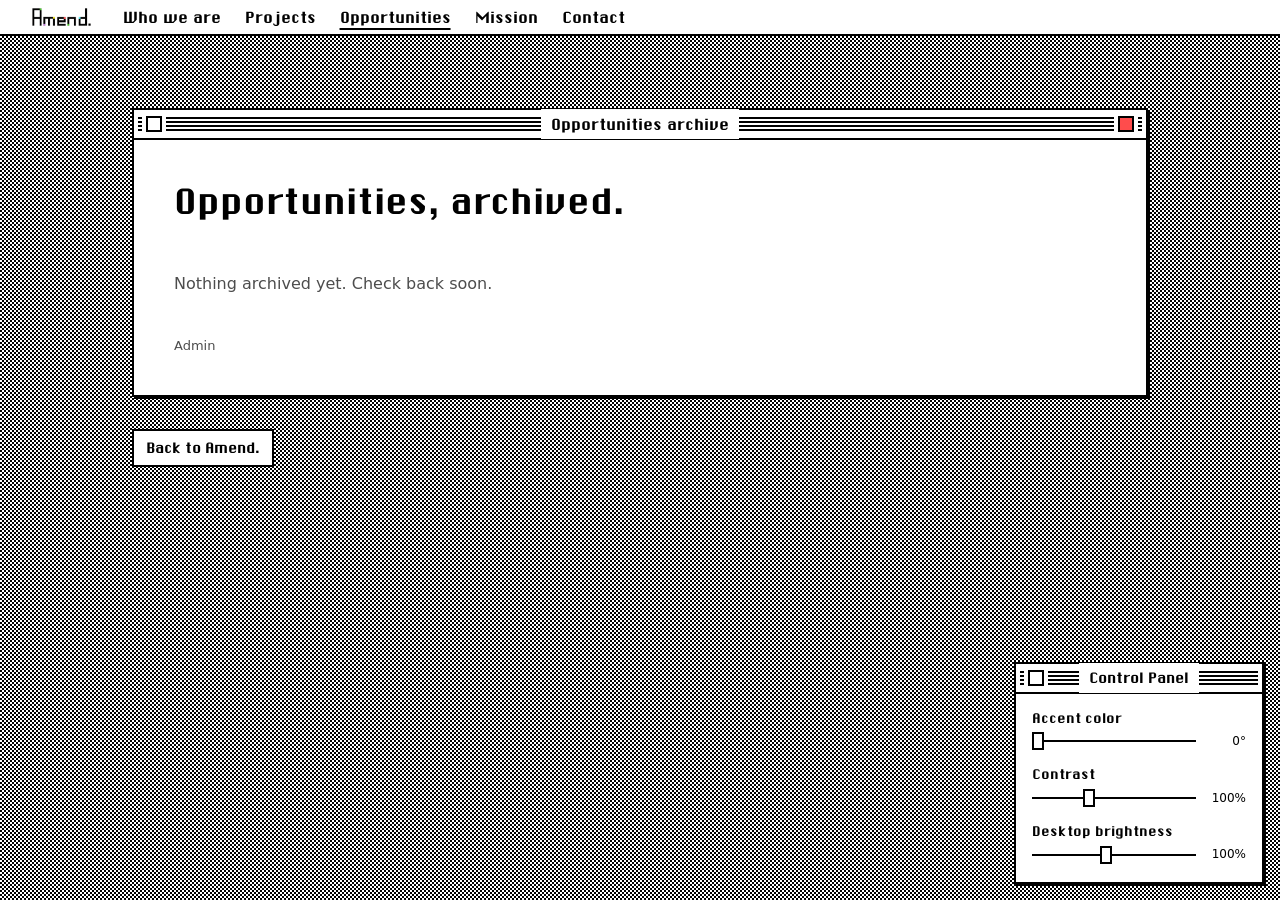
==== opportunities.html @ f9428c8f "Made it beautiful: MacOS Theme with oppurtunities page" ====
<!doctype html>
<html lang="en">
  <head>
    <meta charset="utf-8">
    <meta name="viewport" content="width=device-width, initial-scale=1">
    <title>Opportunities archive — Amend.</title>
    <meta name="description" content="Opportunities archived by Amend.">
    <link rel="preload" href="assets/fonts/ChicagoFLF.woff" as="font" type="font/woff" crossorigin>
    <link rel="stylesheet" href="styles.css">
  </head>
  <body>
    <header class="menubar">
      <a class="brand" href="index.html" aria-label="Amend. home">
        <img src="assets/logo-mac-small.png" alt="" width="80" height="25">
      </a>
      <nav class="menu" aria-label="Primary navigation">
        <a href="index.html#who-we-are">Who we are</a>
        <a href="index.html#projects">Projects</a>
        <a href="opportunities.html" aria-current="page">Opportunities</a>
        <a href="index.html#mission">Mission</a>
        <a href="index.html#contact">Contact</a>
      </nav>
    </header>

    <main class="desktop">
      <section class="window window-wide window-page" id="opportunities" aria-labelledby="opp-title">
        <div class="titlebar">
          <span class="closebox" aria-hidden="true"></span>
          <h1 class="window-title" id="opp-title">Opportunities archive</h1>
          <span class="zoombox zoombox-red" aria-hidden="true"></span>
        </div>
        <div class="window-body">
          <p class="lede">Opportunities, archived.</p>
          <p class="opp-status" id="opp-status" role="status" hidden></p>
          <div class="opp-adminbar" id="opp-adminbar" hidden>
            <span class="opp-adminbar-label">Admin mode</span>
            <button type="button" class="button button-primary" id="opp-add">Add entry</button>
            <button type="button" class="button" id="opp-lock">Lock</button>
          </div>
          <div class="opp-grid" id="opp-grid" aria-live="polite"></div>
          <p class="opp-empty" id="opp-empty" hidden>Nothing archived yet. Check back soon.</p>
          <button type="button" class="opp-admin-link" id="opp-admin-link">Admin</button>
        </div>
      </section>

      <a class="back-link" href="index.html">Back to Amend.</a>
    </main>

    <dialog class="opp-dialog" id="opp-dialog" aria-labelledby="opp-dialog-title">
      <div class="dialog-frame">
        <div class="titlebar">
          <button type="button" class="closebox" id="opp-dialog-close" aria-label="Close"></button>
          <span class="window-title" id="opp-dialog-title">Admin</span>
        </div>

        <!-- Unlock: enter the admin password -->
        <form class="opp-form" id="opp-unlock-form" data-title="Unlock" hidden>
          <label>Password
            <input type="password" name="password" autocomplete="current-password" required>
          </label>
          <p class="opp-form-error" role="alert"></p>
          <div class="opp-form-actions">
            <button type="button" class="opp-text-btn" id="opp-show-setup">Token expired? Run setup again</button>
            <button type="submit" class="button button-primary">Unlock</button>
          </div>
        </form>

        <!-- One-time setup: store a GitHub token encrypted with your password -->
        <form class="opp-form" id="opp-setup-form" data-title="First-time setup" hidden>
          <div class="opp-help">
            <p>Create a GitHub fine-grained token so this page can save entries to the repo:</p>
            <ol>
              <li>Open <a href="https://github.com/settings/personal-access-tokens/new" target="_blank" rel="noopener">github.com/settings/personal-access-tokens/new</a></li>
              <li>Repository access: <b>Only select repositories</b> &rarr; <b>theamendwebsite</b></li>
              <li>Permissions &rarr; Repository &rarr; <b>Contents: Read and write</b></li>
              <li>Generate, then paste it below.</li>
            </ol>
            <p>The token is encrypted with your password before it is saved. Only someone with the password can use it.</p>
          </div>
          <label>GitHub token
            <input type="password" name="token" autocomplete="off" spellcheck="false" required>
          </label>
          <label>Choose a password (12+ characters)
            <input type="password" name="password" autocomplete="new-password" minlength="12" required>
          </label>
          <label>Confirm password
            <input type="password" name="confirm" autocomplete="new-password" minlength="12" required>
          </label>
          <p class="opp-form-error" role="alert"></p>
          <div class="opp-form-actions">
            <button type="submit" class="button button-primary">Save setup</button>
          </div>
        </form>

        <!-- New entry -->
        <form class="opp-form" id="opp-entry-form" data-title="New entry" hidden>
          <label>Name
            <input type="text" name="name" maxlength="140" required>
          </label>
          <label>Image
            <input type="file" name="image" accept="image/*">
          </label>
          <img class="opp-preview" id="opp-preview" alt="" hidden>
          <label>Details
            <textarea name="details" rows="5" maxlength="4000" required></textarea>
          </label>
          <label>Venue
            <input type="text" name="venue" maxlength="200" required>
          </label>
          <label>Timing
            <input type="text" name="timing" maxlength="200" placeholder="e.g. 12&ndash;14 Dec 2026, 10am&ndash;4pm" required>
          </label>
          <p class="opp-form-error" role="alert"></p>
          <div class="opp-form-actions">
            <button type="submit" class="button button-primary">Publish</button>
          </div>
        </form>
      </div>
    </dialog>

    <aside class="window controls" id="controls" aria-label="Control panel">
      <div class="titlebar">
        <button type="button" class="closebox" id="controls-cancel" aria-label="Minimize control panel" aria-expanded="true"></button>
        <span class="window-title">Control Panel</span>
      </div>
      <div class="controls-body" id="controls-body">
        <label for="theme-color">Accent color
          <span class="control-row">
            <input type="range" id="theme-color" min="0" max="360" value="0" step="1">
            <span class="control-value" id="theme-color-value">0&deg;</span>
          </span>
        </label>
        <label for="contrast">Contrast
          <span class="control-row">
            <input type="range" id="contrast" min="50" max="200" value="100" step="1">
            <span class="control-value" id="contrast-value">100%</span>
          </span>
        </label>
        <label for="brightness">Desktop brightness
          <span class="control-row">
            <input type="range" id="brightness" min="20" max="200" value="100" step="1">
            <span class="control-value" id="brightness-value">100%</span>
          </span>
        </label>
      </div>
    </aside>

    <script src="site.js"></script>
    <script src="opportunities.js" defer></script>
  </body>
</html>
---- styles.css ----
/* ============================================================
   Amend. — Classic Macintosh desktop
   1-bit black and white, drawn at a 2px "pixel". Color appears
   only where the logo uses it: one small colored square per
   window, like the colored pixel on each letter of the wordmark.
   ============================================================ */

@font-face {
  font-family: "ChicagoFLF";
  src: url("assets/fonts/ChicagoFLF.woff") format("woff");
  font-display: swap;
}

:root {
  --black: #000000;
  --white: #ffffff;
  --gray-text: #4d4d4d;

  /* The five pixels of the logo */
  --px-green:  #43c128;
  --px-purple: #c77fdd;
  --px-yellow: #fff125;
  --px-red:    #ff4c4c;
  --px-cyan:   #58f3ff;

  --px: 2px;                       /* one screen "pixel" */
  --line: var(--px) solid var(--black);

  --font-system: "ChicagoFLF", "Chicago", "Charcoal", system-ui, sans-serif;
  --font-body: Geneva, Verdana, "DejaVu Sans", sans-serif;

  --accent-filter: none;
}

* {
  box-sizing: border-box;
}

html {
  scroll-behavior: smooth;
  scroll-padding-top: 56px;
}

body {
  margin: 0;
  min-height: 100vh;
  font-family: var(--font-body);
  font-size: 16px;
  line-height: 1.6;
  color: var(--black);
  background: #808080;
  -webkit-font-smoothing: antialiased;
}

/* The desktop: the classic 50% gray dither, on its own layer so the
   brightness control can change it without touching the windows. */
body::before {
  content: "";
  position: fixed;
  inset: 0;
  z-index: -1;
  background-color: var(--white);
  background-image: conic-gradient(var(--black) 25%, var(--white) 0 50%, var(--black) 0 75%, var(--white) 0);
  background-size: calc(var(--px) * 2) calc(var(--px) * 2);
  filter: brightness(var(--bg-brightness, 100%));
}

.menubar,
.desktop {
  filter: var(--page-contrast, none);
}

a {
  color: inherit;
}

img {
  max-width: 100%;
}

:focus-visible {
  outline: var(--px) dotted var(--black);
  outline-offset: 3px;
}

/* ============================  MENU BAR  ============================ */
.menubar {
  position: sticky;
  top: 0;
  z-index: 20;
  display: flex;
  align-items: stretch;
  gap: 8px;
  height: 36px;
  padding: 0 clamp(8px, 2vw, 20px);
  background: var(--white);
  border-bottom: var(--line);
  font-family: var(--font-system);
  font-size: 15px;
}

.brand {
  display: flex;
  align-items: center;
  padding: 0 12px;
  flex: 0 0 auto;
}

.brand img {
  display: block;
  height: 18px;
  width: auto;
  filter: var(--accent-filter);
}

.menu {
  display: flex;
  align-items: stretch;
  overflow-x: auto;
  scrollbar-width: none;
}

.menu::-webkit-scrollbar {
  display: none;
}

.menu a,
.brand {
  text-decoration: none;
}

.menu a {
  display: flex;
  align-items: center;
  padding: 0 12px;
  white-space: nowrap;
}

/* Menu titles invert when highlighted, as on the original */
.menu a:hover,
.menu a:focus-visible,
.brand:hover,
.brand:focus-visible {
  background: var(--black);
  color: var(--white);
  outline: none;
}

.brand:hover img,
.brand:focus-visible img {
  filter: var(--accent-filter) invert(1);
}

/* ============================  DESKTOP & WINDOWS  ============================ */
.desktop {
  max-width: 1080px;
  margin: 0 auto;
  padding: clamp(28px, 6vw, 72px) clamp(12px, 3vw, 32px) 160px;
}

.window {
  position: relative;
  max-width: 820px;
  margin: 0 0 clamp(36px, 6vw, 64px);
  background: var(--white);
  border: var(--line);
  box-shadow: var(--px) var(--px) 0 var(--black);
}

/* A loose, hand-arranged stagger so it reads as a desktop, not a column */
#who-we-are   { margin-left: 4%; }
#projects     { margin-left: 14%; }
#mission      { margin-left: 8%; }
#contact      { margin-left: 18%; }

.window-wide {
  max-width: none;
}

.titlebar {
  position: relative;
  display: flex;
  align-items: center;
  justify-content: center;
  height: 30px;
  padding: 0 40px;
  background: var(--white);
  border-bottom: var(--line);
}

/* The pinstripes of an active window's title bar */
.titlebar::before {
  content: "";
  position: absolute;
  inset: 7px 4px;
  background: repeating-linear-gradient(
    to bottom,
    var(--black) 0 var(--px),
    var(--white) var(--px) calc(var(--px) * 2)
  );
}

.window-title {
  position: relative;
  z-index: 1;
  margin: 0;
  padding: 0 10px;
  background: var(--white);
  font-family: var(--font-system);
  font-size: 15px;
  font-weight: 400;
  line-height: 30px;
  white-space: nowrap;
  overflow: hidden;
  text-overflow: ellipsis;
}

.closebox,
.zoombox {
  position: absolute;
  top: 50%;
  z-index: 1;
  width: 16px;
  height: 16px;
  margin-top: -8px;
  padding: 0;
  border: var(--line);
  border-radius: 0;
  background: var(--white);
  box-shadow: 0 0 0 4px var(--white);
}

.closebox {
  left: 12px;
}

button.closebox {
  cursor: pointer;
}

button.closebox:hover {
  background: var(--black);
}

button.closebox:active {
  background: var(--black);
  box-shadow: 0 0 0 4px var(--white), inset 0 0 0 2px var(--white);
}

.zoombox {
  right: 12px;
  filter: var(--accent-filter);
}

.zoombox-green  { background: var(--px-green); }
.zoombox-purple { background: var(--px-purple); }
.zoombox-yellow { background: var(--px-yellow); }
.zoombox-red    { background: var(--px-red); }
.zoombox-cyan   { background: var(--px-cyan); }

.window-body {
  padding: clamp(20px, 4vw, 40px);
}

/* ============================  TYPE  ============================ */
.lede {
  margin: 0;
  max-width: 22em;
  font-family: var(--font-system);
  font-size: clamp(24px, 3.4vw, 34px);
  line-height: 1.25;
}

.window-body p:not(.lede) {
  margin: 1em 0 0;
  max-width: 62ch;
}

.window-body .lede + p {
  margin-top: 1.4em;
}

.signoff {
  font-family: var(--font-system);
  font-size: 18px;
}

/* ============================  HERO  ============================ */
.hero {
  position: relative;
  display: grid;
  grid-template-columns: minmax(0, 1fr) minmax(0, 400px);
  align-items: start;
  margin-bottom: clamp(48px, 8vw, 96px);
}

.window-hero {
  grid-column: 1 / 2;
  grid-row: 1;
  max-width: none;
  margin: 0;
  z-index: 1;
}

.window-hero .window-body {
  padding: clamp(32px, 6vw, 72px) clamp(20px, 5vw, 64px) clamp(32px, 5vw, 56px);
}

/* The chart window sits on top, overlapping the hero window */
.window-chart {
  grid-column: 2 / 3;
  grid-row: 1;
  margin: clamp(230px, 24vw, 290px) 0 0 -72px;
  z-index: 2;
}

.zoom-pending .window-hero {
  visibility: hidden;
}

.zoomrect {
  position: fixed;
  z-index: 30;
  border: var(--px) dotted var(--black);
  pointer-events: none;
}

.hero-logo {
  margin: 0;
  line-height: 0;
}

.hero-logo img {
  width: min(100%, 560px);
  height: auto;
  filter: var(--accent-filter);
}

.hero-subtitle {
  margin: clamp(20px, 3vw, 32px) 0 0;
  font-family: var(--font-system);
  font-size: clamp(18px, 2.2vw, 22px);
  line-height: 1.3;
}

.hero-actions {
  display: flex;
  flex-wrap: wrap;
  gap: 20px;
  margin-top: clamp(28px, 4vw, 44px);
  padding-left: 6px;
}

.chart-body {
  margin: 0;
  padding: 16px 16px 14px;
}

.chart {
  display: block;
  width: 100%;
  height: auto;
  shape-rendering: crispEdges;
}

.chart-axis,
.chart-ticks line {
  fill: none;
  stroke: var(--black);
  stroke-width: 2;
}

.chart-line {
  fill: none;
  stroke-width: 4;
  stroke-linejoin: miter;
}

.chart-line-values {
  stroke: var(--black);
}

.chart-line-human {
  stroke: url(#dither);
  stroke-width: 6;
}

.chart-legend {
  display: flex;
  flex-wrap: wrap;
  gap: 6px 20px;
  margin-top: 10px;
  padding-top: 10px;
  border-top: var(--line);
  font-size: 13px;
}

.chart-legend > span {
  display: inline-flex;
  align-items: center;
  gap: 8px;
}

.swatch {
  width: 22px;
  height: 10px;
  border: var(--line);
}

.swatch-values {
  background: var(--black);
}

.swatch-human {
  background-image: conic-gradient(var(--black) 25%, var(--white) 0 50%, var(--black) 0 75%, var(--white) 0);
  background-size: 4px 4px;
}

/* ============================  BUTTONS  ============================ */
.button {
  display: inline-flex;
  align-items: center;
  justify-content: center;
  min-height: 40px;
  padding: 6px 22px;
  font-family: var(--font-system);
  font-size: 15px;
  line-height: 1.2;
  color: var(--black);
  text-decoration: none;
  background: var(--white);
  border: var(--line);
  border-radius: 10px;
  cursor: pointer;
}

/* The default button wears the heavy outer ring */
.button-primary {
  box-shadow: 0 0 0 3px var(--white), 0 0 0 7px var(--black);
}

.button:hover {
  background: var(--black);
  color: var(--white);
}

.button:active {
  background: var(--black);
  color: var(--white);
}

.button:focus-visible {
  outline-offset: 4px;
}

.button-primary:focus-visible {
  outline-offset: 10px;
}

.button:disabled {
  color: var(--gray-text);
  background: var(--white);
  border-style: dotted;
  cursor: wait;
}

/* ============================  FILE LISTS  ============================ */
.folder {
  margin-top: 32px;
  border: var(--line);
}

.folder-head {
  display: flex;
  flex-wrap: wrap;
  align-items: baseline;
  justify-content: space-between;
  gap: 4px 16px;
  padding: 10px 14px;
  border-bottom: var(--line);
}

.folder-head h3 {
  margin: 0;
  font-family: var(--font-system);
  font-size: 17px;
  font-weight: 400;
}

.folder-note {
  font-size: 13px;
  color: var(--gray-text);
}

.file-list {
  list-style: none;
  margin: 0;
  padding: 6px;
}

.window-body > .file-list {
  margin-top: 28px;
  padding: 0;
  max-width: 480px;
}

.file-list a {
  display: flex;
  align-items: center;
  gap: 14px;
  padding: 8px 10px;
  text-decoration: none;
}

.file-list a span {
  text-decoration: underline;
  text-decoration-thickness: 1px;
  text-underline-offset: 3px;
}

.doc-icon {
  flex: 0 0 auto;
  width: 16px;
  height: 20px;
  shape-rendering: crispEdges;
}

/* Selected items invert, like a highlighted Finder icon */
.file-list a:hover,
.file-list a:focus-visible {
  background: var(--black);
  color: var(--white);
  outline: none;
}

.file-list a:hover .doc-icon,
.file-list a:focus-visible .doc-icon {
  filter: invert(1);
}

.doc-icon.folder-icon {
  width: 20px;
  height: 16px;
}

/* The page you're on is underlined in the menu bar */
.menu a[aria-current="page"] {
  text-decoration: underline;
  text-decoration-thickness: 2px;
  text-underline-offset: 5px;
}

.window-page {
  margin-bottom: 32px;
}

.back-link {
  display: inline-block;
  padding: 6px 12px;
  font-family: var(--font-system);
  font-size: 14px;
  text-decoration: none;
  background: var(--white);
  border: var(--line);
}

.back-link:hover,
.back-link:focus-visible {
  background: var(--black);
  color: var(--white);
  outline: none;
}

/* ============================  OPPORTUNITIES ARCHIVE  ============================ */
.opp-grid {
  display: grid;
  grid-template-columns: repeat(auto-fill, minmax(260px, 1fr));
  gap: 24px;
  margin-top: 32px;
}

.opp-card {
  display: flex;
  flex-direction: column;
  background: var(--white);
  border: var(--line);
}

.opp-card-img {
  display: block;
  width: 100%;
  aspect-ratio: 16 / 10;
  object-fit: cover;
  border-bottom: var(--line);
}

.opp-card-noimg {
  display: grid;
  place-items: center;
  font-size: 13px;
  color: var(--black);
  background-image: conic-gradient(var(--black) 25%, var(--white) 0 50%, var(--black) 0 75%, var(--white) 0);
  background-size: 4px 4px;
}

.opp-card-noimg span {
  padding: 2px 8px;
  background: var(--white);
  border: var(--line);
}

.opp-card-body {
  display: flex;
  flex-direction: column;
  gap: 12px;
  padding: 16px 16px 18px;
  flex: 1;
}

.opp-card-name {
  margin: 0;
  font-family: var(--font-system);
  font-size: 17px;
  font-weight: 400;
  line-height: 1.3;
  overflow-wrap: anywhere;
}

.opp-card-details {
  font-size: 15px;
  line-height: 1.55;
  white-space: pre-line;
  overflow-wrap: anywhere;
}

.opp-card-meta {
  display: grid;
  grid-template-columns: auto 1fr;
  gap: 4px 14px;
  margin: auto 0 0;
  padding-top: 12px;
  border-top: var(--px) dotted var(--black);
  font-size: 14px;
}

.opp-card-meta dt {
  font-family: var(--font-system);
  font-size: 14px;
}

.opp-card-meta dd {
  margin: 0;
  overflow-wrap: anywhere;
}

.window-body .opp-status {
  padding: 10px 14px;
  border: var(--line);
  box-shadow: var(--px) var(--px) 0 var(--black);
  font-size: 15px;
}

.window-body .opp-empty {
  color: var(--gray-text);
}

.opp-adminbar {
  display: flex;
  flex-wrap: wrap;
  align-items: center;
  gap: 20px;
  margin-top: 28px;
}

.opp-adminbar[hidden] {
  display: none;
}

.opp-adminbar-label {
  font-family: var(--font-system);
  font-size: 15px;
}

.opp-delete {
  align-self: flex-start;
  padding: 3px 14px;
  font-family: var(--font-system);
  font-size: 13px;
  color: var(--black);
  background: var(--white);
  border: var(--line);
  border-radius: 8px;
  cursor: pointer;
}

.opp-delete:hover:not(:disabled) {
  color: var(--white);
  background: var(--black);
}

.opp-admin-link,
.opp-text-btn {
  padding: 2px 0;
  font-family: var(--font-body);
  font-size: 13px;
  color: var(--gray-text);
  background: none;
  border: 0;
  cursor: pointer;
}

.opp-admin-link {
  display: block;
  margin-top: 40px;
}

.opp-admin-link:hover,
.opp-text-btn:hover {
  color: var(--black);
  text-decoration: underline;
}

/* ---- Admin dialog: a movable modal, double-bordered ---- */
.opp-dialog {
  width: min(540px, calc(100% - 24px));
  max-height: calc(100vh - 24px);
  padding: 4px;
  color: var(--black);
  background: var(--white);
  border: var(--line);
  border-radius: 0;
  box-shadow: 3px 3px 0 var(--black);
  font-family: var(--font-body);
  overflow: hidden;
}

.opp-dialog[open] {
  display: flex;
}

.opp-dialog::backdrop {
  background-color: transparent;
  background-image: conic-gradient(rgba(0,0,0,.55) 25%, transparent 0 50%, rgba(0,0,0,.55) 0 75%, transparent 0);
  background-size: 4px 4px;
}

.dialog-frame {
  flex: 1;
  min-height: 0;
  overflow-y: auto;
  border: 3px solid var(--black);
}

.dialog-frame .titlebar {
  position: sticky;
  top: 0;
  z-index: 2;
}

.opp-form {
  display: flex;
  flex-direction: column;
  gap: 16px;
  padding: 20px 20px 24px;
}

.opp-form[hidden] {
  display: none;
}

.opp-form label {
  display: flex;
  flex-direction: column;
  gap: 6px;
  font-family: var(--font-system);
  font-size: 14px;
}

.opp-form input,
.opp-form textarea {
  width: 100%;
  padding: 8px 10px;
  font-family: var(--font-body);
  font-size: 15px;
  color: var(--black);
  background: var(--white);
  border: var(--line);
  border-radius: 0;
}

.opp-form textarea {
  resize: vertical;
  line-height: 1.5;
}

.opp-form input[type="file"] {
  padding: 6px;
  font-size: 13px;
}

.opp-form input:focus,
.opp-form textarea:focus {
  outline: var(--px) solid var(--black);
  outline-offset: 2px;
}

.opp-preview {
  max-height: 200px;
  object-fit: contain;
  align-self: flex-start;
  border: var(--line);
}

.opp-form-error {
  margin: 0;
  padding: 8px 10px;
  font-size: 14px;
  border: var(--line);
  box-shadow: var(--px) var(--px) 0 var(--black);
}

.opp-form-error:empty {
  display: none;
}

.opp-form-actions {
  display: flex;
  flex-wrap: wrap;
  align-items: center;
  justify-content: flex-end;
  gap: 16px;
  margin-top: 4px;
  padding: 6px;
}

.opp-form-actions .opp-text-btn {
  margin-right: auto;
}

.opp-help {
  font-size: 14px;
  line-height: 1.55;
}

.opp-help p,
.opp-help ol {
  margin: 0 0 10px;
}

.opp-help ol {
  padding-left: 22px;
}

.opp-help a {
  overflow-wrap: anywhere;
}

/* ============================  CONTROL PANEL  ============================ */
.controls {
  position: fixed;
  right: 16px;
  bottom: 16px;
  z-index: 15;
  width: 250px;
  max-width: none;
  margin: 0;
}

.controls.is-minimized {
  width: 220px;
}

.controls.is-minimized .titlebar {
  border-bottom: 0;
}

.controls .window-title {
  font-size: 14px;
}

.controls-body {
  display: flex;
  flex-direction: column;
  gap: 12px;
  padding: 14px 16px 16px;
}

.controls-body[hidden] {
  display: none;
}

.controls label {
  display: flex;
  flex-direction: column;
  gap: 2px;
  font-family: var(--font-system);
  font-size: 13px;
}

.control-row {
  display: flex;
  align-items: center;
  gap: 10px;
}

.control-value {
  min-width: 40px;
  font-family: var(--font-body);
  font-size: 12px;
  text-align: right;
}

.controls input[type="range"] {
  flex: 1;
  height: 22px;
  margin: 0;
  background: transparent;
  cursor: pointer;
  -webkit-appearance: none;
  appearance: none;
}

.controls input[type="range"]::-webkit-slider-runnable-track {
  height: 2px;
  background: var(--black);
}

.controls input[type="range"]::-webkit-slider-thumb {
  -webkit-appearance: none;
  width: 12px;
  height: 18px;
  margin-top: -8px;
  background: var(--white);
  border: var(--line);
  border-radius: 0;
}

.controls input[type="range"]::-moz-range-track {
  height: 2px;
  background: var(--black);
}

.controls input[type="range"]::-moz-range-thumb {
  width: 8px;
  height: 14px;
  background: var(--white);
  border: var(--line);
  border-radius: 0;
}

/* ============================  FOOTER  ============================ */
.site-footer {
  display: inline-flex;
  align-items: center;
  gap: 10px;
  padding: 6px 12px;
  font-size: 13px;
  background: var(--white);
  border: var(--line);
}

/* ============================  RESPONSIVE  ============================ */
@media (max-width: 900px) {
  .hero {
    grid-template-columns: 1fr;
  }

  .window-chart {
    grid-column: 1;
    grid-row: 2;
    max-width: 420px;
    margin: -24px 0 0 auto;
    width: 88%;
  }

  #who-we-are,
  #projects,
  #mission,
  #contact {
    margin-left: 0;
  }

  .window {
    max-width: none;
  }

  .window-chart {
    max-width: 440px;
  }

}

@media (max-width: 640px) {
  .menubar {
    gap: 0;
    padding: 0 4px;
    font-size: 14px;
  }

  .brand {
    padding: 0 8px;
  }

  .brand img {
    height: 14px;
  }

  .menu a {
    padding: 0 9px;
  }

  .titlebar {
    padding: 0 34px;
  }

  .window-title {
    font-size: 14px;
  }

  .window-chart {
    width: 94%;
    margin-top: -16px;
  }

  .chart-body {
    padding: 12px 12px 10px;
  }

  .hero-actions {
    gap: 18px;
  }

  .controls {
    right: 10px;
    bottom: 10px;
    width: min(250px, calc(100% - 20px));
  }

  .controls.is-minimized {
    width: 200px;
  }

  .controls.is-minimized .titlebar {
    padding-right: 12px;
  }
}

@media (prefers-reduced-motion: reduce) {
  html {
    scroll-behavior: auto;
  }
}
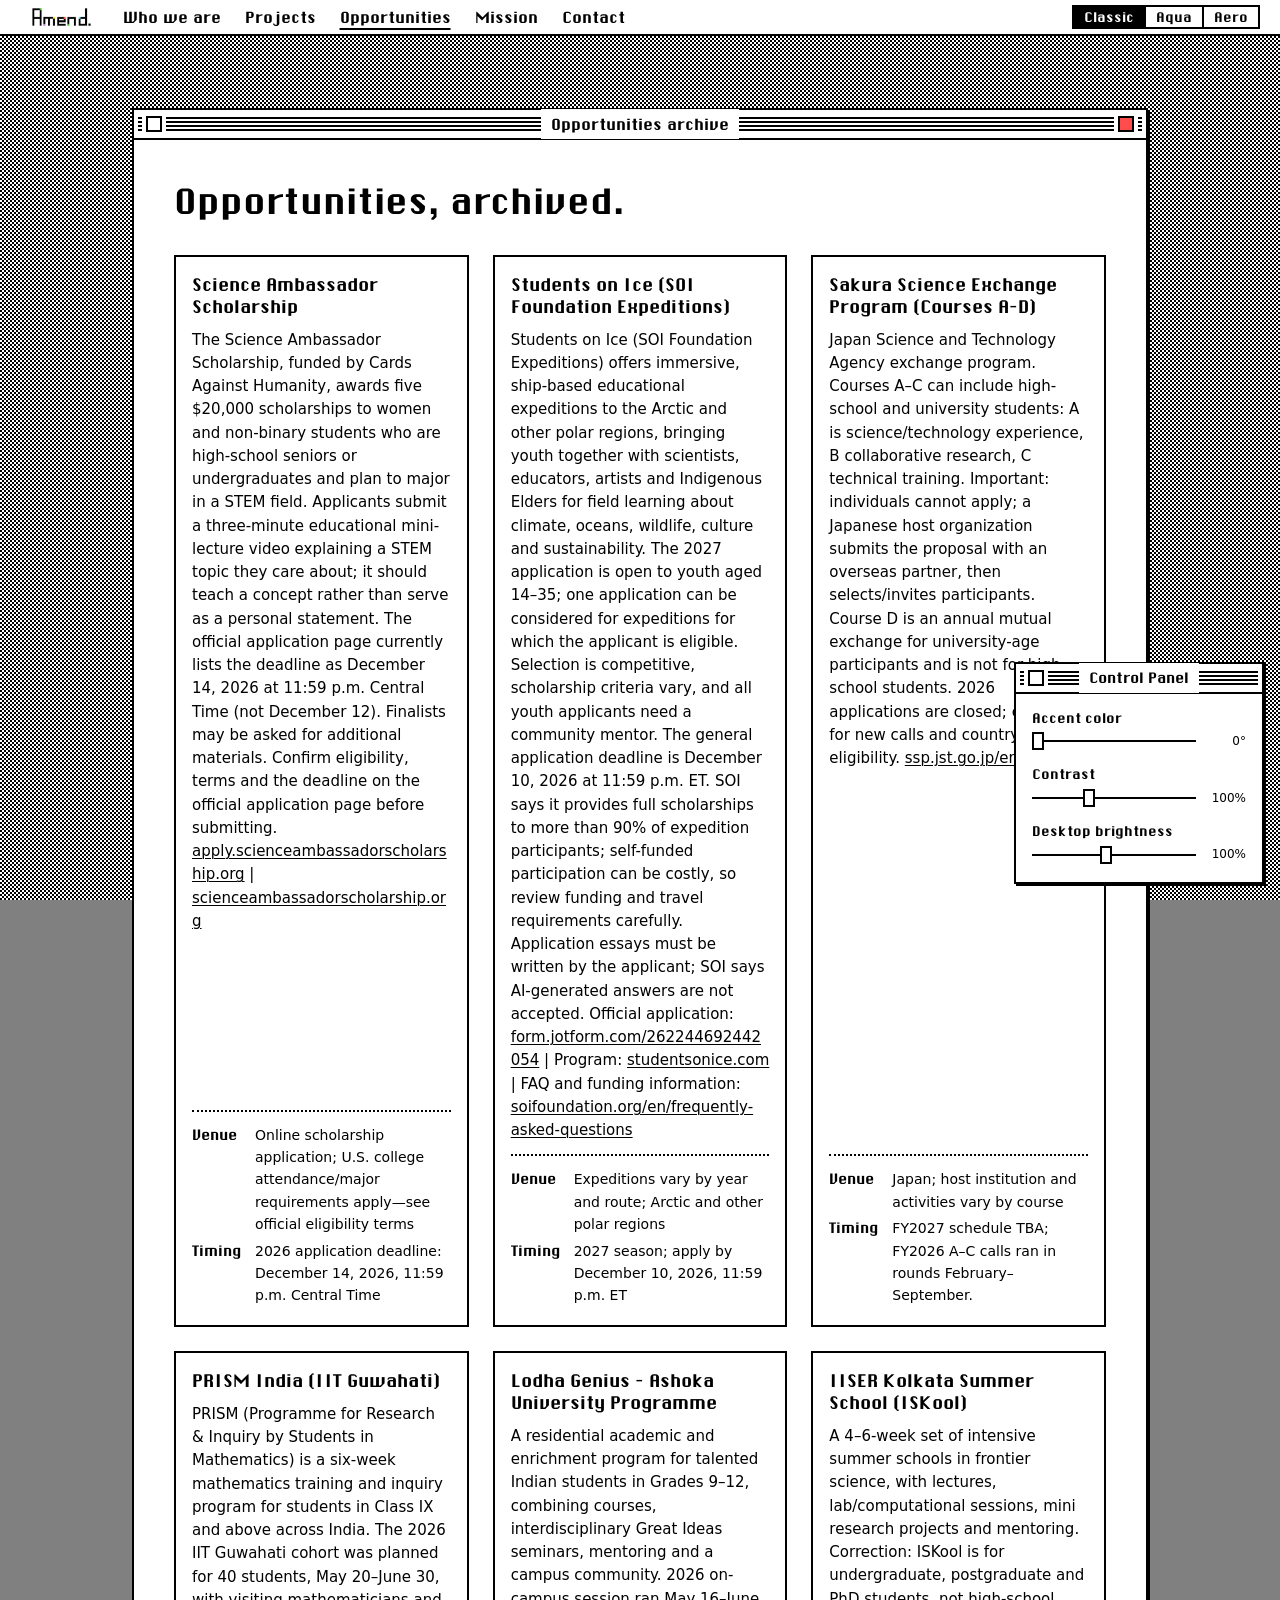
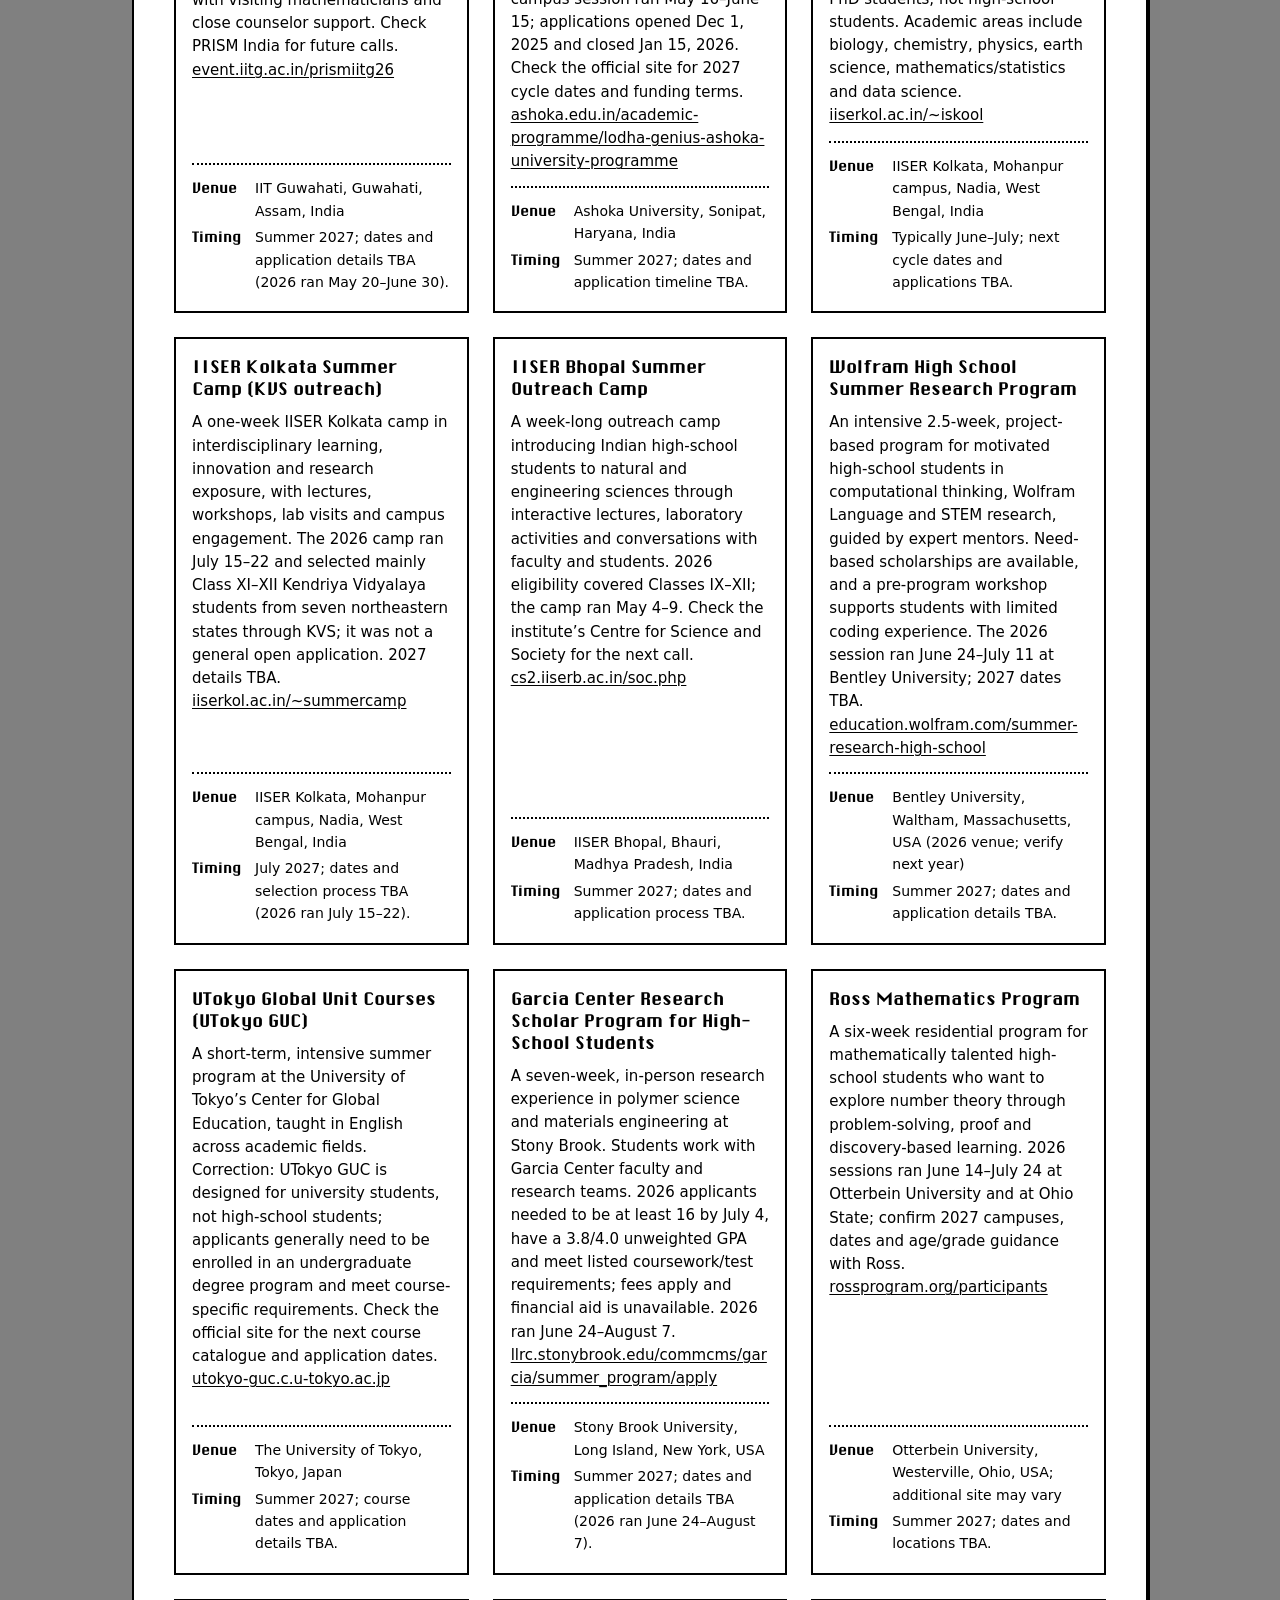
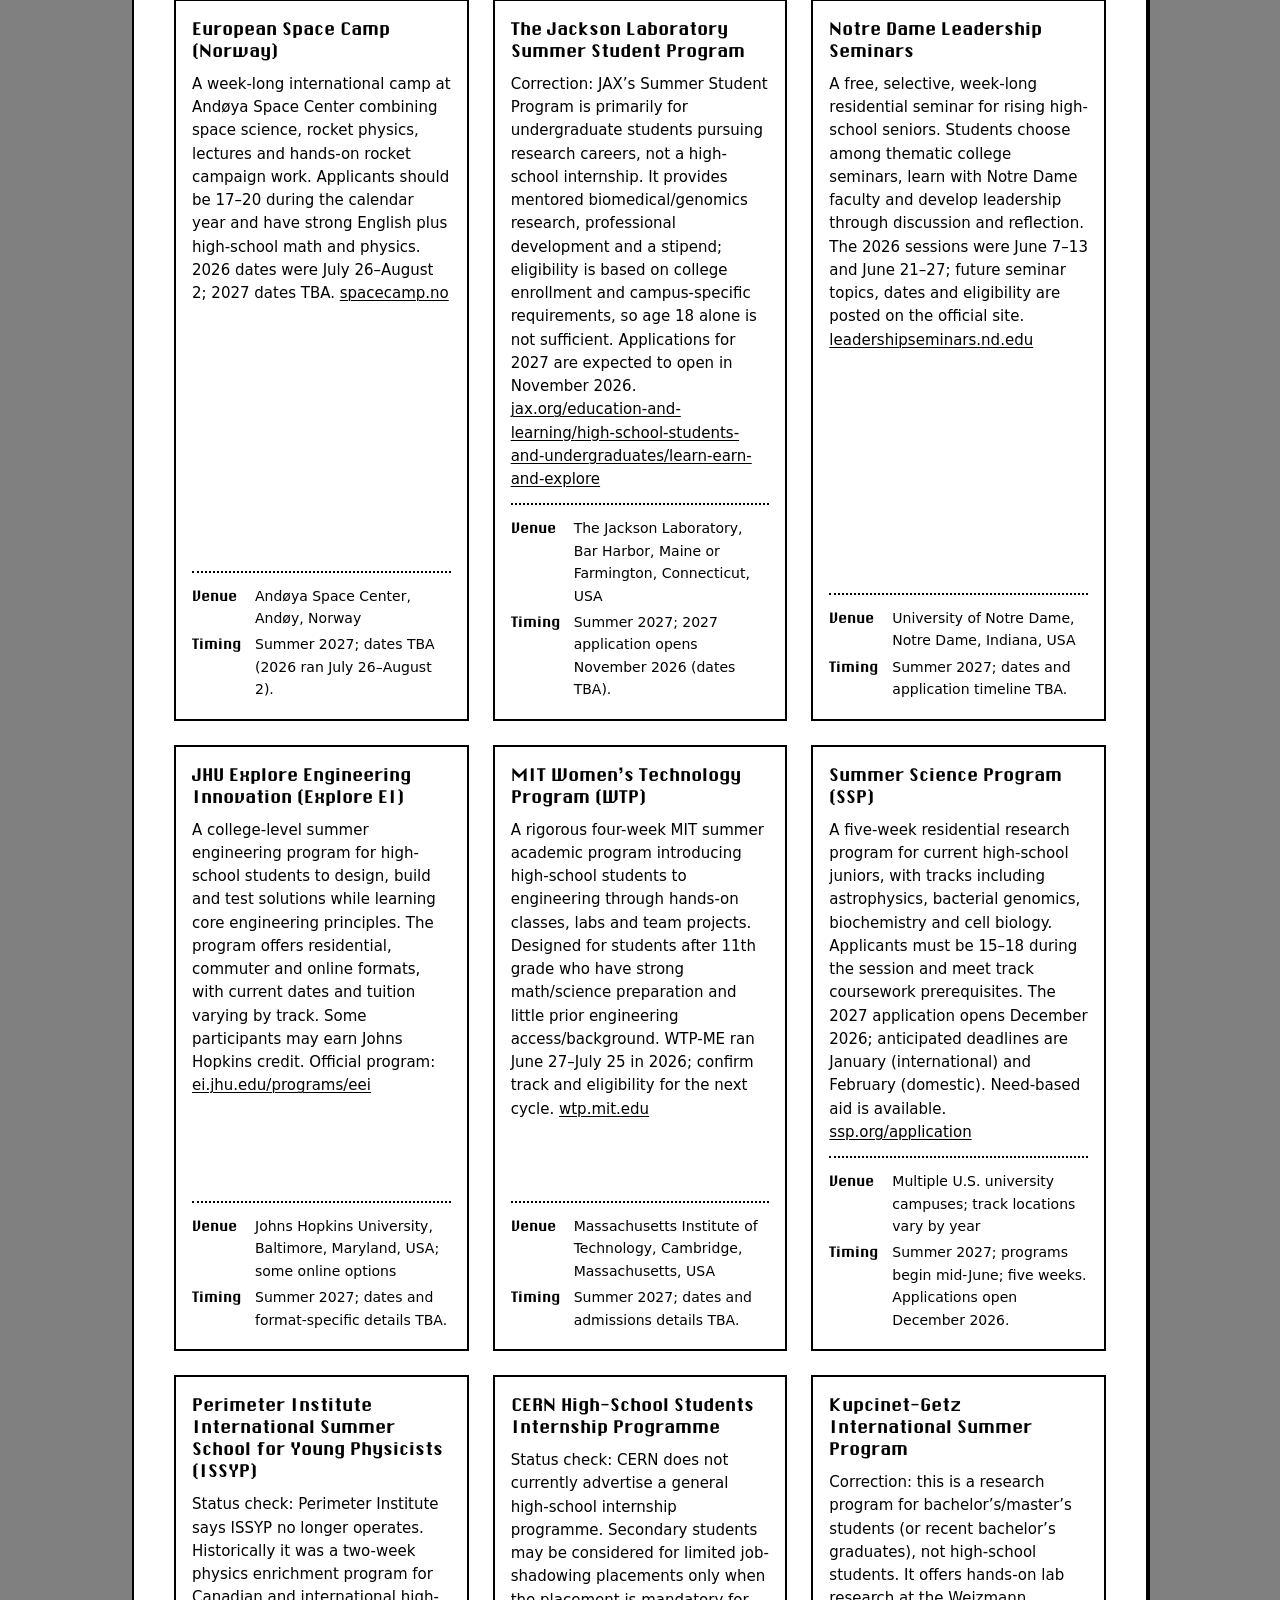
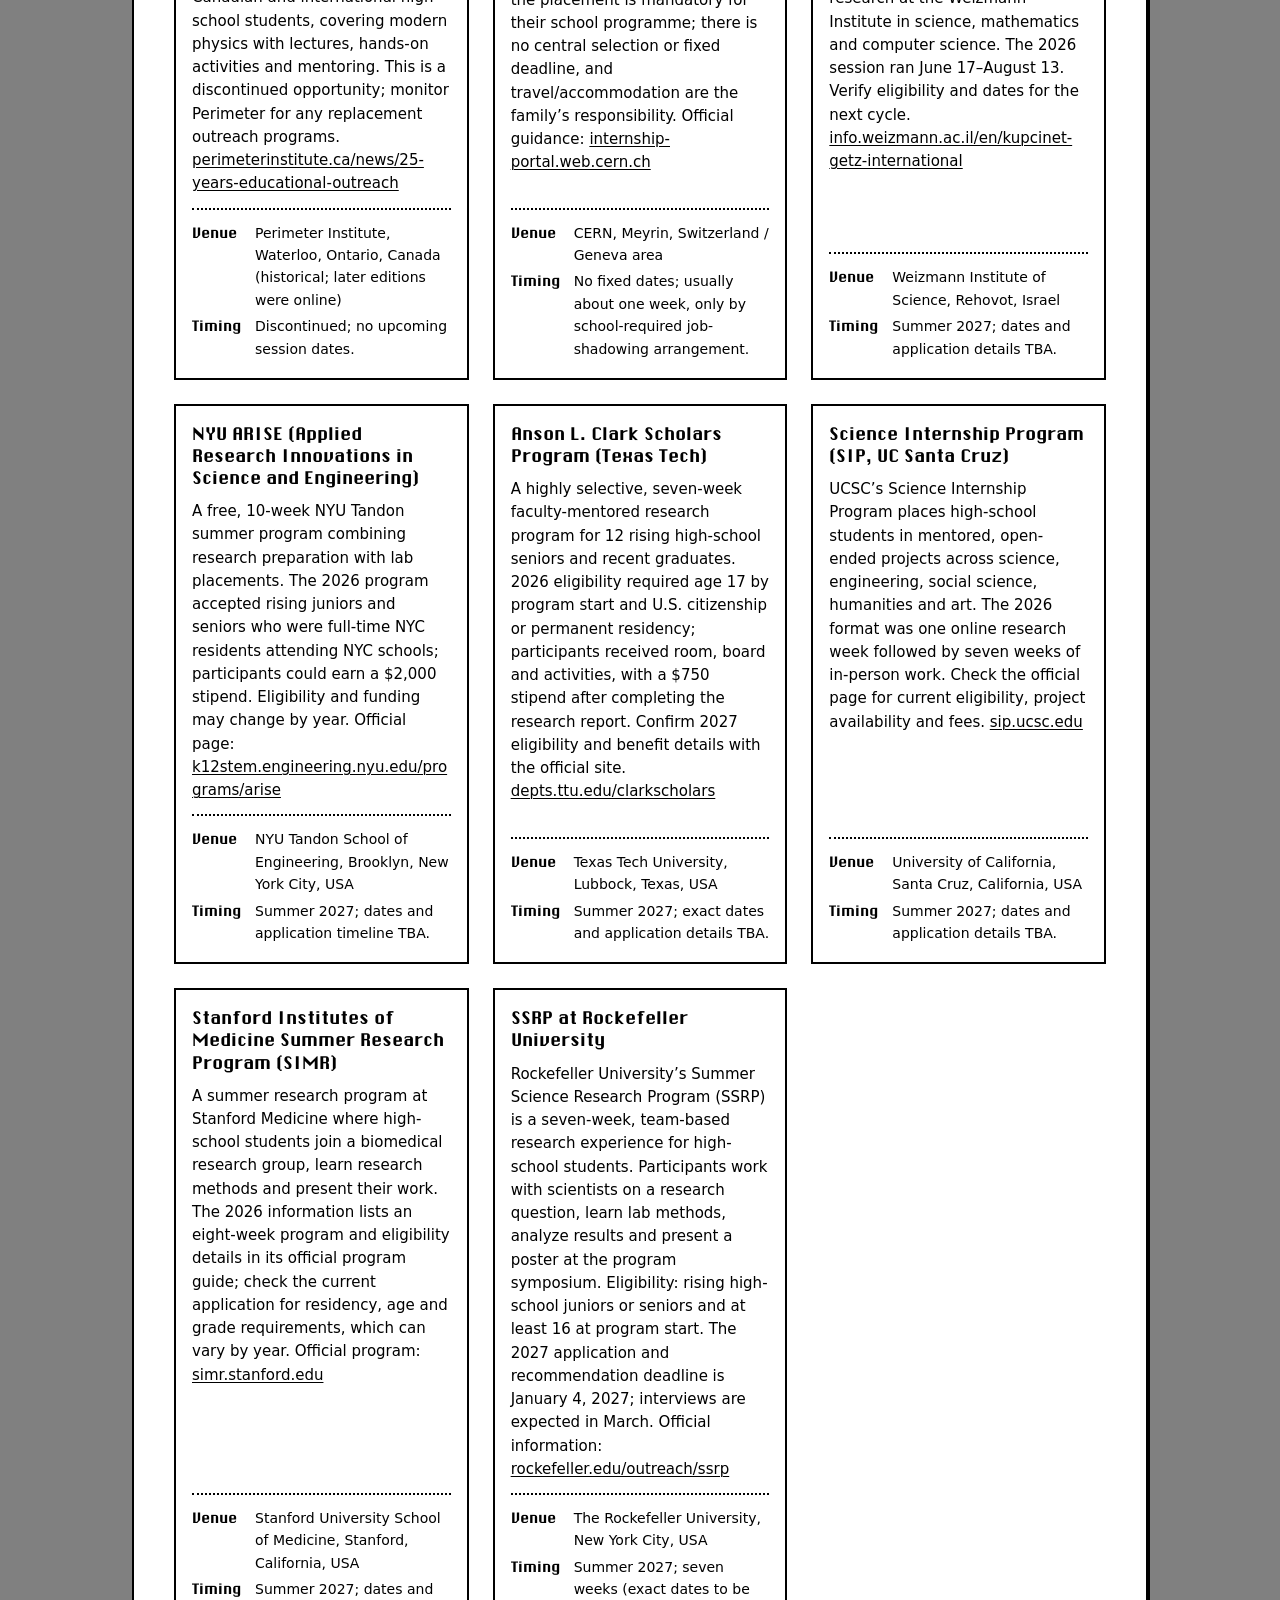
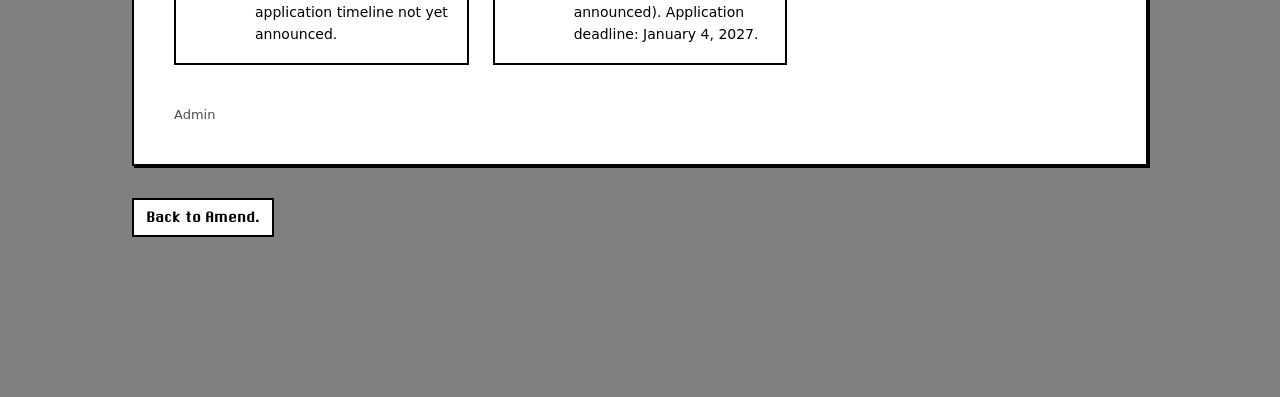
==== commit dc4fe80a: "Added Frutiger Aero + MacOS Aqua theme + Make Oppurtunities link clicabale" ====
--- a/opportunities.html
+++ b/opportunities.html
@@ -7,6 +7,13 @@
     <meta name="description" content="Opportunities archived by Amend.">
     <link rel="preload" href="assets/fonts/ChicagoFLF.woff" as="font" type="font/woff" crossorigin>
     <link rel="stylesheet" href="styles.css">
+    <script>
+      // Apply the saved appearance before first paint.
+      try {
+        var t = localStorage.getItem('amend-theme');
+        if (t === 'aqua' || t === 'aero') document.documentElement.setAttribute('data-theme', t);
+      } catch (e) {}
+    </script>
   </head>
   <body>
     <header class="menubar">
@@ -20,6 +27,11 @@
         <a href="index.html#mission">Mission</a>
         <a href="index.html#contact">Contact</a>
       </nav>
+      <div class="theme-switch" role="group" aria-label="Appearance">
+        <button type="button" data-theme-choice="classic" aria-pressed="true">Classic</button>
+        <button type="button" data-theme-choice="aqua" aria-pressed="false">Aqua</button>
+        <button type="button" data-theme-choice="aero" aria-pressed="false">Aero</button>
+      </div>
     </header>
 
     <main class="desktop">
--- a/styles.css
+++ b/styles.css
@@ -633,6 +633,24 @@
   overflow-wrap: anywhere;
 }
 
+.opp-link {
+  font-size: inherit;
+  font-weight: inherit;
+  color: inherit;
+  text-decoration: underline;
+  text-decoration-thickness: 1px;
+  text-underline-offset: 2px;
+  overflow-wrap: anywhere;
+}
+
+.opp-link:hover,
+.opp-link:focus-visible {
+  color: var(--white);
+  background: var(--black);
+  text-decoration: none;
+  outline: none;
+}
+
 .opp-card-meta {
   display: grid;
   grid-template-columns: auto 1fr;
@@ -1050,3 +1068,1095 @@
     scroll-behavior: auto;
   }
 }
+
+/* ============================  APPEARANCE SWITCH  ============================ */
+.theme-switch {
+  display: flex;
+  align-items: center;
+  flex: 0 0 auto;
+  margin-left: auto;
+  padding-left: 8px;
+}
+
+.theme-switch button {
+  height: 24px;
+  padding: 0 10px;
+  font-family: var(--font-system);
+  font-size: 13px;
+  color: var(--black);
+  background: var(--white);
+  border: var(--line);
+  border-radius: 0;
+  cursor: pointer;
+}
+
+.theme-switch button + button {
+  border-left: 0;
+}
+
+.theme-switch button[aria-pressed="true"] {
+  color: var(--white);
+  background: var(--black);
+}
+
+.theme-switch button:focus-visible {
+  outline-offset: 2px;
+}
+
+@media (max-width: 640px) {
+  .theme-switch {
+    padding-left: 4px;
+  }
+
+  .theme-switch button {
+    padding: 0 7px;
+    font-size: 12px;
+  }
+}
+
+/* ============================================================
+   AQUA — Mac OS X, around 10.1–10.3
+   Pinstriped windows with traffic-light buttons, glossy gel
+   controls, Lucida Grande, and a deep blue desktop.
+   ============================================================ */
+html[data-theme="aqua"] {
+  --line: 1px solid #9a9a9a;
+  --gray-text: #5c5c5c;
+  --font-system: "Lucida Grande", "Lucida Sans Unicode", "Lucida Sans", Geneva, Verdana, sans-serif;
+  --font-body: "Lucida Grande", "Lucida Sans Unicode", "Lucida Sans", Geneva, Verdana, sans-serif;
+  --aqua-blue: #3a83ea;
+  --aqua-select: linear-gradient(#6aa8f7, #2f6fe0);
+  --aqua-ring: 0 0 0 3px rgba(72, 145, 240, 0.65);
+  --pinstripe: repeating-linear-gradient(to bottom, #f6f6f6 0 2px, #ebebeb 2px 4px);
+}
+
+html[data-theme="aqua"] body {
+  color: #1d1d1d;
+  background: #1b4fae;
+  -webkit-font-smoothing: auto;
+}
+
+/* The desktop: deep blue with soft light sweeping through it */
+html[data-theme="aqua"] body::before {
+  background-color: #1d55b9;
+  background-image:
+    radial-gradient(ellipse 70% 45% at 75% 18%, rgba(160, 210, 255, 0.55), transparent 70%),
+    radial-gradient(ellipse 90% 30% at 30% 62%, rgba(120, 190, 255, 0.45), transparent 70%),
+    radial-gradient(ellipse 60% 40% at 10% 105%, rgba(90, 170, 250, 0.6), transparent 70%),
+    linear-gradient(165deg, #4a9af0 0%, #1f5cc4 45%, #0f347f 100%);
+  background-size: auto;
+}
+
+html[data-theme="aqua"] :focus-visible {
+  outline: 3px solid rgba(72, 145, 240, 0.75);
+  outline-offset: 1px;
+}
+
+/* ---- Menu bar ---- */
+html[data-theme="aqua"] .menubar {
+  height: 30px;
+  font-size: 14px;
+  background: linear-gradient(rgba(255, 255, 255, 0.97), rgba(236, 236, 236, 0.95));
+  border-bottom: 1px solid #8a8a8a;
+  box-shadow: 0 1px 6px rgba(0, 0, 0, 0.35);
+}
+
+html[data-theme="aqua"] .menu a:hover,
+html[data-theme="aqua"] .menu a:focus-visible,
+html[data-theme="aqua"] .brand:hover,
+html[data-theme="aqua"] .brand:focus-visible {
+  background: var(--aqua-select);
+}
+
+html[data-theme="aqua"] .menu a[aria-current="page"] {
+  text-decoration: none;
+  font-weight: 700;
+}
+
+html[data-theme="aqua"] .theme-switch {
+  gap: 0;
+}
+
+html[data-theme="aqua"] .theme-switch button {
+  height: 21px;
+  padding: 0 11px;
+  font-size: 12px;
+  border: 1px solid #8b8b8b;
+  background: linear-gradient(#ffffff 0%, #f1f1f1 44%, #e1e1e1 45%, #f3f3f3 100%);
+}
+
+html[data-theme="aqua"] .theme-switch button:first-child {
+  border-radius: 11px 0 0 11px;
+}
+
+html[data-theme="aqua"] .theme-switch button:last-child {
+  border-radius: 0 11px 11px 0;
+}
+
+html[data-theme="aqua"] .theme-switch button[aria-pressed="true"] {
+  color: #0b1c3d;
+  border-color: #2a5db3;
+  background: linear-gradient(#cde6ff 0%, #7fbaf7 43%, #3f8ef0 44%, #93cbff 100%);
+}
+
+/* ---- Windows ---- */
+html[data-theme="aqua"] .window {
+  background: var(--pinstripe);
+  border: 1px solid rgba(0, 0, 0, 0.45);
+  border-radius: 9px 9px 5px 5px;
+  box-shadow: 0 16px 40px rgba(0, 0, 0, 0.45), 0 2px 6px rgba(0, 0, 0, 0.3);
+}
+
+html[data-theme="aqua"] .titlebar {
+  height: 28px;
+  padding: 0 80px;
+  border-bottom: 1px solid #a3a3a3;
+  border-radius: 8px 8px 0 0;
+  background: linear-gradient(#fbfbfb 0%, #e9e9e9 50%, #d7d7d7 100%);
+}
+
+html[data-theme="aqua"] .titlebar::before {
+  display: none;
+}
+
+html[data-theme="aqua"] .window-title {
+  padding: 0;
+  font-size: 13px;
+  line-height: 28px;
+  color: #262626;
+  background: none;
+  text-shadow: 0 1px 0 rgba(255, 255, 255, 0.85);
+}
+
+/* Traffic lights: the close box becomes red, with yellow and green beside it */
+html[data-theme="aqua"] .closebox,
+html[data-theme="aqua"] .closebox::before,
+html[data-theme="aqua"] .closebox::after {
+  width: 14px;
+  height: 14px;
+  border: 1px solid rgba(0, 0, 0, 0.4);
+  border-radius: 50%;
+  box-shadow: inset 0 1px 2px rgba(0, 0, 0, 0.25);
+  --gel-light: #ffb0a3;
+  --gel-base: #ec4a36;
+  --gel-dark: #a61c0c;
+  background:
+    radial-gradient(ellipse 55% 35% at 50% 24%, rgba(255, 255, 255, 0.95), rgba(255, 255, 255, 0) 100%),
+    radial-gradient(circle at 50% 78%, var(--gel-light), var(--gel-base) 60%, var(--gel-dark) 100%);
+}
+
+html[data-theme="aqua"] .closebox {
+  left: 10px;
+  margin-top: -7px;
+}
+
+html[data-theme="aqua"] .closebox::before,
+html[data-theme="aqua"] .closebox::after {
+  content: "";
+  position: absolute;
+  top: -1px;
+}
+
+html[data-theme="aqua"] .closebox::before {
+  left: 20px;
+  --gel-light: #ffe9a0;
+  --gel-base: #f4b62a;
+  --gel-dark: #ad7400;
+}
+
+html[data-theme="aqua"] .closebox::after {
+  left: 41px;
+  --gel-light: #c5f5a8;
+  --gel-base: #4cbf3a;
+  --gel-dark: #1e7512;
+}
+
+html[data-theme="aqua"] button.closebox:hover,
+html[data-theme="aqua"] button.closebox:active {
+  filter: brightness(0.85);
+}
+
+html[data-theme="aqua"] .zoombox {
+  display: none;
+}
+
+/* ---- Type ---- */
+html[data-theme="aqua"] .lede {
+  font-weight: 700;
+  font-size: clamp(22px, 3vw, 30px);
+  letter-spacing: -0.01em;
+  color: #1a1a1a;
+}
+
+html[data-theme="aqua"] .hero-subtitle {
+  font-size: clamp(17px, 2vw, 20px);
+  color: #333;
+}
+
+html[data-theme="aqua"] .signoff {
+  font-weight: 700;
+  font-size: 16px;
+}
+
+html[data-theme="aqua"] .window-body p:not(.lede) {
+  font-size: 15px;
+  color: #2b2b2b;
+}
+
+html[data-theme="aqua"] .zoomrect {
+  border: 1px solid rgba(255, 255, 255, 0.85);
+  border-radius: 8px;
+  background: rgba(150, 200, 255, 0.12);
+}
+
+/* ---- Buttons: glossy gel pills; the default button gently pulses ---- */
+html[data-theme="aqua"] .button,
+html[data-theme="aqua"] .opp-delete,
+html[data-theme="aqua"] .back-link {
+  min-height: 0;
+  height: 32px;
+  padding: 0 24px;
+  font-size: 14px;
+  color: #111;
+  border: 1px solid #7d7d7d;
+  border-radius: 16px;
+  background: linear-gradient(#ffffff 0%, #f3f3f3 44%, #e3e3e3 45%, #f6f6f6 100%);
+  box-shadow: 0 1px 2px rgba(0, 0, 0, 0.3);
+}
+
+html[data-theme="aqua"] .back-link {
+  display: inline-flex;
+  align-items: center;
+}
+
+html[data-theme="aqua"] .button-primary {
+  border-color: #23549f;
+  background: linear-gradient(#d2e9ff 0%, #86c0fa 43%, #3f8cee 44%, #8fcaff 100%);
+  box-shadow: 0 1px 3px rgba(0, 30, 90, 0.4);
+  animation: aqua-pulse 1.8s ease-in-out infinite;
+}
+
+@keyframes aqua-pulse {
+  50% { filter: brightness(1.12) saturate(0.8); }
+}
+
+html[data-theme="aqua"] .button:hover,
+html[data-theme="aqua"] .opp-delete:hover:not(:disabled),
+html[data-theme="aqua"] .back-link:hover {
+  color: #111;
+  background: linear-gradient(#f2f2f2 0%, #e2e2e2 44%, #cfcfcf 45%, #e6e6e6 100%);
+}
+
+html[data-theme="aqua"] .button-primary:hover,
+html[data-theme="aqua"] .button-primary:active,
+html[data-theme="aqua"] .button:active {
+  background: linear-gradient(#a9d2fb 0%, #5da5f3 43%, #1f6fdc 44%, #6db5fb 100%);
+}
+
+html[data-theme="aqua"] .button:disabled {
+  color: #888;
+  border-style: solid;
+  animation: none;
+}
+
+html[data-theme="aqua"] .button:focus-visible,
+html[data-theme="aqua"] .button-primary:focus-visible {
+  outline: none;
+  box-shadow: var(--aqua-ring);
+}
+
+html[data-theme="aqua"] .opp-delete {
+  height: 24px;
+  padding: 0 14px;
+  font-size: 12px;
+}
+
+/* ---- Lists, panels and cards: white inset areas on the pinstripes ---- */
+html[data-theme="aqua"] .folder,
+html[data-theme="aqua"] .opp-card,
+html[data-theme="aqua"] .chart-body,
+html[data-theme="aqua"] .window-body > .file-list {
+  background: #fff;
+  border: 1px solid #a9a9a9;
+  border-radius: 4px;
+  box-shadow: inset 0 1px 2px rgba(0, 0, 0, 0.08);
+  overflow: hidden;
+}
+
+html[data-theme="aqua"] .chart-body {
+  margin: 12px;
+}
+
+html[data-theme="aqua"] .window-body > .file-list {
+  padding: 4px;
+}
+
+html[data-theme="aqua"] .folder-head {
+  border-bottom: 1px solid #c3c3c3;
+  background: linear-gradient(#fdfdfd, #e7e7e7);
+}
+
+html[data-theme="aqua"] .folder-head h3 {
+  font-weight: 700;
+  font-size: 14px;
+}
+
+html[data-theme="aqua"] .file-list a {
+  border-radius: 3px;
+  font-size: 15px;
+}
+
+html[data-theme="aqua"] .file-list a:hover,
+html[data-theme="aqua"] .file-list a:focus-visible {
+  background: var(--aqua-select);
+}
+
+html[data-theme="aqua"] .opp-card-img {
+  border-bottom: 1px solid #c3c3c3;
+}
+
+html[data-theme="aqua"] .opp-card-noimg {
+  background: linear-gradient(160deg, #cfe5ff, #8fbff5);
+}
+
+html[data-theme="aqua"] .opp-card-noimg span {
+  padding: 3px 12px;
+  font-size: 12px;
+  color: #234;
+  border: 1px solid rgba(0, 0, 0, 0.25);
+  border-radius: 10px;
+  background: rgba(255, 255, 255, 0.85);
+}
+
+html[data-theme="aqua"] .opp-card-name {
+  font-weight: 700;
+  font-size: 15px;
+}
+
+html[data-theme="aqua"] .opp-card-details {
+  font-size: 13px;
+  color: #333;
+}
+
+html[data-theme="aqua"] .opp-card-meta {
+  border-top: 1px solid #dcdcdc;
+  font-size: 13px;
+}
+
+html[data-theme="aqua"] .opp-card-meta dt {
+  font-weight: 700;
+  font-size: 12px;
+  color: #555;
+}
+
+html[data-theme="aqua"] .window-body .opp-status,
+html[data-theme="aqua"] .opp-form-error {
+  background: #fff;
+  border: 1px solid #8fb2e3;
+  border-radius: 6px;
+  box-shadow: 0 1px 3px rgba(0, 0, 0, 0.2);
+}
+
+html[data-theme="aqua"] .opp-adminbar-label {
+  font-weight: 700;
+  font-size: 13px;
+}
+
+html[data-theme="aqua"] .site-footer {
+  border: 1px solid rgba(0, 0, 0, 0.4);
+  border-radius: 12px;
+  background: linear-gradient(#fff, #e9e9e9);
+}
+
+/* ---- Chart in Aqua blues ---- */
+html[data-theme="aqua"] .chart-axis,
+html[data-theme="aqua"] .chart-ticks line {
+  stroke: #6b6b6b;
+}
+
+html[data-theme="aqua"] .chart-line-values {
+  stroke: #1d5fd0;
+}
+
+html[data-theme="aqua"] .chart-line-human {
+  stroke: #8cc0f5;
+  stroke-width: 4;
+}
+
+html[data-theme="aqua"] .chart-legend {
+  border-top: 1px solid #dcdcdc;
+  font-size: 12px;
+}
+
+html[data-theme="aqua"] .swatch {
+  border: 1px solid rgba(0, 0, 0, 0.3);
+  border-radius: 2px;
+}
+
+html[data-theme="aqua"] .swatch-values {
+  background: #1d5fd0;
+}
+
+html[data-theme="aqua"] .swatch-human {
+  background: #8cc0f5;
+}
+
+/* ---- Admin dialog as an Aqua window ---- */
+html[data-theme="aqua"] .opp-dialog {
+  padding: 0;
+  background: var(--pinstripe);
+  border: 1px solid rgba(0, 0, 0, 0.45);
+  border-radius: 9px 9px 5px 5px;
+  box-shadow: 0 20px 60px rgba(0, 0, 0, 0.55);
+}
+
+html[data-theme="aqua"] .opp-dialog::backdrop {
+  background: rgba(10, 30, 70, 0.35);
+}
+
+html[data-theme="aqua"] .dialog-frame {
+  border: 0;
+}
+
+html[data-theme="aqua"] .opp-form label {
+  font-weight: 700;
+  font-size: 13px;
+}
+
+html[data-theme="aqua"] .opp-form input,
+html[data-theme="aqua"] .opp-form textarea {
+  font-size: 14px;
+  border: 1px solid #8e8e8e;
+  box-shadow: inset 0 1px 2px rgba(0, 0, 0, 0.25);
+}
+
+html[data-theme="aqua"] .opp-form input:focus,
+html[data-theme="aqua"] .opp-form textarea:focus {
+  outline: none;
+  box-shadow: var(--aqua-ring);
+}
+
+html[data-theme="aqua"] .opp-preview {
+  border: 1px solid #a9a9a9;
+}
+
+/* ---- Control Panel as a System Preferences-style window ---- */
+html[data-theme="aqua"] .controls label {
+  font-weight: 700;
+  font-size: 12px;
+}
+
+html[data-theme="aqua"] .controls input[type="range"]::-webkit-slider-runnable-track {
+  height: 5px;
+  border-radius: 3px;
+  background: linear-gradient(#9c9c9c, #d6d6d6);
+  box-shadow: inset 0 1px 1px rgba(0, 0, 0, 0.3);
+}
+
+html[data-theme="aqua"] .controls input[type="range"]::-webkit-slider-thumb {
+  width: 16px;
+  height: 16px;
+  margin-top: -6px;
+  border: 1px solid #2a5db3;
+  border-radius: 50%;
+  background:
+    radial-gradient(ellipse 55% 35% at 50% 25%, rgba(255, 255, 255, 0.95), rgba(255, 255, 255, 0) 100%),
+    radial-gradient(circle at 50% 80%, #a9d6ff, #3f8cee 60%, #1d55b0 100%);
+}
+
+html[data-theme="aqua"] .controls input[type="range"]::-moz-range-track {
+  height: 5px;
+  border-radius: 3px;
+  background: linear-gradient(#9c9c9c, #d6d6d6);
+}
+
+html[data-theme="aqua"] .controls input[type="range"]::-moz-range-thumb {
+  width: 14px;
+  height: 14px;
+  border: 1px solid #2a5db3;
+  border-radius: 50%;
+  background: radial-gradient(circle at 50% 80%, #a9d6ff, #3f8cee 60%, #1d55b0 100%);
+}
+
+@media (max-width: 640px) {
+  html[data-theme="aqua"] .titlebar {
+    padding: 0 70px;
+  }
+
+  html[data-theme="aqua"] .theme-switch button {
+    padding: 0 7px;
+    font-size: 11px;
+  }
+}
+
+@media (prefers-reduced-motion: reduce) {
+  html[data-theme="aqua"] .button-primary {
+    animation: none;
+  }
+}
+
+html[data-theme="aqua"] .controls .titlebar,
+html[data-theme="aqua"] .dialog-frame .titlebar {
+  padding: 0 14px 0 72px;
+}
+
+html[data-theme="aqua"] .opp-link {
+  color: #1550c4;
+}
+
+html[data-theme="aqua"] .opp-link:hover,
+html[data-theme="aqua"] .opp-link:focus-visible {
+  color: #fff;
+  background: #2f6fe0;
+  border-radius: 2px;
+}
+
+/* ============================================================
+   AERO — Frutiger Aero, around 2006–2012
+   Frosted glass windows floating over a bright sky with grass,
+   bubbles and soft light; glossy green and sky-blue controls.
+   ============================================================ */
+html[data-theme="aero"] {
+  --line: 1px solid rgba(70, 140, 200, 0.55);
+  --gray-text: #3d5f78;
+  --font-system: "Segoe UI", "Frutiger", "Frutiger Linotype", "Myriad Pro", "Helvetica Neue", Tahoma, sans-serif;
+  --font-body: "Segoe UI", "Frutiger", "Frutiger Linotype", "Myriad Pro", "Helvetica Neue", Tahoma, sans-serif;
+  --aero-ink: #0c3554;
+  --aero-glass: rgba(255, 255, 255, 0.5);
+  --aero-panel: rgba(255, 255, 255, 0.82);
+  --aero-ring: 0 0 0 3px rgba(80, 190, 255, 0.55);
+  --aero-hover: linear-gradient(rgba(255, 255, 255, 0.95), rgba(196, 232, 255, 0.9));
+}
+
+html[data-theme="aero"] body {
+  color: var(--aero-ink);
+  background: #5ab4ef;
+  -webkit-font-smoothing: antialiased;
+}
+
+/* Sky, sun, light rays, bubbles and a green hill */
+html[data-theme="aero"] body::before {
+  background-color: #6cc1f2;
+  background-image:
+    /* bubbles: a faint rim with a bright glint */
+    radial-gradient(circle at 14% 30%, rgba(255,255,255,0.9) 0 4px, transparent 5px),
+    radial-gradient(circle at 15.5% 33%, transparent 0 34px, rgba(255,255,255,0.55) 36px, transparent 40px),
+    radial-gradient(circle at 81% 58%, rgba(255,255,255,0.9) 0 3px, transparent 4px),
+    radial-gradient(circle at 82% 60%, transparent 0 22px, rgba(255,255,255,0.5) 24px, transparent 27px),
+    radial-gradient(circle at 63% 22%, rgba(255,255,255,0.85) 0 2px, transparent 3px),
+    radial-gradient(circle at 63.6% 23.4%, transparent 0 13px, rgba(255,255,255,0.5) 14px, transparent 17px),
+    radial-gradient(circle at 34% 74%, transparent 0 18px, rgba(255,255,255,0.45) 20px, transparent 23px),
+    radial-gradient(circle at 92% 84%, transparent 0 46px, rgba(255,255,255,0.35) 48px, transparent 53px),
+    /* rolling green hill */
+    radial-gradient(ellipse 85% 34% at 30% 104%, #d6f78a 0%, #84d24a 38%, #3f9f2c 66%, transparent 67%),
+    radial-gradient(ellipse 70% 26% at 92% 104%, #b9ee74 0%, #64bd3a 45%, #2f8a26 70%, transparent 71%),
+    /* soft light rays */
+    linear-gradient(118deg, transparent 38%, rgba(255,255,255,0.32) 46%, transparent 54%),
+    linear-gradient(104deg, transparent 52%, rgba(255,255,255,0.22) 58%, transparent 64%),
+    /* sun */
+    radial-gradient(circle at 88% 6%, rgba(255,255,255,0.95) 0%, rgba(255,250,215,0.6) 9%, transparent 32%),
+    /* sky */
+    linear-gradient(180deg, #1f8ee3 0%, #5ab9f2 40%, #b8e6ff 72%, #e8f8ff 100%);
+  background-size: auto;
+}
+
+html[data-theme="aero"] :focus-visible {
+  outline: 2px solid rgba(30, 150, 240, 0.85);
+  outline-offset: 2px;
+}
+
+/* ---- Menu bar: a strip of glass ---- */
+html[data-theme="aero"] .menubar {
+  height: 34px;
+  padding-top: 3px;
+  padding-bottom: 3px;
+  font-size: 14px;
+  color: var(--aero-ink);
+  background: linear-gradient(rgba(255, 255, 255, 0.78), rgba(200, 235, 255, 0.55));
+  border-bottom: 1px solid rgba(255, 255, 255, 0.9);
+  box-shadow: 0 2px 12px rgba(0, 60, 120, 0.25);
+  -webkit-backdrop-filter: blur(12px) saturate(1.4);
+  backdrop-filter: blur(12px) saturate(1.4);
+}
+
+html[data-theme="aero"] .menu a,
+html[data-theme="aero"] .brand {
+  border: 1px solid transparent;
+  border-radius: 4px;
+}
+
+html[data-theme="aero"] .menu a:hover,
+html[data-theme="aero"] .menu a:focus-visible,
+html[data-theme="aero"] .brand:hover,
+html[data-theme="aero"] .brand:focus-visible {
+  color: var(--aero-ink);
+  background: var(--aero-hover);
+  border-color: rgba(100, 180, 235, 0.9);
+  box-shadow: inset 0 0 0 1px rgba(255, 255, 255, 0.8);
+}
+
+html[data-theme="aero"] .brand:hover img,
+html[data-theme="aero"] .brand:focus-visible img {
+  filter: var(--accent-filter);
+}
+
+html[data-theme="aero"] .menu a[aria-current="page"] {
+  text-decoration: none;
+  font-weight: 700;
+}
+
+html[data-theme="aero"] .theme-switch button {
+  height: 24px;
+  padding: 0 11px;
+  font-size: 12px;
+  color: var(--aero-ink);
+  border: 1px solid rgba(60, 130, 190, 0.7);
+  background: linear-gradient(rgba(255,255,255,0.98) 0%, rgba(232,246,255,0.92) 48%, rgba(200,230,250,0.92) 50%, rgba(236,248,255,0.95) 100%);
+}
+
+html[data-theme="aero"] .theme-switch button:first-child {
+  border-radius: 12px 0 0 12px;
+}
+
+html[data-theme="aero"] .theme-switch button:last-child {
+  border-radius: 0 12px 12px 0;
+}
+
+html[data-theme="aero"] .theme-switch button[aria-pressed="true"] {
+  color: #fff;
+  text-shadow: 0 1px 1px rgba(0, 70, 0, 0.5);
+  border-color: #3b8f1d;
+  background: linear-gradient(#cdf59a 0%, #82d243 46%, #4fb21f 50%, #94e25a 100%);
+}
+
+/* ---- Windows: frosted glass ---- */
+html[data-theme="aero"] .window {
+  background: var(--aero-glass);
+  border: 1px solid rgba(255, 255, 255, 0.85);
+  border-radius: 10px;
+  box-shadow:
+    0 14px 38px rgba(0, 50, 100, 0.35),
+    0 0 0 1px rgba(40, 110, 170, 0.35),
+    inset 0 1px 0 rgba(255, 255, 255, 0.9);
+  -webkit-backdrop-filter: blur(16px) saturate(1.5);
+  backdrop-filter: blur(16px) saturate(1.5);
+}
+
+html[data-theme="aero"] .titlebar {
+  justify-content: flex-start;
+  height: 32px;
+  padding: 0 64px 0 16px;
+  border-bottom: 1px solid rgba(255, 255, 255, 0.7);
+  border-radius: 9px 9px 0 0;
+  background:
+    linear-gradient(rgba(255, 255, 255, 0.7) 0%, rgba(255, 255, 255, 0.25) 50%, rgba(255, 255, 255, 0) 51%, rgba(255, 255, 255, 0.18) 100%),
+    linear-gradient(90deg, rgba(120, 200, 255, 0.35), rgba(160, 230, 200, 0.25));
+}
+
+html[data-theme="aero"] .titlebar::before {
+  display: none;
+}
+
+html[data-theme="aero"] .window-title {
+  padding: 0;
+  font-size: 14px;
+  line-height: 32px;
+  color: #062a45;
+  background: none;
+  text-shadow: 0 0 8px #fff, 0 0 2px #fff;
+}
+
+/* The close box becomes a glossy red close button on the right */
+html[data-theme="aero"] .closebox {
+  left: auto;
+  right: 8px;
+  top: 0;
+  width: 44px;
+  height: 20px;
+  margin-top: 0;
+  border: 1px solid #7a2412;
+  border-top: 0;
+  border-radius: 0 0 5px 5px;
+  box-shadow: inset 0 1px 0 rgba(255, 255, 255, 0.5), 0 1px 3px rgba(0, 0, 0, 0.25);
+  background: linear-gradient(#f0b3a2 0%, #dc6a4f 45%, #c8401f 50%, #e5845c 100%);
+}
+
+html[data-theme="aero"] .closebox::before {
+  content: "\2715";
+  position: absolute;
+  inset: 0;
+  display: grid;
+  place-items: center;
+  font: 700 12px/1 var(--font-body);
+  color: #fff;
+  text-shadow: 0 1px 1px rgba(80, 0, 0, 0.6);
+}
+
+html[data-theme="aero"] button.closebox:hover {
+  background: linear-gradient(#f7c7b8 0%, #ec7b5c 45%, #da4a22 50%, #f2986a 100%);
+}
+
+html[data-theme="aero"] button.closebox:active {
+  background: linear-gradient(#d98d78 0%, #c04e33 45%, #a63212 50%, #c9653f 100%);
+  box-shadow: inset 0 1px 3px rgba(0, 0, 0, 0.35);
+}
+
+html[data-theme="aero"] .zoombox {
+  display: none;
+}
+
+/* ---- Type ---- */
+html[data-theme="aero"] .lede {
+  font-weight: 300;
+  font-size: clamp(26px, 3.6vw, 38px);
+  line-height: 1.2;
+  letter-spacing: -0.01em;
+  color: #083a5e;
+}
+
+html[data-theme="aero"] .hero-subtitle {
+  font-weight: 300;
+  font-size: clamp(19px, 2.3vw, 24px);
+  color: #0f4a73;
+}
+
+html[data-theme="aero"] .signoff {
+  font-weight: 600;
+  font-size: 17px;
+  color: #2a7f17;
+}
+
+html[data-theme="aero"] .window-body p:not(.lede) {
+  font-size: 16px;
+  color: #123e5e;
+}
+
+html[data-theme="aero"] .zoomrect {
+  border: 1px solid rgba(255, 255, 255, 0.9);
+  border-radius: 10px;
+  background: rgba(255, 255, 255, 0.15);
+}
+
+/* ---- Buttons: glossy gels, green for the main action ---- */
+html[data-theme="aero"] .button,
+html[data-theme="aero"] .opp-delete,
+html[data-theme="aero"] .back-link {
+  min-height: 0;
+  height: 34px;
+  padding: 0 24px;
+  font-size: 15px;
+  color: var(--aero-ink);
+  border: 1px solid rgba(50, 120, 180, 0.75);
+  border-radius: 17px;
+  background: linear-gradient(rgba(255,255,255,1) 0%, rgba(236,248,255,0.95) 46%, rgba(196,230,252,0.95) 50%, rgba(230,246,255,0.98) 100%);
+  box-shadow: 0 2px 6px rgba(0, 60, 120, 0.25), inset 0 1px 0 #fff;
+}
+
+html[data-theme="aero"] .back-link {
+  display: inline-flex;
+  align-items: center;
+}
+
+html[data-theme="aero"] .button-primary {
+  color: #fff;
+  font-weight: 600;
+  text-shadow: 0 1px 1px rgba(0, 70, 0, 0.55);
+  border-color: #348a17;
+  background: linear-gradient(#d4f8a4 0%, #86d646 46%, #4cae1c 50%, #8fde52 100%);
+  box-shadow: 0 2px 8px rgba(40, 120, 20, 0.4), inset 0 1px 0 rgba(255, 255, 255, 0.7);
+}
+
+html[data-theme="aero"] .button:hover,
+html[data-theme="aero"] .opp-delete:hover:not(:disabled),
+html[data-theme="aero"] .back-link:hover {
+  color: var(--aero-ink);
+  background: linear-gradient(#ffffff 0%, #e2f4ff 46%, #a9daf8 50%, #d8f0ff 100%);
+  box-shadow: 0 0 10px rgba(90, 190, 255, 0.7), inset 0 1px 0 #fff;
+}
+
+html[data-theme="aero"] .button-primary:hover {
+  color: #fff;
+  background: linear-gradient(#e0fcb8 0%, #95e057 46%, #58bd26 50%, #a2e866 100%);
+  box-shadow: 0 0 12px rgba(120, 220, 60, 0.75), inset 0 1px 0 rgba(255, 255, 255, 0.7);
+}
+
+html[data-theme="aero"] .button:active,
+html[data-theme="aero"] .button-primary:active {
+  filter: brightness(0.92);
+}
+
+html[data-theme="aero"] .button:disabled {
+  opacity: 0.6;
+  border-style: solid;
+}
+
+html[data-theme="aero"] .button:focus-visible {
+  outline: none;
+  box-shadow: var(--aero-ring);
+}
+
+html[data-theme="aero"] .opp-delete {
+  height: 26px;
+  padding: 0 14px;
+  font-size: 13px;
+}
+
+/* ---- Panels and cards: brighter glass inside the windows ---- */
+html[data-theme="aero"] .folder,
+html[data-theme="aero"] .opp-card,
+html[data-theme="aero"] .chart-body,
+html[data-theme="aero"] .window-body > .file-list {
+  background: var(--aero-panel);
+  border: 1px solid rgba(255, 255, 255, 0.95);
+  border-radius: 8px;
+  box-shadow: 0 3px 12px rgba(0, 60, 120, 0.16), 0 0 0 1px rgba(80, 150, 210, 0.25);
+  overflow: hidden;
+}
+
+html[data-theme="aero"] .chart-body {
+  margin: 12px;
+}
+
+html[data-theme="aero"] .window-body > .file-list {
+  padding: 4px;
+}
+
+html[data-theme="aero"] .folder-head {
+  border-bottom: 1px solid rgba(120, 180, 225, 0.5);
+  background: linear-gradient(rgba(255, 255, 255, 0.9), rgba(215, 240, 255, 0.8));
+}
+
+html[data-theme="aero"] .folder-head h3 {
+  font-weight: 600;
+  font-size: 16px;
+}
+
+/* Windows 7 style selection: pale blue glass with a border */
+html[data-theme="aero"] .file-list a {
+  border: 1px solid transparent;
+  border-radius: 4px;
+}
+
+html[data-theme="aero"] .file-list a:hover,
+html[data-theme="aero"] .file-list a:focus-visible {
+  color: var(--aero-ink);
+  background: var(--aero-hover);
+  border-color: rgba(100, 180, 235, 0.9);
+}
+
+html[data-theme="aero"] .file-list a:hover .doc-icon,
+html[data-theme="aero"] .file-list a:focus-visible .doc-icon {
+  filter: none;
+}
+
+html[data-theme="aero"] .opp-card-img {
+  border-bottom: 1px solid rgba(120, 180, 225, 0.5);
+}
+
+html[data-theme="aero"] .opp-card-noimg {
+  background: linear-gradient(170deg, #9fdcff, #e3f6ff 60%, #a9e27a);
+}
+
+html[data-theme="aero"] .opp-card-noimg span {
+  padding: 3px 12px;
+  font-size: 12px;
+  border: 1px solid rgba(255, 255, 255, 0.95);
+  border-radius: 10px;
+  background: rgba(255, 255, 255, 0.7);
+}
+
+html[data-theme="aero"] .opp-card-name {
+  font-weight: 600;
+  font-size: 17px;
+  color: #083a5e;
+}
+
+html[data-theme="aero"] .opp-card-details {
+  font-size: 14px;
+  color: #1b4566;
+}
+
+html[data-theme="aero"] .opp-card-meta {
+  border-top: 1px solid rgba(120, 180, 225, 0.45);
+  font-size: 14px;
+}
+
+html[data-theme="aero"] .opp-card-meta dt {
+  font-weight: 600;
+  font-size: 13px;
+  color: #2a7f17;
+}
+
+html[data-theme="aero"] .opp-link {
+  color: #0a62b8;
+}
+
+html[data-theme="aero"] .opp-link:hover,
+html[data-theme="aero"] .opp-link:focus-visible {
+  color: #fff;
+  background: #1e8ae0;
+  border-radius: 3px;
+}
+
+html[data-theme="aero"] .window-body .opp-status,
+html[data-theme="aero"] .opp-form-error {
+  color: var(--aero-ink);
+  background: var(--aero-panel);
+  border: 1px solid rgba(255, 255, 255, 0.95);
+  border-radius: 8px;
+  box-shadow: 0 2px 10px rgba(0, 60, 120, 0.2), 0 0 0 1px rgba(80, 150, 210, 0.3);
+}
+
+html[data-theme="aero"] .opp-adminbar-label {
+  font-weight: 600;
+  color: #2a7f17;
+}
+
+html[data-theme="aero"] .opp-admin-link,
+html[data-theme="aero"] .opp-text-btn,
+html[data-theme="aero"] .window-body .opp-empty {
+  color: #3d5f78;
+}
+
+html[data-theme="aero"] .site-footer {
+  border: 1px solid rgba(255, 255, 255, 0.9);
+  border-radius: 14px;
+  background: rgba(255, 255, 255, 0.6);
+  -webkit-backdrop-filter: blur(8px);
+  backdrop-filter: blur(8px);
+}
+
+/* ---- Chart in sky and grass ---- */
+html[data-theme="aero"] .chart-axis,
+html[data-theme="aero"] .chart-ticks line {
+  stroke: #4f7c9c;
+}
+
+html[data-theme="aero"] .chart-line-values {
+  stroke: #3aa61f;
+}
+
+html[data-theme="aero"] .chart-line-human {
+  stroke: #2a9be8;
+  stroke-width: 4;
+}
+
+html[data-theme="aero"] .chart-legend {
+  border-top: 1px solid rgba(120, 180, 225, 0.45);
+  font-size: 13px;
+}
+
+html[data-theme="aero"] .swatch {
+  border: 1px solid rgba(255, 255, 255, 0.9);
+  border-radius: 3px;
+  box-shadow: 0 0 0 1px rgba(0, 60, 120, 0.25);
+}
+
+html[data-theme="aero"] .swatch-values {
+  background: linear-gradient(#a6ea70, #3aa61f);
+}
+
+html[data-theme="aero"] .swatch-human {
+  background: linear-gradient(#9fd8ff, #2a9be8);
+}
+
+/* ---- Admin dialog as a glass window ---- */
+html[data-theme="aero"] .opp-dialog {
+  padding: 0;
+  color: var(--aero-ink);
+  background: rgba(235, 247, 255, 0.82);
+  border: 1px solid rgba(255, 255, 255, 0.9);
+  border-radius: 10px;
+  box-shadow: 0 20px 60px rgba(0, 40, 90, 0.5), 0 0 0 1px rgba(40, 110, 170, 0.4);
+  -webkit-backdrop-filter: blur(18px) saturate(1.5);
+  backdrop-filter: blur(18px) saturate(1.5);
+}
+
+html[data-theme="aero"] .opp-dialog::backdrop {
+  background: rgba(0, 40, 80, 0.25);
+  -webkit-backdrop-filter: blur(2px);
+  backdrop-filter: blur(2px);
+}
+
+html[data-theme="aero"] .dialog-frame {
+  border: 0;
+}
+
+html[data-theme="aero"] .controls .titlebar,
+html[data-theme="aero"] .dialog-frame .titlebar {
+  padding: 0 64px 0 16px;
+}
+
+html[data-theme="aero"] .opp-form label {
+  font-weight: 600;
+  font-size: 14px;
+}
+
+html[data-theme="aero"] .opp-form input,
+html[data-theme="aero"] .opp-form textarea {
+  color: var(--aero-ink);
+  font-size: 15px;
+  background: #fff;
+  border: 1px solid #8fb9d9;
+  border-radius: 3px;
+  box-shadow: inset 0 1px 2px rgba(0, 50, 100, 0.15);
+}
+
+html[data-theme="aero"] .opp-form input:focus,
+html[data-theme="aero"] .opp-form textarea:focus {
+  outline: none;
+  border-color: #3d9be0;
+  box-shadow: var(--aero-ring);
+}
+
+/* ---- Control Panel sliders ---- */
+html[data-theme="aero"] .controls label {
+  font-weight: 600;
+  font-size: 13px;
+}
+
+html[data-theme="aero"] .control-value {
+  color: var(--aero-ink);
+}
+
+html[data-theme="aero"] .controls input[type="range"]::-webkit-slider-runnable-track {
+  height: 4px;
+  border-radius: 2px;
+  background: linear-gradient(#7fb4da, #d9efff);
+  box-shadow: inset 0 1px 1px rgba(0, 40, 80, 0.3);
+}
+
+html[data-theme="aero"] .controls input[type="range"]::-webkit-slider-thumb {
+  width: 12px;
+  height: 20px;
+  margin-top: -8px;
+  border: 1px solid #3c7fb5;
+  border-radius: 3px;
+  background: linear-gradient(90deg, #ffffff 0%, #e2f3ff 45%, #a8d6f6 55%, #e6f6ff 100%);
+  box-shadow: 0 1px 3px rgba(0, 50, 100, 0.35);
+}
+
+html[data-theme="aero"] .controls input[type="range"]::-moz-range-track {
+  height: 4px;
+  border-radius: 2px;
+  background: linear-gradient(#7fb4da, #d9efff);
+}
+
+html[data-theme="aero"] .controls input[type="range"]::-moz-range-thumb {
+  width: 10px;
+  height: 18px;
+  border: 1px solid #3c7fb5;
+  border-radius: 3px;
+  background: linear-gradient(90deg, #ffffff, #a8d6f6);
+}
+
+@media (max-width: 640px) {
+  html[data-theme="aero"] .titlebar {
+    padding: 0 60px 0 12px;
+  }
+
+  html[data-theme="aero"] .theme-switch button {
+    padding: 0 7px;
+    font-size: 11px;
+  }
+}
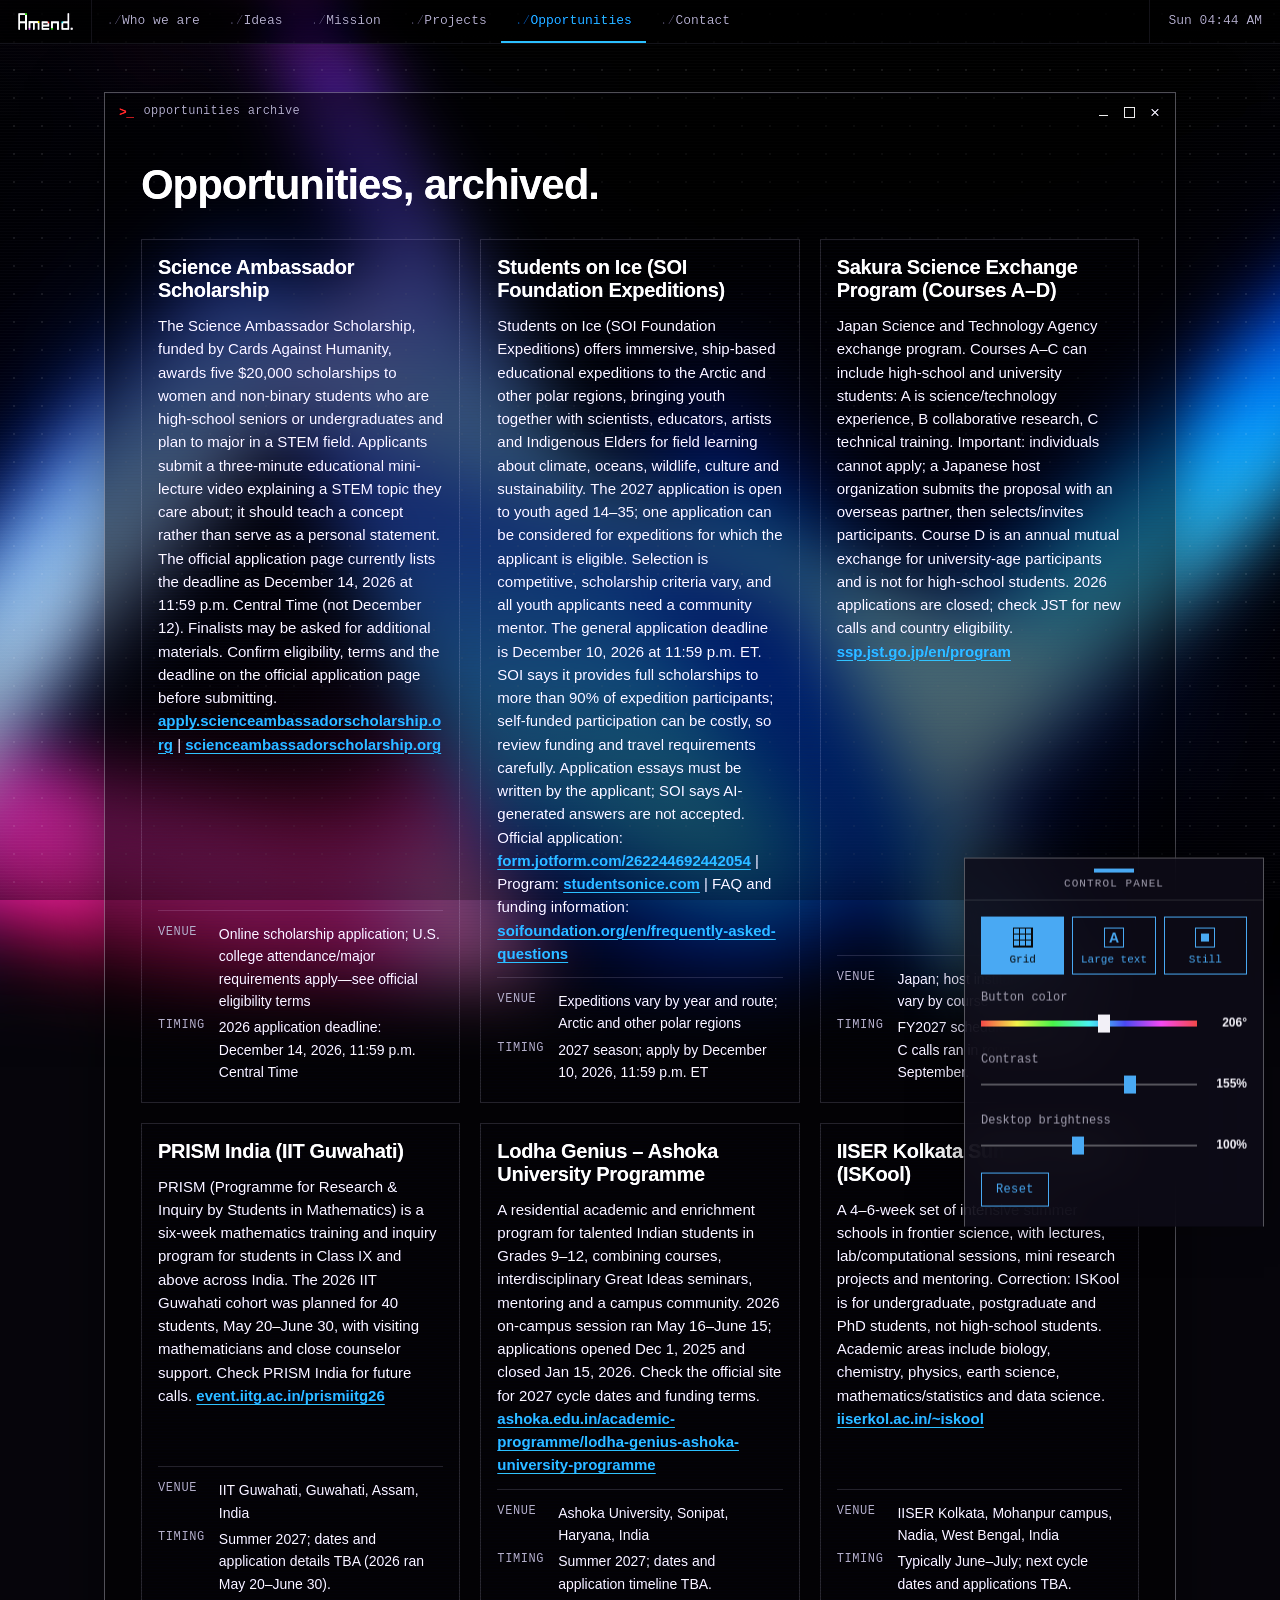
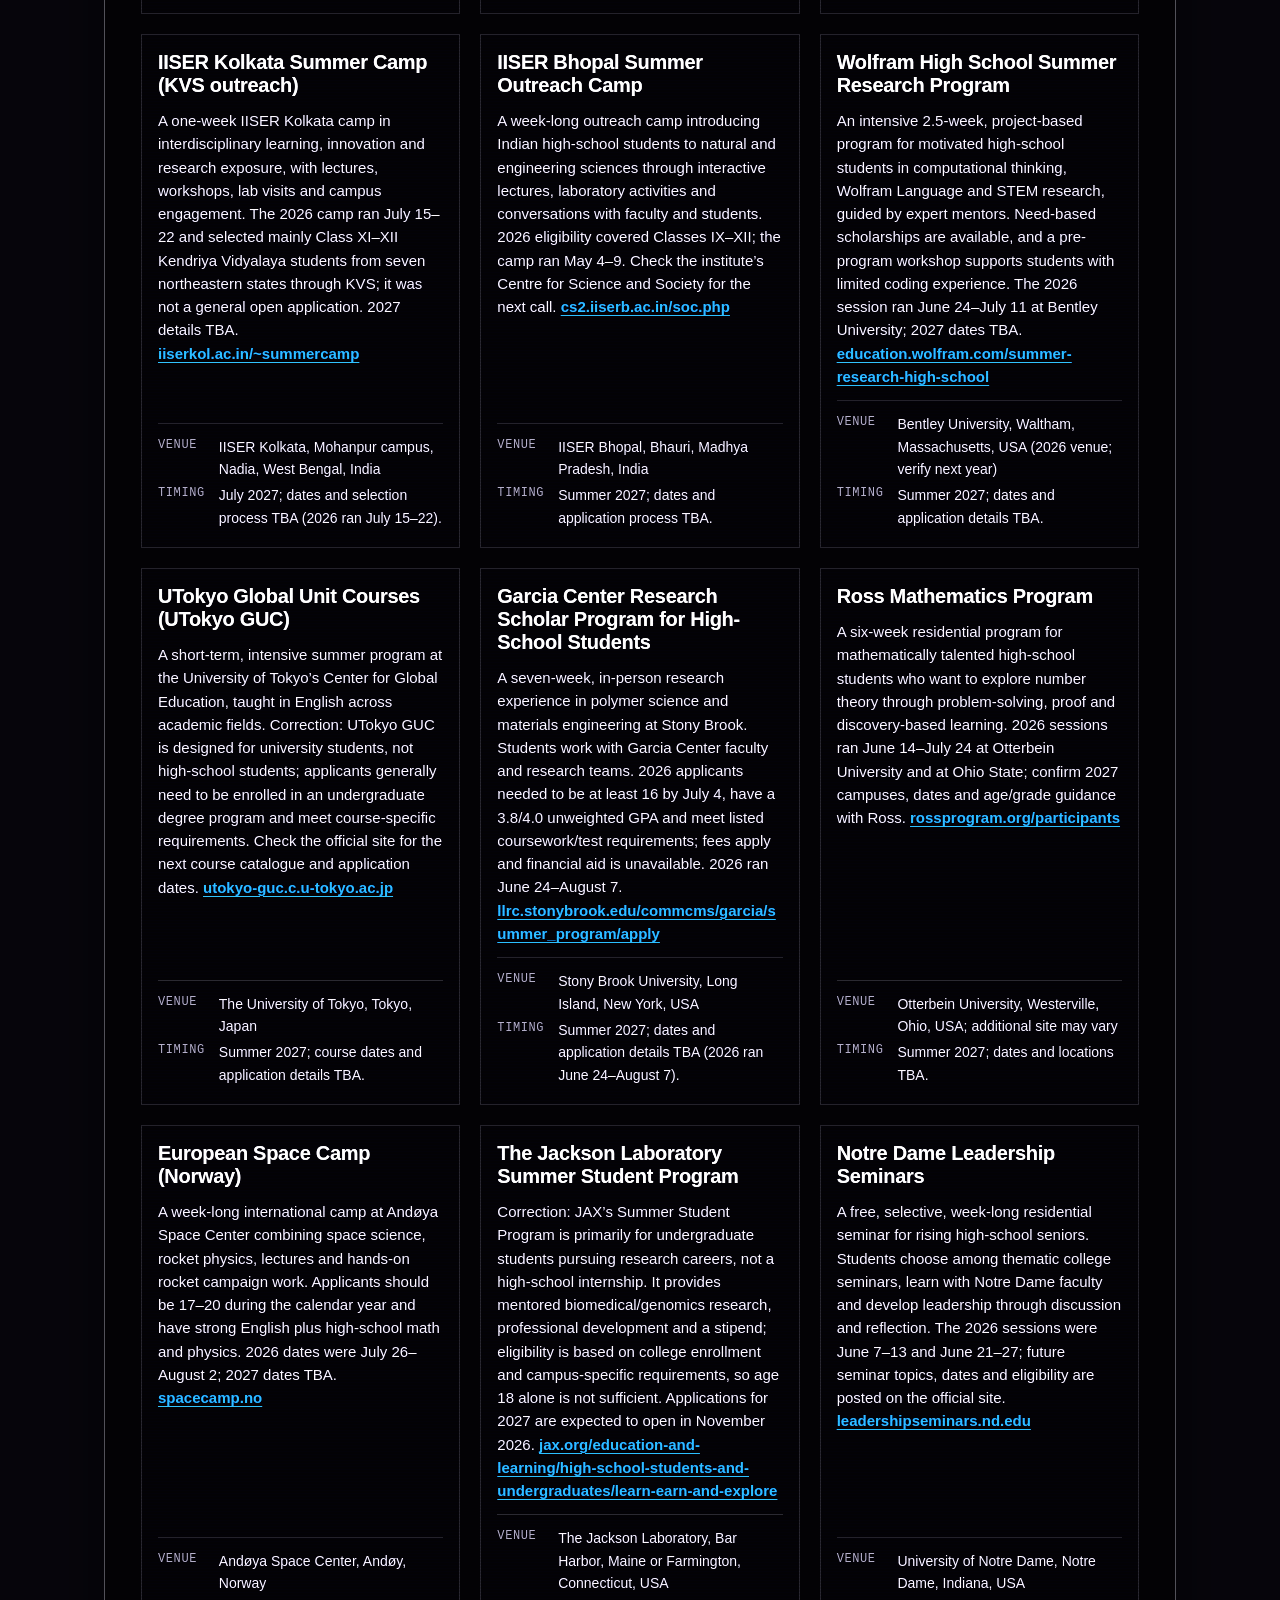
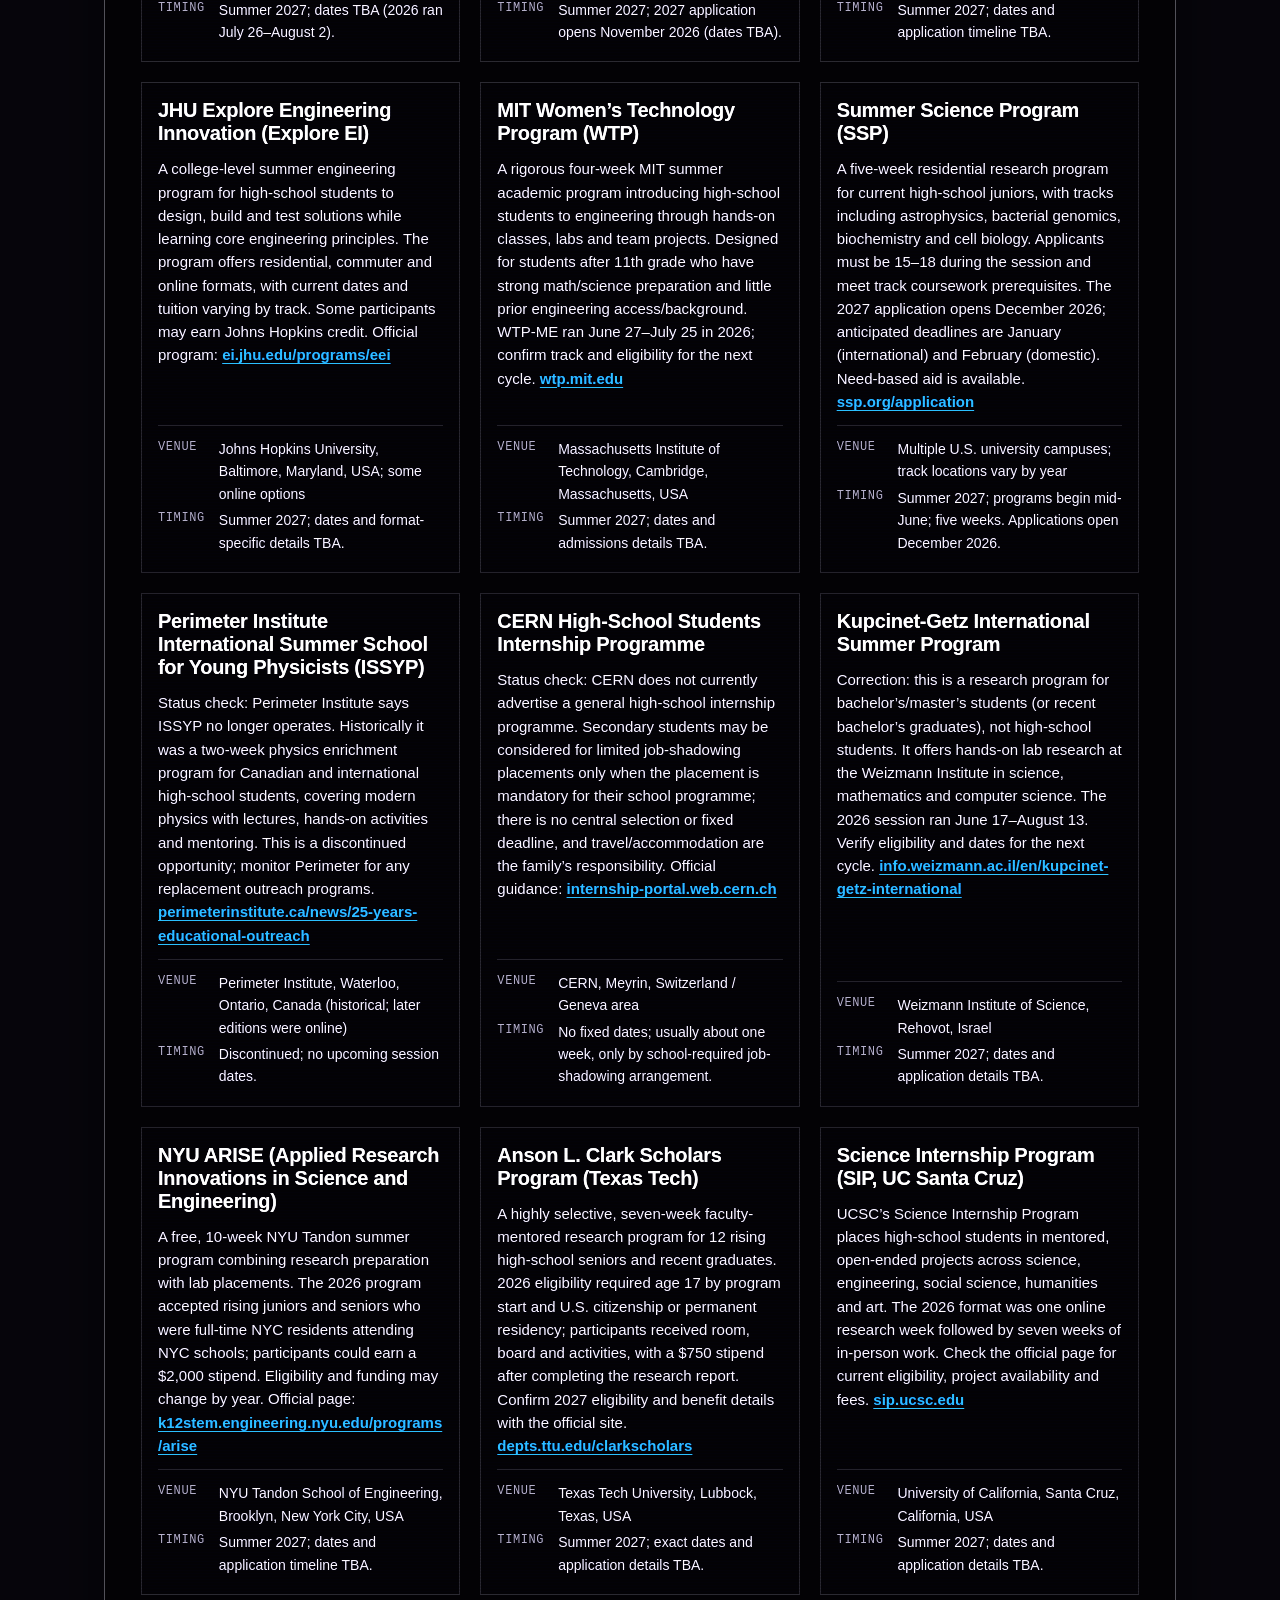
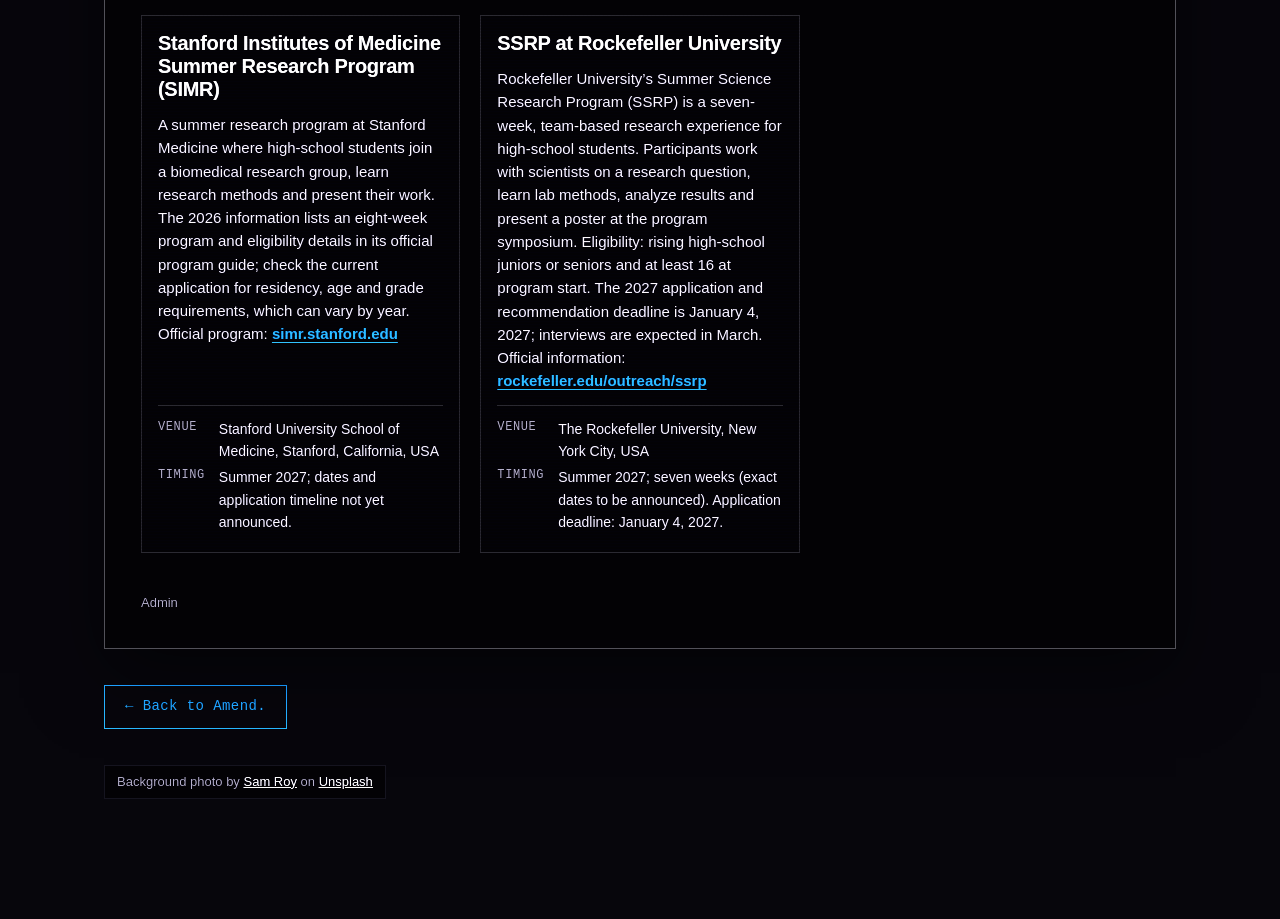
==== commit cdacfe1c: "Redesign as Amend OS: translucent terminal windows over a blurred backdrop Replace the Classic, Aqua" ====
--- a/opportunities.html
+++ b/opportunities.html
@@ -5,41 +5,72 @@
     <meta name="viewport" content="width=device-width, initial-scale=1">
     <title>Opportunities archive — Amend.</title>
     <meta name="description" content="Opportunities archived by Amend.">
-    <link rel="preload" href="assets/fonts/ChicagoFLF.woff" as="font" type="font/woff" crossorigin>
     <link rel="stylesheet" href="styles.css">
-    <script>
-      // Apply the saved appearance before first paint.
-      try {
-        var t = localStorage.getItem('amend-theme');
-        if (t === 'aqua' || t === 'aero') document.documentElement.setAttribute('data-theme', t);
-      } catch (e) {}
-    </script>
   </head>
   <body>
+    <svg width="0" height="0" style="position:absolute" aria-hidden="true" focusable="false">
+      <symbol id="icon-folder-line" viewBox="0 0 32 26">
+        <path d="M1.5 4.5h10l3 3h16v17h-29z" fill="rgba(255,255,255,.18)" stroke="currentColor" stroke-width="1.5"/>
+      </symbol>
+      <symbol id="icon-console" viewBox="0 0 32 26">
+        <rect x="1.5" y="1.5" width="29" height="23" fill="rgba(255,255,255,.08)" stroke="currentColor" stroke-width="1.5"/>
+        <path d="M7 9l4 3.5L7 16M13.5 17h7" fill="none" stroke="currentColor" stroke-width="1.5"/>
+      </symbol>
+      <symbol id="icon-archive" viewBox="0 0 32 26">
+        <rect x="1.5" y="1.5" width="29" height="7" fill="rgba(255,255,255,.08)" stroke="currentColor" stroke-width="1.5"/>
+        <path d="M3.5 8.5v16h25v-16M12 13.5h8" fill="none" stroke="currentColor" stroke-width="1.5"/>
+      </symbol>
+    </svg>
     <header class="menubar">
       <a class="brand" href="index.html" aria-label="Amend. home">
-        <img src="assets/logo-mac-small.png" alt="" width="80" height="25">
+        <img src="assets/logo-mac-small-dark.png" alt="" width="80" height="25">
       </a>
       <nav class="menu" aria-label="Primary navigation">
         <a href="index.html#who-we-are">Who we are</a>
+        <a href="index.html#ideas">Ideas</a>
+        <a href="index.html#mission">Mission</a>
         <a href="index.html#projects">Projects</a>
         <a href="opportunities.html" aria-current="page">Opportunities</a>
-        <a href="index.html#mission">Mission</a>
         <a href="index.html#contact">Contact</a>
       </nav>
-      <div class="theme-switch" role="group" aria-label="Appearance">
-        <button type="button" data-theme-choice="classic" aria-pressed="true">Classic</button>
-        <button type="button" data-theme-choice="aqua" aria-pressed="false">Aqua</button>
-        <button type="button" data-theme-choice="aero" aria-pressed="false">Aero</button>
+      <button type="button" class="launch-btn" id="launch-btn" aria-expanded="false" aria-controls="launcher">
+        <span class="launch-glyph" aria-hidden="true"><i></i><i></i><i></i><i></i></span>
+        Launch
+      </button>
+      <span class="clock" id="clock" aria-hidden="true"></span>
+    </header>
+
+    <div class="window launcher" id="launcher" role="dialog" aria-label="Launcher" hidden>
+      <div class="titlebar">
+        <span class="pixel pixel-green" aria-hidden="true"></span>
+        <span class="window-title">Applications</span>
+        <button type="button" class="winbtn" id="launcher-close" aria-label="Close launcher">&times;</button>
       </div>
-    </header>
+      <nav class="tiles" aria-label="Launcher navigation">
+          <a class="tile" href="index.html#who-we-are"><span class="app-icon app-icon-green" aria-hidden="true">W</span><span>Who we are</span></a>
+          <a class="tile" href="index.html#ideas"><span class="app-icon app-icon-yellow" aria-hidden="true">I</span><span>Ideas</span></a>
+          <a class="tile" href="index.html#mission"><span class="app-icon app-icon-cyan" aria-hidden="true">M</span><span>Mission</span></a>
+          <a class="tile" href="index.html#projects"><span class="app-icon app-icon-purple" aria-hidden="true">P</span><span>Projects</span></a>
+          <a class="tile" href="opportunities.html" aria-current="page"><span class="app-icon app-icon-red" aria-hidden="true">O</span><span>Opportunities</span></a>
+          <a class="tile" href="index.html#contact"><span class="app-icon app-icon-green" aria-hidden="true">C</span><span>Contact</span></a>
+      </nav>
+    </div>
+
+    <nav class="desk-icons desk-icons-left" aria-label="Desktop shortcuts">
+      <a class="desk-icon" href="index.html#top"><svg aria-hidden="true"><use href="#icon-folder-line"/></svg><span>c:/amend</span></a>
+      <a class="desk-icon" href="index.html#projects"><svg aria-hidden="true"><use href="#icon-folder-line"/></svg><span>projects</span></a>
+    </nav>
+    <div class="desk-icons desk-icons-right">
+      <button type="button" class="desk-icon" data-open-controls><svg aria-hidden="true"><use href="#icon-console"/></svg><span>console</span></button>
+      <a class="desk-icon" href="opportunities.html"><svg aria-hidden="true"><use href="#icon-archive"/></svg><span>archive</span></a>
+    </div>
 
     <main class="desktop">
       <section class="window window-wide window-page" id="opportunities" aria-labelledby="opp-title">
         <div class="titlebar">
-          <span class="closebox" aria-hidden="true"></span>
+          <span class="pixel pixel-red" aria-hidden="true"></span>
           <h1 class="window-title" id="opp-title">Opportunities archive</h1>
-          <span class="zoombox zoombox-red" aria-hidden="true"></span>
+          <span class="winbtns" aria-hidden="true"><i></i><i></i><i></i></span>
         </div>
         <div class="window-body">
           <p class="lede">Opportunities, archived.</p>
@@ -55,14 +86,19 @@
         </div>
       </section>
 
-      <a class="back-link" href="index.html">Back to Amend.</a>
+      <a class="button back-link" href="index.html">&larr; Back to Amend.</a>
+
+      <footer class="site-footer">
+        <span class="credit">Background photo by <a href="https://unsplash.com/@sam_roy7093?utm_source=unsplash&amp;utm_medium=referral&amp;utm_content=creditCopyText">Sam Roy</a> on <a href="https://unsplash.com/photos/abstract-geometric-shapes-illuminated-with-vibrant-blue-and-pink-light-0oF7ot00-8E?utm_source=unsplash&amp;utm_medium=referral&amp;utm_content=creditCopyText">Unsplash</a></span>
+      </footer>
     </main>
 
     <dialog class="opp-dialog" id="opp-dialog" aria-labelledby="opp-dialog-title">
       <div class="dialog-frame">
         <div class="titlebar">
-          <button type="button" class="closebox" id="opp-dialog-close" aria-label="Close"></button>
+          <span class="pixel pixel-yellow" aria-hidden="true"></span>
           <span class="window-title" id="opp-dialog-title">Admin</span>
+          <button type="button" class="winbtn" id="opp-dialog-close" aria-label="Close">&times;</button>
         </div>
 
         <!-- Unlock: enter the admin password -->
@@ -130,22 +166,33 @@
       </div>
     </dialog>
 
-    <aside class="window controls" id="controls" aria-label="Control panel">
-      <div class="titlebar">
-        <button type="button" class="closebox" id="controls-cancel" aria-label="Minimize control panel" aria-expanded="true"></button>
-        <span class="window-title">Control Panel</span>
-      </div>
+    <aside class="sheet" id="controls" aria-label="Control panel">
+      <button type="button" class="sheet-handle" id="controls-toggle" aria-expanded="false" aria-controls="controls-body">
+        <span class="grabber" aria-hidden="true"></span>
+        <span class="sheet-label">Control Panel</span>
+      </button>
       <div class="controls-body" id="controls-body">
-        <label for="theme-color">Accent color
+        <div class="switches">
+          <button type="button" class="switch" id="opt-grid" aria-pressed="true">
+            <span class="switch-icon switch-icon-grid" aria-hidden="true"></span>Grid
+          </button>
+          <button type="button" class="switch" id="opt-text" aria-pressed="false">
+            <span class="switch-icon switch-icon-text" aria-hidden="true">A</span>Large text
+          </button>
+          <button type="button" class="switch" id="opt-motion" aria-pressed="false">
+            <span class="switch-icon switch-icon-motion" aria-hidden="true"></span>Still
+          </button>
+        </div>
+        <label for="theme-color">Button color
           <span class="control-row">
-            <input type="range" id="theme-color" min="0" max="360" value="0" step="1">
-            <span class="control-value" id="theme-color-value">0&deg;</span>
+            <input type="range" id="theme-color" min="0" max="360" value="206" step="1">
+            <span class="control-value" id="theme-color-value">206&deg;</span>
           </span>
         </label>
         <label for="contrast">Contrast
           <span class="control-row">
-            <input type="range" id="contrast" min="50" max="200" value="100" step="1">
-            <span class="control-value" id="contrast-value">100%</span>
+            <input type="range" id="contrast" min="50" max="200" value="155" step="1">
+            <span class="control-value" id="contrast-value">155%</span>
           </span>
         </label>
         <label for="brightness">Desktop brightness
@@ -154,6 +201,7 @@
             <span class="control-value" id="brightness-value">100%</span>
           </span>
         </label>
+        <button type="button" class="button button-sm" id="opt-reset">Reset</button>
       </div>
     </aside>
 
--- a/styles.css
+++ b/styles.css
@@ -1,20 +1,33 @@
 /* ============================================================
-   Amend. — Classic Macintosh desktop
-   1-bit black and white, drawn at a 2px "pixel". Color appears
-   only where the logo uses it: one small colored square per
-   window, like the colored pixel on each letter of the wordmark.
+   Amend. — Amend OS
+   Translucent terminal windows floating over a soft, blurred
+   field of light. Thin hairline borders, square corners, a >_
+   prompt in every title bar. Every button shares one accent
+   color, set from the Control Panel.
    ============================================================ */
 
-@font-face {
-  font-family: "ChicagoFLF";
-  src: url("assets/fonts/ChicagoFLF.woff") format("woff");
-  font-display: swap;
-}
-
 :root {
-  --black: #000000;
-  --white: #ffffff;
-  --gray-text: #4d4d4d;
+  color-scheme: dark;
+
+  --desk:      #07060c;
+  --glass:     rgba(14, 12, 24, .52);
+  --glass-solid: rgba(14, 12, 24, .86);
+  --surface:   var(--glass);
+  --surface-2: rgba(255, 255, 255, .045);
+  --surface-3: rgba(255, 255, 255, .09);
+  --text:      #f2f0f7;
+  --body-text: #d2cfdc;
+  --muted:     #a29fb0;
+  --border:    rgba(255, 255, 255, .13);
+  --border-hi: rgba(255, 255, 255, .3);
+  --blur: blur(22px) saturate(150%);
+
+  /* One accent for every button. Hue is set by the Control Panel. */
+  --accent-h: 206;
+  --accent: hsl(var(--accent-h) 88% 62%);
+  --accent-hover: hsl(var(--accent-h) 88% 72%);
+  --accent-soft: hsl(var(--accent-h) 88% 62% / .14);
+  --on-accent: #08090a;
 
   /* The five pixels of the logo */
   --px-green:  #43c128;
@@ -23,46 +36,54 @@
   --px-red:    #ff4c4c;
   --px-cyan:   #58f3ff;
 
-  --px: 2px;                       /* one screen "pixel" */
-  --line: var(--px) solid var(--black);
-
-  --font-system: "ChicagoFLF", "Chicago", "Charcoal", system-ui, sans-serif;
-  --font-body: Geneva, Verdana, "DejaVu Sans", sans-serif;
-
-  --accent-filter: none;
-}
-
-* {
-  box-sizing: border-box;
-}
+  --line: 1px solid var(--border);
+  --shadow: 0 24px 70px rgba(0, 0, 0, .5);
+
+  --font-system: ui-monospace, "SF Mono", "JetBrains Mono", Menlo, Consolas, monospace;
+  --font-body: "Helvetica Neue", Helvetica, Arial, system-ui, sans-serif;
+}
+
+* { box-sizing: border-box; }
 
 html {
   scroll-behavior: smooth;
-  scroll-padding-top: 56px;
+  scroll-padding-top: 64px;
 }
 
 body {
   margin: 0;
   min-height: 100vh;
   font-family: var(--font-body);
-  font-size: 16px;
+  font-size: 17px;
   line-height: 1.6;
-  color: var(--black);
-  background: #808080;
+  color: var(--text);
+  background: var(--desk);
   -webkit-font-smoothing: antialiased;
 }
 
-/* The desktop: the classic 50% gray dither, on its own layer so the
-   brightness control can change it without touching the windows. */
+/* Desktop: the photo, softly blurred, on its own layer so the
+   brightness control can change it without touching the windows.
+   Photo by Sam Roy on Unsplash. */
 body::before {
+  content: "";
+  position: fixed;
+  inset: -80px;
+  z-index: -2;
+  background: var(--desk) url("assets/bg-geometry.jpg") center / cover no-repeat;
+  filter: blur(36px) saturate(120%) brightness(calc(var(--bg-brightness, 100%) * 1));
+}
+
+/* Over it: a vignette, a faint dot grid and fine scanlines. */
+body::after {
   content: "";
   position: fixed;
   inset: 0;
   z-index: -1;
-  background-color: var(--white);
-  background-image: conic-gradient(var(--black) 25%, var(--white) 0 50%, var(--black) 0 75%, var(--white) 0);
-  background-size: calc(var(--px) * 2) calc(var(--px) * 2);
-  filter: brightness(var(--bg-brightness, 100%));
+  pointer-events: none;
+  background:
+    repeating-linear-gradient(rgba(255,255,255,.018) 0 1px, transparent 1px 3px),
+    radial-gradient(rgba(255,255,255,.09) 1px, transparent 1.2px) 0 0 / 28px 28px,
+    radial-gradient(120% 90% at 50% 40%, transparent 40%, rgba(4, 3, 10, .6));
 }
 
 .menubar,
@@ -70,16 +91,14 @@
   filter: var(--page-contrast, none);
 }
 
-a {
-  color: inherit;
-}
-
-img {
-  max-width: 100%;
-}
+a { color: inherit; }
+
+img { display: block; max-width: 100%; }
+
+::selection { color: var(--on-accent); background: var(--accent); }
 
 :focus-visible {
-  outline: var(--px) dotted var(--black);
+  outline: 2px solid var(--accent);
   outline-offset: 3px;
 }
 
@@ -90,309 +109,553 @@
   z-index: 20;
   display: flex;
   align-items: stretch;
-  gap: 8px;
-  height: 36px;
-  padding: 0 clamp(8px, 2vw, 20px);
-  background: var(--white);
+  height: 44px;
+  background: rgba(10, 8, 18, .45);
   border-bottom: var(--line);
   font-family: var(--font-system);
-  font-size: 15px;
+  font-size: 13px;
+  -webkit-backdrop-filter: var(--blur);
+  backdrop-filter: var(--blur);
 }
 
 .brand {
   display: flex;
   align-items: center;
-  padding: 0 12px;
   flex: 0 0 auto;
+  padding: 0 18px;
+  border-right: var(--line);
 }
 
 .brand img {
-  display: block;
-  height: 18px;
   width: auto;
-  filter: var(--accent-filter);
+  height: 17px;
 }
 
 .menu {
   display: flex;
   align-items: stretch;
+  min-width: 0;
   overflow-x: auto;
   scrollbar-width: none;
 }
 
-.menu::-webkit-scrollbar {
-  display: none;
-}
-
-.menu a,
-.brand {
+.menu::-webkit-scrollbar { display: none; }
+
+.menu a {
+  display: flex;
+  align-items: center;
+  padding: 0 14px;
+  color: var(--muted);
+  white-space: nowrap;
   text-decoration: none;
 }
 
-.menu a {
-  display: flex;
-  align-items: center;
-  padding: 0 12px;
+.menu a::before {
+  content: "./";
+  opacity: .45;
+}
+
+.menu a:hover { color: var(--text); background: var(--surface-2); }
+.menu a:hover::before { color: var(--accent); opacity: 1; }
+
+.menu a[aria-current="page"] {
+  color: var(--accent);
+  box-shadow: inset 0 -2px 0 var(--accent);
+}
+
+.menu a:focus-visible { outline-offset: -2px; }
+
+.clock {
+  display: flex;
+  align-items: center;
+  flex: 0 0 auto;
+  margin-left: auto;
+  padding: 0 18px;
+  color: var(--muted);
+  border-left: var(--line);
+  font-variant-numeric: tabular-nums;
   white-space: nowrap;
 }
 
-/* Menu titles invert when highlighted, as on the original */
-.menu a:hover,
-.menu a:focus-visible,
-.brand:hover,
-.brand:focus-visible {
-  background: var(--black);
-  color: var(--white);
-  outline: none;
-}
-
-.brand:hover img,
-.brand:focus-visible img {
-  filter: var(--accent-filter) invert(1);
-}
-
-/* ============================  DESKTOP & WINDOWS  ============================ */
+/* ============================  DESKTOP  ============================ */
 .desktop {
-  max-width: 1080px;
+  display: grid;
+  gap: 36px;
+  width: min(1120px, 100%);
   margin: 0 auto;
-  padding: clamp(28px, 6vw, 72px) clamp(12px, 3vw, 32px) 160px;
-}
-
+  padding: 48px 24px 120px;
+}
+
+.row {
+  display: grid;
+  grid-template-columns: 1fr 1fr;
+  gap: 36px;
+  align-items: start;
+}
+
+.stack {
+  display: grid;
+  gap: 36px;
+}
+
+/* ============================  WINDOWS  ============================ */
 .window {
   position: relative;
-  max-width: 820px;
-  margin: 0 0 clamp(36px, 6vw, 64px);
-  background: var(--white);
-  border: var(--line);
-  box-shadow: var(--px) var(--px) 0 var(--black);
-}
-
-/* A loose, hand-arranged stagger so it reads as a desktop, not a column */
-#who-we-are   { margin-left: 4%; }
-#projects     { margin-left: 14%; }
-#mission      { margin-left: 8%; }
-#contact      { margin-left: 18%; }
-
-.window-wide {
-  max-width: none;
-}
-
-.titlebar {
-  position: relative;
-  display: flex;
-  align-items: center;
-  justify-content: center;
-  height: 30px;
-  padding: 0 40px;
-  background: var(--white);
-  border-bottom: var(--line);
-}
-
-/* The pinstripes of an active window's title bar */
-.titlebar::before {
+  min-width: 0;
+  background: var(--glass);
+  border: 1px solid var(--border-hi);
+  box-shadow: var(--shadow), inset 0 1px 0 rgba(255, 255, 255, .06);
+  -webkit-backdrop-filter: var(--blur);
+  backdrop-filter: var(--blur);
+}
+
+/* Hyprland-style border: on hover, a faint two-tone gradient slowly
+   travels around the window's edge. Kept deliberately subtle. */
+@property --border-angle {
+  syntax: "<angle>";
+  inherits: false;
+  initial-value: 135deg;
+}
+
+.window::before {
   content: "";
   position: absolute;
-  inset: 7px 4px;
-  background: repeating-linear-gradient(
-    to bottom,
-    var(--black) 0 var(--px),
-    var(--white) var(--px) calc(var(--px) * 2)
-  );
+  inset: -1px;
+  z-index: 3;
+  padding: 1px;
+  pointer-events: none;
+  background: conic-gradient(from var(--border-angle),
+    var(--accent),
+    hsl(calc(var(--accent-h) + 70) 85% 66%),
+    hsl(var(--accent-h) 88% 62% / .15),
+    var(--accent));
+  -webkit-mask: linear-gradient(#000 0 0) content-box, linear-gradient(#000 0 0);
+  -webkit-mask-composite: xor;
+  mask: linear-gradient(#000 0 0) content-box exclude, linear-gradient(#000 0 0);
+  opacity: 0;
+  transition: opacity .35s ease;
+  animation: border-spin 8s linear infinite;
+}
+
+.window:hover::before { opacity: .6; }
+
+.window {
+  transition: box-shadow .35s ease;
+}
+
+.window:hover {
+  box-shadow: var(--shadow), inset 0 1px 0 rgba(255, 255, 255, .06),
+    0 0 32px hsl(var(--accent-h) 88% 62% / .1);
+}
+
+@keyframes border-spin { to { --border-angle: 495deg; } }
+
+/* Fine scanlines across every window. */
+.window::after {
+  content: "";
+  position: absolute;
+  inset: 0;
+  pointer-events: none;
+  background: repeating-linear-gradient(rgba(255,255,255,.022) 0 1px, transparent 1px 3px);
+}
+
+.titlebar {
+  display: flex;
+  align-items: center;
+  gap: 10px;
+  height: 38px;
+  padding: 0 8px 0 14px;
+  color: var(--muted);
+  user-select: none;
 }
 
 .window-title {
-  position: relative;
-  z-index: 1;
+  flex: 1;
+  min-width: 0;
   margin: 0;
-  padding: 0 10px;
-  background: var(--white);
-  font-family: var(--font-system);
-  font-size: 15px;
+  overflow: hidden;
+  font-family: var(--font-system);
+  font-size: 12px;
   font-weight: 400;
-  line-height: 30px;
+  letter-spacing: .02em;
+  text-transform: lowercase;
   white-space: nowrap;
-  overflow: hidden;
   text-overflow: ellipsis;
 }
 
-.closebox,
-.zoombox {
-  position: absolute;
-  top: 50%;
-  z-index: 1;
-  width: 16px;
-  height: 16px;
-  margin-top: -8px;
+/* A >_ prompt in every title bar, tinted with one of the logo's pixels. */
+.pixel {
+  flex: 0 0 auto;
+  font: 700 13px/1 var(--font-system);
+  letter-spacing: -.04em;
+}
+.pixel::before { content: ">_"; }
+.pixel-green  { color: var(--px-green); }
+.pixel-purple { color: var(--px-purple); }
+.pixel-yellow { color: var(--px-yellow); }
+.pixel-red    { color: var(--px-red); }
+.pixel-cyan   { color: var(--px-cyan); }
+
+/* Window buttons: decorative squares, or a real close button. */
+.winbtns {
+  display: flex;
+  gap: 2px;
+  flex: 0 0 auto;
+}
+
+.winbtns i,
+.winbtn {
+  display: grid;
+  place-items: center;
+  width: 24px;
+  height: 24px;
   padding: 0;
+  font: 400 17px/1 var(--font-body);
+  font-style: normal;
+  color: var(--text);
+  background: transparent;
+  border: 0;
+  border-radius: 0;
+  opacity: .85;
+}
+
+.winbtns i::before { content: ""; display: block; background: currentColor; }
+.winbtns i:nth-child(1)::before { width: 9px; height: 1.5px; margin-top: 7px; }
+.winbtns i:nth-child(2)::before { width: 9px; height: 9px; background: none; border: 1.5px solid currentColor; }
+.winbtns i:nth-child(3)::before { content: "\00d7"; background: none; font-size: 17px; line-height: 1; }
+
+.window-chart .winbtns i:nth-child(-n+2) { display: none; }
+
+button.winbtn {
+  color: var(--text);
+  cursor: pointer;
+}
+button.winbtn:hover { color: var(--on-accent); background: var(--accent); }
+button.winbtn:focus-visible { outline-offset: 1px; }
+
+.window-body {
+  padding: 32px 36px 36px;
+}
+
+.statusbar {
+  display: flex;
+  justify-content: space-between;
+  gap: 16px;
+  padding: 8px 14px 10px;
+  font-family: var(--font-system);
+  font-size: 12px;
+  color: var(--muted);
+}
+
+.lede {
+  margin: 0 0 20px;
+  font-size: clamp(28px, 4vw, 42px);
+  font-weight: 800;
+  line-height: 1.05;
+  letter-spacing: -.025em;
+  color: #fff;
+}
+
+.window-body p:not(.lede) {
+  max-width: 62ch;
+  margin: 0 0 14px;
+  color: var(--body-text);
+}
+
+.window-body p.signoff {
+  font-weight: 800;
+  color: var(--text);
+}
+
+.window-body p.kicker {
+  display: inline-block;
+  margin: 0 0 16px;
+  padding: 1px 8px;
+  font-family: var(--font-system);
+  font-size: 12px;
+  letter-spacing: .08em;
+  text-transform: uppercase;
+  color: var(--muted);
   border: var(--line);
-  border-radius: 0;
-  background: var(--white);
-  box-shadow: 0 0 0 4px var(--white);
-}
-
-.closebox {
-  left: 12px;
-}
-
-button.closebox {
-  cursor: pointer;
-}
-
-button.closebox:hover {
-  background: var(--black);
-}
-
-button.closebox:active {
-  background: var(--black);
-  box-shadow: 0 0 0 4px var(--white), inset 0 0 0 2px var(--white);
-}
-
-.zoombox {
-  right: 12px;
-  filter: var(--accent-filter);
-}
-
-.zoombox-green  { background: var(--px-green); }
-.zoombox-purple { background: var(--px-purple); }
-.zoombox-yellow { background: var(--px-yellow); }
-.zoombox-red    { background: var(--px-red); }
-.zoombox-cyan   { background: var(--px-cyan); }
-
-.window-body {
-  padding: clamp(20px, 4vw, 40px);
-}
-
-/* ============================  TYPE  ============================ */
-.lede {
-  margin: 0;
-  max-width: 22em;
-  font-family: var(--font-system);
-  font-size: clamp(24px, 3.4vw, 34px);
-  line-height: 1.25;
-}
-
-.window-body p:not(.lede) {
-  margin: 1em 0 0;
-  max-width: 62ch;
-}
-
-.window-body .lede + p {
-  margin-top: 1.4em;
-}
-
-.signoff {
-  font-family: var(--font-system);
-  font-size: 18px;
 }
 
 /* ============================  HERO  ============================ */
 .hero {
-  position: relative;
-  display: grid;
-  grid-template-columns: minmax(0, 1fr) minmax(0, 400px);
-  align-items: start;
-  margin-bottom: clamp(48px, 8vw, 96px);
-}
-
-.window-hero {
-  grid-column: 1 / 2;
-  grid-row: 1;
-  max-width: none;
-  margin: 0;
-  z-index: 1;
+  display: grid;
+  grid-template-columns: minmax(0, 1.55fr) minmax(0, 1fr);
+  gap: 36px;
+  align-items: end;
 }
 
 .window-hero .window-body {
-  padding: clamp(32px, 6vw, 72px) clamp(20px, 5vw, 64px) clamp(32px, 5vw, 56px);
-}
-
-/* The chart window sits on top, overlapping the hero window */
-.window-chart {
-  grid-column: 2 / 3;
-  grid-row: 1;
-  margin: clamp(230px, 24vw, 290px) 0 0 -72px;
-  z-index: 2;
-}
-
-.zoom-pending .window-hero {
-  visibility: hidden;
-}
+  padding: 48px 44px 44px;
+}
+
+.zoom-pending .window-hero { visibility: hidden; }
 
 .zoomrect {
   position: fixed;
-  z-index: 30;
-  border: var(--px) dotted var(--black);
+  z-index: 50;
+  border: 1px solid var(--accent);
   pointer-events: none;
 }
 
 .hero-logo {
+  margin: 0 0 28px;
+}
+
+.hero-logo img {
+  width: min(100%, 520px);
+  height: auto;
+  image-rendering: pixelated;
+}
+
+.window-body p.hero-subtitle {
+  margin: 0 0 32px;
+  font-size: clamp(34px, 5.4vw, 64px);
+  font-weight: 900;
+  line-height: .98;
+  letter-spacing: -.035em;
+  color: #fff;
+}
+
+/* A blinking text cursor after the tagline. */
+.window-body p.hero-subtitle::after {
+  content: "";
+  display: inline-block;
+  width: .07em;
+  height: .82em;
+  margin-left: .1em;
+  vertical-align: -.04em;
+  background: var(--accent);
+  animation: blink 1.1s steps(1) infinite;
+}
+
+@keyframes blink { 50% { opacity: 0; } }
+
+.hero-actions {
+  display: flex;
+  flex-wrap: wrap;
+  gap: 14px;
+}
+
+/* ---- Hero side: windows that overlap the hero, like a busy desktop ---- */
+.hero-side {
+  position: relative;
+  z-index: 2;
+  display: grid;
+  gap: 28px;
+  margin-left: -72px;
+}
+
+.window-cube {
+  width: 78%;
+  justify-self: end;
+}
+
+.cube-stage {
+  display: grid;
+  place-items: center;
+  height: 190px;
+  perspective: 700px;
+}
+
+.cube {
+  position: relative;
+  width: 104px;
+  height: 104px;
+  transform-style: preserve-3d;
+  animation: spin 22s linear infinite;
+}
+
+.cube i {
+  position: absolute;
+  inset: 0;
+  border: 1px solid rgba(255, 255, 255, .85);
+  background: hsl(var(--accent-h) 88% 62% / .05);
+  box-shadow: inset 0 0 18px hsl(var(--accent-h) 88% 62% / .18);
+}
+.cube i:nth-child(1) { transform: translateZ(52px); }
+.cube i:nth-child(2) { transform: rotateY(180deg) translateZ(52px); }
+.cube i:nth-child(3) { transform: rotateY(90deg) translateZ(52px); }
+.cube i:nth-child(4) { transform: rotateY(-90deg) translateZ(52px); }
+.cube i:nth-child(5) { transform: rotateX(90deg) translateZ(52px); }
+.cube i:nth-child(6) { transform: rotateX(-90deg) translateZ(52px); }
+
+@keyframes spin {
+  from { transform: rotateX(-24deg) rotateY(0deg); }
+  to   { transform: rotateX(-24deg) rotateY(360deg); }
+}
+
+.window-body p.cube-caption,
+.cube-caption {
   margin: 0;
-  line-height: 0;
-}
-
-.hero-logo img {
-  width: min(100%, 560px);
-  height: auto;
-  filter: var(--accent-filter);
-}
-
-.hero-subtitle {
-  margin: clamp(20px, 3vw, 32px) 0 0;
-  font-family: var(--font-system);
-  font-size: clamp(18px, 2.2vw, 22px);
-  line-height: 1.3;
-}
-
-.hero-actions {
-  display: flex;
-  flex-wrap: wrap;
-  gap: 20px;
-  margin-top: clamp(28px, 4vw, 44px);
-  padding-left: 6px;
-}
-
-.chart-body {
-  margin: 0;
-  padding: 16px 16px 14px;
-}
+  padding: 0 16px 16px;
+  font-family: var(--font-system);
+  font-size: 13px;
+  color: var(--text);
+}
+
+.caret {
+  display: inline-block;
+  width: 7px;
+  height: 14px;
+  margin-left: 3px;
+  vertical-align: -2px;
+  background: var(--accent);
+  animation: blink 1.1s steps(1) infinite;
+}
+
+/* ---- Desktop icons along the screen edges (wide screens) ---- */
+.desk-icons {
+  position: fixed;
+  top: 72px;
+  z-index: 5;
+  display: none;
+  flex-direction: column;
+  gap: 22px;
+}
+.desk-icons-left  { left: 22px; }
+.desk-icons-right { right: 22px; }
+
+.desk-icon {
+  display: flex;
+  flex-direction: column;
+  align-items: center;
+  gap: 6px;
+  width: 76px;
+  padding: 8px 4px;
+  font: 11px/1.2 var(--font-system);
+  color: var(--text);
+  text-align: center;
+  text-decoration: none;
+  text-shadow: 0 1px 6px rgba(0, 0, 0, .8);
+  background: transparent;
+  border: 1px solid transparent;
+  cursor: pointer;
+}
+
+.desk-icon svg {
+  width: 34px;
+  height: 28px;
+  filter: drop-shadow(0 2px 8px rgba(0, 0, 0, .6));
+}
+
+.desk-icon:hover,
+.desk-icon:focus-visible {
+  outline: none;
+  background: var(--accent-soft);
+  border-color: var(--accent);
+}
+
+@media (min-width: 1320px) {
+  .desk-icons { display: flex; }
+}
+
+.credit { color: var(--muted); }
+.credit a { color: var(--text); }
+.site-footer { flex-wrap: wrap; }
+
+/* ============================  CHART  ============================ */
+.chart-body { padding: 18px 20px 16px; }
 
 .chart {
   display: block;
   width: 100%;
   height: auto;
-  shape-rendering: crispEdges;
-}
-
-.chart-axis,
+  overflow: visible;
+}
+
+.chart-grid line {
+  stroke: rgba(255, 255, 255, .08);
+  stroke-width: 1;
+  stroke-dasharray: 2 5;
+}
+
+.chart-axis {
+  fill: none;
+  stroke: var(--border-hi);
+  stroke-width: 1.5;
+  stroke-linecap: square;
+}
+
 .chart-ticks line {
-  fill: none;
-  stroke: var(--black);
-  stroke-width: 2;
+  stroke: var(--border-hi);
+  stroke-width: 1.5;
+}
+
+.chart-label {
+  font: 13px var(--font-system);
+  fill: var(--muted);
+}
+
+.chart-label-crisis {
+  fill: var(--text);
+  letter-spacing: .02em;
+}
+
+.chart-stop-top    { stop-color: var(--accent); stop-opacity: .28; }
+.chart-stop-bottom { stop-color: var(--accent); stop-opacity: 0; }
+.chart-area { fill: url(#chart-human-fill); }
+
+.chart-hatch-line { stroke: rgba(255, 255, 255, .28); stroke-width: 1.5; }
+.chart-gap { fill: url(#chart-hatch); }
+
+.chart-crisis-line {
+  stroke: rgba(255, 255, 255, .35);
+  stroke-width: 1;
+  stroke-dasharray: 3 4;
 }
 
 .chart-line {
   fill: none;
-  stroke-width: 4;
+  stroke-width: 3;
   stroke-linejoin: miter;
-}
-
+  stroke-linecap: square;
+  stroke-dasharray: 1;
+  animation: draw 1.6s cubic-bezier(.6, 0, .3, 1) .3s backwards;
+}
 .chart-line-values {
-  stroke: var(--black);
-}
-
+  stroke: var(--text);
+  filter: drop-shadow(0 0 5px rgba(255, 255, 255, .45));
+}
 .chart-line-human {
-  stroke: url(#dither);
-  stroke-width: 6;
+  stroke: var(--accent);
+  filter: drop-shadow(0 0 6px hsl(var(--accent-h) 88% 62% / .6));
+}
+
+@keyframes draw { from { stroke-dashoffset: 1; } to { stroke-dashoffset: 0; } }
+
+.chart-crisis {
+  fill: var(--desk);
+  stroke: var(--text);
+  stroke-width: 2;
+}
+
+.chart-crisis-pulse {
+  fill: none;
+  stroke: var(--text);
+  stroke-width: 1;
+  transform-box: fill-box;
+  transform-origin: center;
+  animation: pulse 2.4s ease-out 1.9s infinite;
+  opacity: 0;
+}
+
+@keyframes pulse {
+  0%   { transform: scale(1); opacity: .8; }
+  100% { transform: scale(3); opacity: 0; }
 }
 
 .chart-legend {
   display: flex;
   flex-wrap: wrap;
-  gap: 6px 20px;
-  margin-top: 10px;
-  padding-top: 10px;
-  border-top: var(--line);
-  font-size: 13px;
+  align-items: center;
+  gap: 8px 18px;
+  margin-top: 12px;
+  font-family: var(--font-system);
+  font-size: 11px;
+  color: var(--muted);
 }
 
 .chart-legend > span {
@@ -402,187 +665,304 @@
 }
 
 .swatch {
+  width: 14px;
+  height: 3px;
+}
+.swatch-values { background: var(--text); }
+.swatch-human  { background: var(--accent); }
+
+.info-btn {
+  display: grid;
+  place-items: center;
   width: 22px;
-  height: 10px;
-  border: var(--line);
-}
-
-.swatch-values {
-  background: var(--black);
-}
-
-.swatch-human {
-  background-image: conic-gradient(var(--black) 25%, var(--white) 0 50%, var(--black) 0 75%, var(--white) 0);
-  background-size: 4px 4px;
-}
+  height: 22px;
+  margin-left: auto;
+  padding: 0;
+  font: italic 700 13px/1 Georgia, "Times New Roman", serif;
+  color: var(--accent);
+  background: transparent;
+  border: 1px solid var(--accent);
+  border-radius: 0;
+  cursor: pointer;
+}
+
+.info-btn:hover { background: var(--accent-soft); }
+.info-btn[aria-expanded="true"] { color: var(--on-accent); background: var(--accent); }
+
+.window-body p.chart-info {
+  margin: 12px 0 0;
+  padding: 10px 12px;
+  font-family: var(--font-system);
+  font-size: 12px;
+  line-height: 1.55;
+  color: var(--body-text);
+  border-left: 2px solid var(--accent);
+  background: var(--surface-2);
+}
+
+.window-body p.chart-info[hidden] { display: none; }
 
 /* ============================  BUTTONS  ============================ */
+/* Every button is the accent: filled for the main action, outlined otherwise. */
 .button {
   display: inline-flex;
   align-items: center;
   justify-content: center;
-  min-height: 40px;
-  padding: 6px 22px;
-  font-family: var(--font-system);
+  min-height: 44px;
+  padding: 0 20px;
+  font-family: var(--font-system);
+  font-size: 14px;
+  letter-spacing: .03em;
+  color: var(--accent);
+  text-decoration: none;
+  background: transparent;
+  border: 1px solid var(--accent);
+  border-radius: 0;
+  cursor: pointer;
+  transition: background-color .12s, color .12s, transform .06s;
+}
+
+.button:hover { background: var(--accent-soft); box-shadow: 0 0 24px var(--accent-soft); }
+
+.button-primary {
+  color: var(--on-accent);
+  background: var(--accent);
+  box-shadow: 0 0 28px hsl(var(--accent-h) 88% 62% / .35);
+}
+
+.button-primary:hover { background: var(--accent-hover); border-color: var(--accent-hover); }
+
+.button:active { transform: translate(1px, 1px); }
+
+.button:disabled {
+  color: var(--muted);
+  background: transparent;
+  border-color: var(--border);
+  cursor: default;
+  transform: none;
+}
+
+.button-sm {
+  min-height: 34px;
+  padding: 0 14px;
+  font-size: 12px;
+}
+
+/* ============================  BELIEF LIST  ============================ */
+.examples {
+  margin: 24px 0 0;
+  padding: 0;
+  list-style: none;
+  border: var(--line);
+}
+
+.examples li {
+  display: grid;
+  grid-template-columns: 120px 1fr;
+  border-top: var(--line);
+}
+.examples li:first-child { border-top: 0; }
+
+.examples b {
+  padding: 12px 14px;
+  font-family: var(--font-system);
+  font-size: 13px;
+  font-weight: 400;
+  color: var(--text);
+  background: var(--surface-2);
+  border-right: var(--line);
+}
+
+.examples span {
+  padding: 12px 14px;
   font-size: 15px;
-  line-height: 1.2;
-  color: var(--black);
+  line-height: 1.45;
+  color: var(--body-text);
+}
+
+/* ============================  PROJECTS  ============================ */
+.apps {
+  display: grid;
+  grid-template-columns: repeat(2, minmax(0, 1fr));
+  gap: 20px;
+  margin-top: 28px;
+}
+
+.app {
+  display: flex;
+  flex-direction: column;
+  background: var(--surface-2);
+  border: var(--line);
+}
+
+.app-head {
+  display: flex;
+  align-items: center;
+  gap: 14px;
+  padding: 16px 18px;
+  border-bottom: var(--line);
+}
+
+.app-icon {
+  position: relative;
+  display: grid;
+  place-items: center;
+  flex: 0 0 auto;
+  width: 44px;
+  height: 44px;
+  font-size: 21px;
+  font-weight: 900;
+  color: var(--text);
+  background: var(--surface-3);
+  border: 1px solid var(--border-hi);
+}
+
+/* A logo pixel in the corner of each project icon. */
+.app-icon::after {
+  content: "";
+  position: absolute;
+  top: 4px;
+  right: 4px;
+  width: 6px;
+  height: 6px;
+}
+.app-icon-green::after  { background: var(--px-green); }
+.app-icon-purple::after { background: var(--px-purple); }
+.app-icon-yellow::after { background: var(--px-yellow); }
+.app-icon-red::after    { background: var(--px-red); }
+.app-icon-cyan::after   { background: var(--px-cyan); }
+
+.app-name {
+  margin: 0;
+  font-size: 23px;
+  font-weight: 900;
+  line-height: 1.1;
+  letter-spacing: -.02em;
+  color: #fff;
+}
+
+.app-meta {
+  display: block;
+  margin-top: 2px;
+  font-size: 14px;
+  color: var(--muted);
+}
+
+.badge {
+  align-self: flex-start;
+  margin-left: auto;
+  padding: 1px 8px;
+  font-family: var(--font-system);
+  font-size: 11px;
+  letter-spacing: .06em;
+  text-transform: uppercase;
+  white-space: nowrap;
+  color: var(--muted);
+  border: var(--line);
+}
+.badge-dark { color: var(--text); border-color: var(--border-hi); background: var(--surface-3); }
+
+.badges {
+  display: flex;
+  flex-direction: column;
+  align-items: flex-end;
+  gap: 6px;
+  align-self: flex-start;
+  margin-left: auto;
+}
+
+.badges .badge { margin-left: 0; }
+
+.badge-ai {
+  color: var(--accent);
+  border-color: hsl(var(--accent-h) 88% 62% / .5);
+  background: var(--accent-soft);
+}
+
+.app-body {
+  display: flex;
+  flex-direction: column;
+  flex: 1;
+  gap: 16px;
+  padding: 18px 18px 20px;
+}
+
+.window-body .app-body p {
+  margin: 0;
+  font-size: 16px;
+}
+
+.app-actions {
+  display: flex;
+  flex-wrap: wrap;
+  gap: 12px;
+  margin-top: auto;
+  padding-top: 4px;
+}
+
+.app-note {
+  font-family: var(--font-system);
+  font-size: 12px;
+  color: var(--muted);
+}
+
+/* File lists (guides, contact, archive link) */
+.file-list {
+  display: grid;
+  margin: 0;
+  padding: 0;
+  list-style: none;
+  border: var(--line);
+}
+
+.file-list li + li { border-top: var(--line); }
+
+.file-list a {
+  display: flex;
+  align-items: center;
+  gap: 14px;
+  padding: 12px 14px;
+  font-weight: 700;
   text-decoration: none;
-  background: var(--white);
-  border: var(--line);
-  border-radius: 10px;
-  cursor: pointer;
-}
-
-/* The default button wears the heavy outer ring */
-.button-primary {
-  box-shadow: 0 0 0 3px var(--white), 0 0 0 7px var(--black);
-}
-
-.button:hover {
-  background: var(--black);
-  color: var(--white);
-}
-
-.button:active {
-  background: var(--black);
-  color: var(--white);
-}
-
-.button:focus-visible {
-  outline-offset: 4px;
-}
-
-.button-primary:focus-visible {
-  outline-offset: 10px;
-}
-
-.button:disabled {
-  color: var(--gray-text);
-  background: var(--white);
-  border-style: dotted;
-  cursor: wait;
-}
-
-/* ============================  FILE LISTS  ============================ */
-.folder {
-  margin-top: 32px;
-  border: var(--line);
-}
-
-.folder-head {
-  display: flex;
-  flex-wrap: wrap;
-  align-items: baseline;
-  justify-content: space-between;
-  gap: 4px 16px;
-  padding: 10px 14px;
-  border-bottom: var(--line);
-}
-
-.folder-head h3 {
-  margin: 0;
-  font-family: var(--font-system);
-  font-size: 17px;
-  font-weight: 400;
-}
-
-.folder-note {
-  font-size: 13px;
-  color: var(--gray-text);
-}
-
-.file-list {
-  list-style: none;
-  margin: 0;
-  padding: 6px;
-}
-
-.window-body > .file-list {
-  margin-top: 28px;
-  padding: 0;
-  max-width: 480px;
-}
-
-.file-list a {
-  display: flex;
-  align-items: center;
-  gap: 14px;
-  padding: 8px 10px;
-  text-decoration: none;
-}
-
-.file-list a span {
-  text-decoration: underline;
-  text-decoration-thickness: 1px;
-  text-underline-offset: 3px;
+  color: var(--text);
+  transition: background-color .12s, color .12s;
+}
+
+.file-list a:hover,
+.file-list a:focus-visible {
+  outline: none;
+  color: var(--accent);
+  background: var(--accent-soft);
+}
+
+.file-list a::after {
+  content: "\2192";
+  margin-left: auto;
+  color: var(--accent);
 }
 
 .doc-icon {
   flex: 0 0 auto;
   width: 16px;
   height: 20px;
-  shape-rendering: crispEdges;
-}
-
-/* Selected items invert, like a highlighted Finder icon */
-.file-list a:hover,
-.file-list a:focus-visible {
-  background: var(--black);
-  color: var(--white);
-  outline: none;
-}
-
-.file-list a:hover .doc-icon,
-.file-list a:focus-visible .doc-icon {
-  filter: invert(1);
-}
-
-.doc-icon.folder-icon {
-  width: 20px;
-  height: 16px;
-}
-
-/* The page you're on is underlined in the menu bar */
-.menu a[aria-current="page"] {
-  text-decoration: underline;
-  text-decoration-thickness: 2px;
-  text-underline-offset: 5px;
-}
-
-.window-page {
-  margin-bottom: 32px;
-}
-
-.back-link {
-  display: inline-block;
-  padding: 6px 12px;
-  font-family: var(--font-system);
-  font-size: 14px;
-  text-decoration: none;
-  background: var(--white);
-  border: var(--line);
-}
-
-.back-link:hover,
-.back-link:focus-visible {
-  background: var(--black);
-  color: var(--white);
-  outline: none;
-}
-
-/* ============================  OPPORTUNITIES ARCHIVE  ============================ */
+}
+
+.doc-icon.folder-icon { width: 20px; height: 16px; }
+
+/* ============================  OPPORTUNITIES PAGE  ============================ */
+.back-link { justify-self: start; }
+
 .opp-grid {
   display: grid;
   grid-template-columns: repeat(auto-fill, minmax(260px, 1fr));
-  gap: 24px;
+  gap: 20px;
   margin-top: 32px;
 }
 
 .opp-card {
   display: flex;
   flex-direction: column;
-  background: var(--white);
+  background: var(--surface-2);
   border: var(--line);
 }
 
@@ -597,15 +977,14 @@
 .opp-card-noimg {
   display: grid;
   place-items: center;
-  font-size: 13px;
-  color: var(--black);
-  background-image: conic-gradient(var(--black) 25%, var(--white) 0 50%, var(--black) 0 75%, var(--white) 0);
-  background-size: 4px 4px;
+  font-family: var(--font-system);
+  font-size: 12px;
+  color: var(--muted);
+  background: var(--surface-3);
 }
 
 .opp-card-noimg span {
   padding: 2px 8px;
-  background: var(--white);
   border: var(--line);
 }
 
@@ -619,34 +998,35 @@
 
 .opp-card-name {
   margin: 0;
-  font-family: var(--font-system);
-  font-size: 17px;
-  font-weight: 400;
-  line-height: 1.3;
+  font-size: 20px;
+  font-weight: 900;
+  line-height: 1.15;
+  letter-spacing: -.015em;
+  color: #fff;
   overflow-wrap: anywhere;
 }
 
 .opp-card-details {
   font-size: 15px;
   line-height: 1.55;
+  color: var(--body-text);
   white-space: pre-line;
   overflow-wrap: anywhere;
 }
 
 .opp-link {
-  font-size: inherit;
-  font-weight: inherit;
-  color: inherit;
+  font-weight: 700;
+  color: var(--accent);
   text-decoration: underline;
   text-decoration-thickness: 1px;
-  text-underline-offset: 2px;
+  text-underline-offset: 3px;
   overflow-wrap: anywhere;
 }
 
 .opp-link:hover,
 .opp-link:focus-visible {
-  color: var(--white);
-  background: var(--black);
+  color: var(--on-accent);
+  background: var(--accent);
   text-decoration: none;
   outline: none;
 }
@@ -657,13 +1037,17 @@
   gap: 4px 14px;
   margin: auto 0 0;
   padding-top: 12px;
-  border-top: var(--px) dotted var(--black);
+  border-top: var(--line);
   font-size: 14px;
+  color: var(--body-text);
 }
 
 .opp-card-meta dt {
   font-family: var(--font-system);
-  font-size: 14px;
+  font-size: 12px;
+  text-transform: uppercase;
+  letter-spacing: .05em;
+  color: var(--muted);
 }
 
 .opp-card-meta dd {
@@ -673,14 +1057,12 @@
 
 .window-body .opp-status {
   padding: 10px 14px;
-  border: var(--line);
-  box-shadow: var(--px) var(--px) 0 var(--black);
+  border: 1px solid var(--accent);
+  background: var(--accent-soft);
   font-size: 15px;
 }
 
-.window-body .opp-empty {
-  color: var(--gray-text);
-}
+.window-body .opp-empty { color: var(--muted); }
 
 .opp-adminbar {
   display: flex;
@@ -690,30 +1072,28 @@
   margin-top: 28px;
 }
 
-.opp-adminbar[hidden] {
-  display: none;
-}
+.opp-adminbar[hidden] { display: none; }
 
 .opp-adminbar-label {
   font-family: var(--font-system);
-  font-size: 15px;
+  font-size: 14px;
 }
 
 .opp-delete {
   align-self: flex-start;
-  padding: 3px 14px;
-  font-family: var(--font-system);
-  font-size: 13px;
-  color: var(--black);
-  background: var(--white);
-  border: var(--line);
-  border-radius: 8px;
+  padding: 4px 14px;
+  font-family: var(--font-system);
+  font-size: 12px;
+  color: var(--accent);
+  background: transparent;
+  border: 1px solid var(--accent);
+  border-radius: 0;
   cursor: pointer;
 }
 
 .opp-delete:hover:not(:disabled) {
-  color: var(--white);
-  background: var(--black);
+  color: var(--on-accent);
+  background: var(--accent);
 }
 
 .opp-admin-link,
@@ -721,7 +1101,7 @@
   padding: 2px 0;
   font-family: var(--font-body);
   font-size: 13px;
-  color: var(--gray-text);
+  color: var(--muted);
   background: none;
   border: 0;
   cursor: pointer;
@@ -734,92 +1114,81 @@
 
 .opp-admin-link:hover,
 .opp-text-btn:hover {
-  color: var(--black);
+  color: var(--accent);
   text-decoration: underline;
 }
 
-/* ---- Admin dialog: a movable modal, double-bordered ---- */
+/* ---- Admin dialog ---- */
 .opp-dialog {
   width: min(540px, calc(100% - 24px));
   max-height: calc(100vh - 24px);
-  padding: 4px;
-  color: var(--black);
-  background: var(--white);
-  border: var(--line);
+  padding: 0;
+  color: var(--text);
+  background: var(--glass-solid);
+  -webkit-backdrop-filter: var(--blur);
+  backdrop-filter: var(--blur);
+  border: 1px solid var(--border-hi);
   border-radius: 0;
-  box-shadow: 3px 3px 0 var(--black);
+  box-shadow: var(--shadow);
   font-family: var(--font-body);
   overflow: hidden;
 }
 
-.opp-dialog[open] {
-  display: flex;
-}
-
-.opp-dialog::backdrop {
-  background-color: transparent;
-  background-image: conic-gradient(rgba(0,0,0,.55) 25%, transparent 0 50%, rgba(0,0,0,.55) 0 75%, transparent 0);
-  background-size: 4px 4px;
-}
+.opp-dialog[open] { display: flex; }
+
+.opp-dialog::backdrop { background: rgba(0, 0, 0, .6); }
 
 .dialog-frame {
   flex: 1;
   min-height: 0;
   overflow-y: auto;
-  border: 3px solid var(--black);
 }
 
 .dialog-frame .titlebar {
   position: sticky;
   top: 0;
   z-index: 2;
+  background: var(--glass-solid);
 }
 
 .opp-form {
   display: flex;
   flex-direction: column;
   gap: 16px;
-  padding: 20px 20px 24px;
-}
-
-.opp-form[hidden] {
-  display: none;
-}
+  padding: 22px 22px 24px;
+}
+
+.opp-form[hidden] { display: none; }
 
 .opp-form label {
   display: flex;
   flex-direction: column;
   gap: 6px;
   font-family: var(--font-system);
-  font-size: 14px;
+  font-size: 13px;
+  color: var(--muted);
 }
 
 .opp-form input,
 .opp-form textarea {
   width: 100%;
-  padding: 8px 10px;
+  padding: 9px 11px;
   font-family: var(--font-body);
   font-size: 15px;
-  color: var(--black);
-  background: var(--white);
-  border: var(--line);
+  color: var(--text);
+  background: rgba(0, 0, 0, .35);
+  border: 1px solid var(--border-hi);
   border-radius: 0;
 }
 
-.opp-form textarea {
-  resize: vertical;
-  line-height: 1.5;
-}
-
-.opp-form input[type="file"] {
-  padding: 6px;
-  font-size: 13px;
-}
+.opp-form textarea { resize: vertical; line-height: 1.5; }
+
+.opp-form input[type="file"] { padding: 6px; font-size: 13px; }
 
 .opp-form input:focus,
 .opp-form textarea:focus {
-  outline: var(--px) solid var(--black);
-  outline-offset: 2px;
+  outline: none;
+  border-color: var(--accent);
 }
 
 .opp-preview {
@@ -833,13 +1202,12 @@
   margin: 0;
   padding: 8px 10px;
   font-size: 14px;
-  border: var(--line);
-  box-shadow: var(--px) var(--px) 0 var(--black);
-}
-
-.opp-form-error:empty {
-  display: none;
-}
+  color: #ffd2d2;
+  border: 1px solid var(--px-red);
+  background: rgba(255, 76, 76, .12);
+}
+
+.opp-form-error:empty { display: none; }
 
 .opp-form-actions {
   display: flex;
@@ -848,71 +1216,236 @@
   justify-content: flex-end;
   gap: 16px;
   margin-top: 4px;
-  padding: 6px;
-}
-
-.opp-form-actions .opp-text-btn {
-  margin-right: auto;
-}
-
-.opp-help {
-  font-size: 14px;
-  line-height: 1.55;
-}
-
+}
+
+.opp-form-actions .opp-text-btn { margin-right: auto; }
+
+.opp-help { font-size: 14px; line-height: 1.55; color: var(--body-text); }
 .opp-help p,
-.opp-help ol {
-  margin: 0 0 10px;
-}
-
-.opp-help ol {
-  padding-left: 22px;
-}
-
-.opp-help a {
-  overflow-wrap: anywhere;
-}
-
-/* ============================  CONTROL PANEL  ============================ */
-.controls {
+.opp-help ol { margin: 0 0 10px; }
+.opp-help ol { padding-left: 22px; }
+.opp-help a { color: var(--accent); overflow-wrap: anywhere; }
+
+/* ============================  LAUNCHER (phones)  ============================ */
+.launch-btn {
+  display: none;
+  align-items: center;
+  gap: 10px;
+  margin-left: auto;
+  padding: 0 16px;
+  font: inherit;
+  letter-spacing: .04em;
+  color: var(--accent);
+  background: transparent;
+  border: 0;
+  border-left: var(--line);
+  border-radius: 0;
+  cursor: pointer;
+}
+
+.launch-btn:hover { background: var(--accent-soft); }
+
+.launch-btn[aria-expanded="true"] {
+  color: var(--on-accent);
+  background: var(--accent);
+}
+
+.launch-btn:focus-visible { outline-offset: -3px; }
+
+.launch-glyph {
+  display: grid;
+  grid-template-columns: repeat(2, 6px);
+  gap: 3px;
+}
+
+.launch-glyph i {
+  width: 6px;
+  height: 6px;
+  background: currentColor;
+}
+
+.launcher {
+  background: var(--glass-solid);
+  position: fixed;
+  top: 56px;
+  right: 12px;
+  left: 12px;
+  z-index: 30;
+}
+
+.launcher[hidden] { display: none; }
+
+.tiles {
+  display: grid;
+  grid-template-columns: repeat(3, 1fr);
+  gap: 18px 8px;
+  padding: 22px 12px 20px;
+}
+
+.tile {
+  display: flex;
+  flex-direction: column;
+  align-items: center;
+  gap: 8px;
+  padding: 6px 2px;
+  font-family: var(--font-system);
+  font-size: 12px;
+  color: var(--muted);
+  text-align: center;
+  text-decoration: none;
+}
+
+.tile .app-icon {
+  width: 56px;
+  height: 56px;
+  font-family: var(--font-body);
+  font-size: 24px;
+  color: var(--accent);
+  background: var(--accent-soft);
+  border-color: var(--accent);
+}
+
+.tile .app-icon::after { display: none; }
+
+.tile:hover,
+.tile[aria-current="page"] { color: var(--text); }
+
+.tile:hover .app-icon,
+.tile:focus-visible .app-icon,
+.tile[aria-current="page"] .app-icon {
+  color: var(--on-accent);
+  background: var(--accent);
+}
+
+.tile:focus-visible { outline: none; }
+.tile:active .app-icon { transform: translate(1px, 1px); }
+
+@media (min-width: 641px) {
+  .launcher { display: none; }
+}
+
+/* ============================  CONTROL PANEL (swipe-up sheet)  ============================ */
+.sheet {
+  --handle-h: 42px;
   position: fixed;
   right: 16px;
-  bottom: 16px;
-  z-index: 15;
-  width: 250px;
-  max-width: none;
-  margin: 0;
-}
-
-.controls.is-minimized {
-  width: 220px;
-}
-
-.controls.is-minimized .titlebar {
+  bottom: 0;
+  z-index: 25;
+  width: 300px;
+  background: var(--glass-solid);
+  border: 1px solid var(--border-hi);
   border-bottom: 0;
-}
-
-.controls .window-title {
+  box-shadow: 0 -8px 40px rgba(0, 0, 0, .5);
+  -webkit-backdrop-filter: var(--blur);
+  backdrop-filter: var(--blur);
+  transform: translateY(calc(100% - var(--handle-h)));
+  transition: transform .3s cubic-bezier(.2, .8, .2, 1);
+}
+
+.sheet.is-open { transform: none; }
+.sheet.is-dragging { transition: none; }
+
+.sheet-handle {
+  display: flex;
+  flex-direction: column;
+  align-items: center;
+  justify-content: center;
+  gap: 5px;
+  width: 100%;
+  height: var(--handle-h);
+  padding: 0;
+  font-family: var(--font-system);
+  font-size: 11px;
+  letter-spacing: .1em;
+  text-transform: uppercase;
+  color: var(--muted);
+  background: transparent;
+  border: 0;
+  border-bottom: var(--line);
+  border-radius: 0;
+  cursor: grab;
+  touch-action: none;
+  user-select: none;
+}
+
+.sheet.is-dragging .sheet-handle { cursor: grabbing; }
+.sheet-handle:focus-visible { outline-offset: -3px; }
+
+.grabber {
+  width: 40px;
+  height: 4px;
+  background: var(--accent);
+}
+
+.controls-body {
+  display: flex;
+  flex-direction: column;
+  gap: 14px;
+  padding: 16px 16px 20px;
+}
+
+.switches {
+  display: grid;
+  grid-template-columns: repeat(3, 1fr);
+  gap: 8px;
+}
+
+.switch {
+  display: flex;
+  flex-direction: column;
+  align-items: center;
+  gap: 6px;
+  padding: 10px 4px 8px;
+  font-family: var(--font-system);
+  font-size: 11px;
+  color: var(--accent);
+  background: transparent;
+  border: 1px solid var(--accent);
+  border-radius: 0;
+  cursor: pointer;
+}
+
+.switch:hover { background: var(--accent-soft); }
+
+.switch[aria-pressed="true"] {
+  color: var(--on-accent);
+  background: var(--accent);
+}
+
+.switch-icon {
+  display: grid;
+  place-items: center;
+  width: 20px;
+  height: 20px;
+  border: 1.5px solid currentColor;
+}
+
+.switch-icon-grid {
+  background-image:
+    linear-gradient(currentColor 1.5px, transparent 1.5px),
+    linear-gradient(90deg, currentColor 1.5px, transparent 1.5px);
+  background-size: 6px 6px;
+  background-position: -1px -1px;
+}
+
+.switch-icon-text {
+  font-family: var(--font-body);
   font-size: 14px;
-}
-
-.controls-body {
-  display: flex;
-  flex-direction: column;
-  gap: 12px;
-  padding: 14px 16px 16px;
-}
-
-.controls-body[hidden] {
-  display: none;
-}
-
-.controls label {
+  font-weight: 900;
+  line-height: 1;
+}
+
+.switch-icon-motion {
+  background: linear-gradient(currentColor, currentColor) center / 8px 8px no-repeat;
+}
+
+.sheet label {
   display: flex;
   flex-direction: column;
   gap: 2px;
   font-family: var(--font-system);
-  font-size: 13px;
+  font-size: 12px;
+  color: var(--muted);
 }
 
 .control-row {
@@ -925,12 +1458,14 @@
   min-width: 40px;
   font-family: var(--font-body);
   font-size: 12px;
+  font-weight: 700;
+  color: var(--text);
   text-align: right;
 }
 
-.controls input[type="range"] {
+.sheet input[type="range"] {
   flex: 1;
-  height: 22px;
+  height: 26px;
   margin: 0;
   background: transparent;
   cursor: pointer;
@@ -938,1225 +1473,135 @@
   appearance: none;
 }
 
-.controls input[type="range"]::-webkit-slider-runnable-track {
-  height: 2px;
-  background: var(--black);
-}
-
-.controls input[type="range"]::-webkit-slider-thumb {
+.sheet input[type="range"]::-webkit-slider-runnable-track { height: 2px; background: var(--border-hi); }
+.sheet input[type="range"]::-webkit-slider-thumb {
   -webkit-appearance: none;
   width: 12px;
   height: 18px;
   margin-top: -8px;
-  background: var(--white);
-  border: var(--line);
+  background: var(--accent);
+  border: 0;
   border-radius: 0;
 }
-
-.controls input[type="range"]::-moz-range-track {
-  height: 2px;
-  background: var(--black);
-}
-
-.controls input[type="range"]::-moz-range-thumb {
-  width: 8px;
-  height: 14px;
-  background: var(--white);
-  border: var(--line);
+.sheet input[type="range"]::-moz-range-track { height: 2px; background: var(--border-hi); }
+.sheet input[type="range"]::-moz-range-thumb {
+  width: 12px;
+  height: 18px;
+  background: var(--accent);
+  border: 0;
   border-radius: 0;
 }
+
+/* The accent slider's track shows every hue it can pick. */
+#theme-color::-webkit-slider-runnable-track {
+  height: 6px;
+  background: linear-gradient(90deg,
+    hsl(0 88% 62%), hsl(60 88% 62%), hsl(120 88% 62%), hsl(180 88% 62%),
+    hsl(240 88% 62%), hsl(300 88% 62%), hsl(360 88% 62%));
+}
+#theme-color::-webkit-slider-thumb {
+  margin-top: -6px;
+  background: var(--text);
+}
+#theme-color::-moz-range-track {
+  height: 6px;
+  background: linear-gradient(90deg,
+    hsl(0 88% 62%), hsl(60 88% 62%), hsl(120 88% 62%), hsl(180 88% 62%),
+    hsl(240 88% 62%), hsl(300 88% 62%), hsl(360 88% 62%));
+}
+#theme-color::-moz-range-thumb { background: var(--text); }
+
+#opt-reset { align-self: flex-start; }
+
+/* Options */
+.no-grid body::after {
+  background: radial-gradient(120% 90% at 50% 40%, transparent 40%, rgba(4, 3, 10, .6));
+}
+.large-text body { font-size: 20px; }
+.large-text .window-body .app-body p,
+.large-text .examples span { font-size: 18px; }
+html.still { scroll-behavior: auto; }
+.still *,
+.still *::before,
+.still *::after { transition: none !important; animation: none !important; }
 
 /* ============================  FOOTER  ============================ */
 .site-footer {
+  justify-self: start;
   display: inline-flex;
   align-items: center;
   gap: 10px;
   padding: 6px 12px;
   font-size: 13px;
-  background: var(--white);
+  color: var(--muted);
+  background: var(--glass);
   border: var(--line);
-}
+  -webkit-backdrop-filter: var(--blur);
+  backdrop-filter: var(--blur);
+}
+
+.site-footer a { color: var(--text); }
 
 /* ============================  RESPONSIVE  ============================ */
 @media (max-width: 900px) {
-  .hero {
+  .hero,
+  .row,
+  .apps {
     grid-template-columns: 1fr;
   }
 
-  .window-chart {
-    grid-column: 1;
-    grid-row: 2;
-    max-width: 420px;
-    margin: -24px 0 0 auto;
-    width: 88%;
+  .hero-side {
+    margin: -16px 0 0;
+    grid-template-columns: 1fr 1fr;
+    align-items: start;
   }
 
-  #who-we-are,
-  #projects,
-  #mission,
-  #contact {
-    margin-left: 0;
+  .window-cube { width: auto; justify-self: stretch; }
+}
+
+@media (max-width: 640px) {
+  :root { --shadow: 0 16px 40px rgba(0, 0, 0, .5); }
+
+  .desktop {
+    gap: 24px;
+    padding: 28px 16px 96px;
   }
 
-  .window {
-    max-width: none;
+  .row,
+  .stack { gap: 24px; }
+
+  .brand { padding: 0 12px; }
+  .brand img { height: 14px; }
+  .menu,
+  .clock { display: none; }
+  .launch-btn { display: flex; }
+
+  .window-body,
+  .window-hero .window-body { padding: 24px 20px 26px; }
+
+  .winbtns i:nth-child(-n+2) { display: none; }
+
+  .hero-side { grid-template-columns: 1fr; gap: 20px; }
+  .window-cube { width: 82%; justify-self: end; }
+  .cube-stage { height: 150px; }
+
+  .examples li { grid-template-columns: 1fr; }
+  .examples b { border-right: 0; border-bottom: var(--line); padding: 8px 12px; }
+
+  .app-head { flex-wrap: wrap; }
+
+  .sheet {
+    right: 0;
+    left: 0;
+    width: auto;
+    border-right: 0;
+    border-left: 0;
   }
-
-  .window-chart {
-    max-width: 440px;
-  }
-
-}
-
-@media (max-width: 640px) {
-  .menubar {
-    gap: 0;
-    padding: 0 4px;
-    font-size: 14px;
-  }
-
-  .brand {
-    padding: 0 8px;
-  }
-
-  .brand img {
-    height: 14px;
-  }
-
-  .menu a {
-    padding: 0 9px;
-  }
-
-  .titlebar {
-    padding: 0 34px;
-  }
-
-  .window-title {
-    font-size: 14px;
-  }
-
-  .window-chart {
-    width: 94%;
-    margin-top: -16px;
-  }
-
-  .chart-body {
-    padding: 12px 12px 10px;
-  }
-
-  .hero-actions {
-    gap: 18px;
-  }
-
-  .controls {
-    right: 10px;
-    bottom: 10px;
-    width: min(250px, calc(100% - 20px));
-  }
-
-  .controls.is-minimized {
-    width: 200px;
-  }
-
-  .controls.is-minimized .titlebar {
-    padding-right: 12px;
-  }
 }
 
 @media (prefers-reduced-motion: reduce) {
-  html {
-    scroll-behavior: auto;
-  }
-}
-
-/* ============================  APPEARANCE SWITCH  ============================ */
-.theme-switch {
-  display: flex;
-  align-items: center;
-  flex: 0 0 auto;
-  margin-left: auto;
-  padding-left: 8px;
-}
-
-.theme-switch button {
-  height: 24px;
-  padding: 0 10px;
-  font-family: var(--font-system);
-  font-size: 13px;
-  color: var(--black);
-  background: var(--white);
-  border: var(--line);
-  border-radius: 0;
-  cursor: pointer;
-}
-
-.theme-switch button + button {
-  border-left: 0;
-}
-
-.theme-switch button[aria-pressed="true"] {
-  color: var(--white);
-  background: var(--black);
-}
-
-.theme-switch button:focus-visible {
-  outline-offset: 2px;
-}
-
-@media (max-width: 640px) {
-  .theme-switch {
-    padding-left: 4px;
-  }
-
-  .theme-switch button {
-    padding: 0 7px;
-    font-size: 12px;
-  }
-}
-
-/* ============================================================
-   AQUA — Mac OS X, around 10.1–10.3
-   Pinstriped windows with traffic-light buttons, glossy gel
-   controls, Lucida Grande, and a deep blue desktop.
-   ============================================================ */
-html[data-theme="aqua"] {
-  --line: 1px solid #9a9a9a;
-  --gray-text: #5c5c5c;
-  --font-system: "Lucida Grande", "Lucida Sans Unicode", "Lucida Sans", Geneva, Verdana, sans-serif;
-  --font-body: "Lucida Grande", "Lucida Sans Unicode", "Lucida Sans", Geneva, Verdana, sans-serif;
-  --aqua-blue: #3a83ea;
-  --aqua-select: linear-gradient(#6aa8f7, #2f6fe0);
-  --aqua-ring: 0 0 0 3px rgba(72, 145, 240, 0.65);
-  --pinstripe: repeating-linear-gradient(to bottom, #f6f6f6 0 2px, #ebebeb 2px 4px);
-}
-
-html[data-theme="aqua"] body {
-  color: #1d1d1d;
-  background: #1b4fae;
-  -webkit-font-smoothing: auto;
-}
-
-/* The desktop: deep blue with soft light sweeping through it */
-html[data-theme="aqua"] body::before {
-  background-color: #1d55b9;
-  background-image:
-    radial-gradient(ellipse 70% 45% at 75% 18%, rgba(160, 210, 255, 0.55), transparent 70%),
-    radial-gradient(ellipse 90% 30% at 30% 62%, rgba(120, 190, 255, 0.45), transparent 70%),
-    radial-gradient(ellipse 60% 40% at 10% 105%, rgba(90, 170, 250, 0.6), transparent 70%),
-    linear-gradient(165deg, #4a9af0 0%, #1f5cc4 45%, #0f347f 100%);
-  background-size: auto;
-}
-
-html[data-theme="aqua"] :focus-visible {
-  outline: 3px solid rgba(72, 145, 240, 0.75);
-  outline-offset: 1px;
-}
-
-/* ---- Menu bar ---- */
-html[data-theme="aqua"] .menubar {
-  height: 30px;
-  font-size: 14px;
-  background: linear-gradient(rgba(255, 255, 255, 0.97), rgba(236, 236, 236, 0.95));
-  border-bottom: 1px solid #8a8a8a;
-  box-shadow: 0 1px 6px rgba(0, 0, 0, 0.35);
-}
-
-html[data-theme="aqua"] .menu a:hover,
-html[data-theme="aqua"] .menu a:focus-visible,
-html[data-theme="aqua"] .brand:hover,
-html[data-theme="aqua"] .brand:focus-visible {
-  background: var(--aqua-select);
-}
-
-html[data-theme="aqua"] .menu a[aria-current="page"] {
-  text-decoration: none;
-  font-weight: 700;
-}
-
-html[data-theme="aqua"] .theme-switch {
-  gap: 0;
-}
-
-html[data-theme="aqua"] .theme-switch button {
-  height: 21px;
-  padding: 0 11px;
-  font-size: 12px;
-  border: 1px solid #8b8b8b;
-  background: linear-gradient(#ffffff 0%, #f1f1f1 44%, #e1e1e1 45%, #f3f3f3 100%);
-}
-
-html[data-theme="aqua"] .theme-switch button:first-child {
-  border-radius: 11px 0 0 11px;
-}
-
-html[data-theme="aqua"] .theme-switch button:last-child {
-  border-radius: 0 11px 11px 0;
-}
-
-html[data-theme="aqua"] .theme-switch button[aria-pressed="true"] {
-  color: #0b1c3d;
-  border-color: #2a5db3;
-  background: linear-gradient(#cde6ff 0%, #7fbaf7 43%, #3f8ef0 44%, #93cbff 100%);
-}
-
-/* ---- Windows ---- */
-html[data-theme="aqua"] .window {
-  background: var(--pinstripe);
-  border: 1px solid rgba(0, 0, 0, 0.45);
-  border-radius: 9px 9px 5px 5px;
-  box-shadow: 0 16px 40px rgba(0, 0, 0, 0.45), 0 2px 6px rgba(0, 0, 0, 0.3);
-}
-
-html[data-theme="aqua"] .titlebar {
-  height: 28px;
-  padding: 0 80px;
-  border-bottom: 1px solid #a3a3a3;
-  border-radius: 8px 8px 0 0;
-  background: linear-gradient(#fbfbfb 0%, #e9e9e9 50%, #d7d7d7 100%);
-}
-
-html[data-theme="aqua"] .titlebar::before {
-  display: none;
-}
-
-html[data-theme="aqua"] .window-title {
-  padding: 0;
-  font-size: 13px;
-  line-height: 28px;
-  color: #262626;
-  background: none;
-  text-shadow: 0 1px 0 rgba(255, 255, 255, 0.85);
-}
-
-/* Traffic lights: the close box becomes red, with yellow and green beside it */
-html[data-theme="aqua"] .closebox,
-html[data-theme="aqua"] .closebox::before,
-html[data-theme="aqua"] .closebox::after {
-  width: 14px;
-  height: 14px;
-  border: 1px solid rgba(0, 0, 0, 0.4);
-  border-radius: 50%;
-  box-shadow: inset 0 1px 2px rgba(0, 0, 0, 0.25);
-  --gel-light: #ffb0a3;
-  --gel-base: #ec4a36;
-  --gel-dark: #a61c0c;
-  background:
-    radial-gradient(ellipse 55% 35% at 50% 24%, rgba(255, 255, 255, 0.95), rgba(255, 255, 255, 0) 100%),
-    radial-gradient(circle at 50% 78%, var(--gel-light), var(--gel-base) 60%, var(--gel-dark) 100%);
-}
-
-html[data-theme="aqua"] .closebox {
-  left: 10px;
-  margin-top: -7px;
-}
-
-html[data-theme="aqua"] .closebox::before,
-html[data-theme="aqua"] .closebox::after {
-  content: "";
-  position: absolute;
-  top: -1px;
-}
-
-html[data-theme="aqua"] .closebox::before {
-  left: 20px;
-  --gel-light: #ffe9a0;
-  --gel-base: #f4b62a;
-  --gel-dark: #ad7400;
-}
-
-html[data-theme="aqua"] .closebox::after {
-  left: 41px;
-  --gel-light: #c5f5a8;
-  --gel-base: #4cbf3a;
-  --gel-dark: #1e7512;
-}
-
-html[data-theme="aqua"] button.closebox:hover,
-html[data-theme="aqua"] button.closebox:active {
-  filter: brightness(0.85);
-}
-
-html[data-theme="aqua"] .zoombox {
-  display: none;
-}
-
-/* ---- Type ---- */
-html[data-theme="aqua"] .lede {
-  font-weight: 700;
-  font-size: clamp(22px, 3vw, 30px);
-  letter-spacing: -0.01em;
-  color: #1a1a1a;
-}
-
-html[data-theme="aqua"] .hero-subtitle {
-  font-size: clamp(17px, 2vw, 20px);
-  color: #333;
-}
-
-html[data-theme="aqua"] .signoff {
-  font-weight: 700;
-  font-size: 16px;
-}
-
-html[data-theme="aqua"] .window-body p:not(.lede) {
-  font-size: 15px;
-  color: #2b2b2b;
-}
-
-html[data-theme="aqua"] .zoomrect {
-  border: 1px solid rgba(255, 255, 255, 0.85);
-  border-radius: 8px;
-  background: rgba(150, 200, 255, 0.12);
-}
-
-/* ---- Buttons: glossy gel pills; the default button gently pulses ---- */
-html[data-theme="aqua"] .button,
-html[data-theme="aqua"] .opp-delete,
-html[data-theme="aqua"] .back-link {
-  min-height: 0;
-  height: 32px;
-  padding: 0 24px;
-  font-size: 14px;
-  color: #111;
-  border: 1px solid #7d7d7d;
-  border-radius: 16px;
-  background: linear-gradient(#ffffff 0%, #f3f3f3 44%, #e3e3e3 45%, #f6f6f6 100%);
-  box-shadow: 0 1px 2px rgba(0, 0, 0, 0.3);
-}
-
-html[data-theme="aqua"] .back-link {
-  display: inline-flex;
-  align-items: center;
-}
-
-html[data-theme="aqua"] .button-primary {
-  border-color: #23549f;
-  background: linear-gradient(#d2e9ff 0%, #86c0fa 43%, #3f8cee 44%, #8fcaff 100%);
-  box-shadow: 0 1px 3px rgba(0, 30, 90, 0.4);
-  animation: aqua-pulse 1.8s ease-in-out infinite;
-}
-
-@keyframes aqua-pulse {
-  50% { filter: brightness(1.12) saturate(0.8); }
-}
-
-html[data-theme="aqua"] .button:hover,
-html[data-theme="aqua"] .opp-delete:hover:not(:disabled),
-html[data-theme="aqua"] .back-link:hover {
-  color: #111;
-  background: linear-gradient(#f2f2f2 0%, #e2e2e2 44%, #cfcfcf 45%, #e6e6e6 100%);
-}
-
-html[data-theme="aqua"] .button-primary:hover,
-html[data-theme="aqua"] .button-primary:active,
-html[data-theme="aqua"] .button:active {
-  background: linear-gradient(#a9d2fb 0%, #5da5f3 43%, #1f6fdc 44%, #6db5fb 100%);
-}
-
-html[data-theme="aqua"] .button:disabled {
-  color: #888;
-  border-style: solid;
-  animation: none;
-}
-
-html[data-theme="aqua"] .button:focus-visible,
-html[data-theme="aqua"] .button-primary:focus-visible {
-  outline: none;
-  box-shadow: var(--aqua-ring);
-}
-
-html[data-theme="aqua"] .opp-delete {
-  height: 24px;
-  padding: 0 14px;
-  font-size: 12px;
-}
-
-/* ---- Lists, panels and cards: white inset areas on the pinstripes ---- */
-html[data-theme="aqua"] .folder,
-html[data-theme="aqua"] .opp-card,
-html[data-theme="aqua"] .chart-body,
-html[data-theme="aqua"] .window-body > .file-list {
-  background: #fff;
-  border: 1px solid #a9a9a9;
-  border-radius: 4px;
-  box-shadow: inset 0 1px 2px rgba(0, 0, 0, 0.08);
-  overflow: hidden;
-}
-
-html[data-theme="aqua"] .chart-body {
-  margin: 12px;
-}
-
-html[data-theme="aqua"] .window-body > .file-list {
-  padding: 4px;
-}
-
-html[data-theme="aqua"] .folder-head {
-  border-bottom: 1px solid #c3c3c3;
-  background: linear-gradient(#fdfdfd, #e7e7e7);
-}
-
-html[data-theme="aqua"] .folder-head h3 {
-  font-weight: 700;
-  font-size: 14px;
-}
-
-html[data-theme="aqua"] .file-list a {
-  border-radius: 3px;
-  font-size: 15px;
-}
-
-html[data-theme="aqua"] .file-list a:hover,
-html[data-theme="aqua"] .file-list a:focus-visible {
-  background: var(--aqua-select);
-}
-
-html[data-theme="aqua"] .opp-card-img {
-  border-bottom: 1px solid #c3c3c3;
-}
-
-html[data-theme="aqua"] .opp-card-noimg {
-  background: linear-gradient(160deg, #cfe5ff, #8fbff5);
-}
-
-html[data-theme="aqua"] .opp-card-noimg span {
-  padding: 3px 12px;
-  font-size: 12px;
-  color: #234;
-  border: 1px solid rgba(0, 0, 0, 0.25);
-  border-radius: 10px;
-  background: rgba(255, 255, 255, 0.85);
-}
-
-html[data-theme="aqua"] .opp-card-name {
-  font-weight: 700;
-  font-size: 15px;
-}
-
-html[data-theme="aqua"] .opp-card-details {
-  font-size: 13px;
-  color: #333;
-}
-
-html[data-theme="aqua"] .opp-card-meta {
-  border-top: 1px solid #dcdcdc;
-  font-size: 13px;
-}
-
-html[data-theme="aqua"] .opp-card-meta dt {
-  font-weight: 700;
-  font-size: 12px;
-  color: #555;
-}
-
-html[data-theme="aqua"] .window-body .opp-status,
-html[data-theme="aqua"] .opp-form-error {
-  background: #fff;
-  border: 1px solid #8fb2e3;
-  border-radius: 6px;
-  box-shadow: 0 1px 3px rgba(0, 0, 0, 0.2);
-}
-
-html[data-theme="aqua"] .opp-adminbar-label {
-  font-weight: 700;
-  font-size: 13px;
-}
-
-html[data-theme="aqua"] .site-footer {
-  border: 1px solid rgba(0, 0, 0, 0.4);
-  border-radius: 12px;
-  background: linear-gradient(#fff, #e9e9e9);
-}
-
-/* ---- Chart in Aqua blues ---- */
-html[data-theme="aqua"] .chart-axis,
-html[data-theme="aqua"] .chart-ticks line {
-  stroke: #6b6b6b;
-}
-
-html[data-theme="aqua"] .chart-line-values {
-  stroke: #1d5fd0;
-}
-
-html[data-theme="aqua"] .chart-line-human {
-  stroke: #8cc0f5;
-  stroke-width: 4;
-}
-
-html[data-theme="aqua"] .chart-legend {
-  border-top: 1px solid #dcdcdc;
-  font-size: 12px;
-}
-
-html[data-theme="aqua"] .swatch {
-  border: 1px solid rgba(0, 0, 0, 0.3);
-  border-radius: 2px;
-}
-
-html[data-theme="aqua"] .swatch-values {
-  background: #1d5fd0;
-}
-
-html[data-theme="aqua"] .swatch-human {
-  background: #8cc0f5;
-}
-
-/* ---- Admin dialog as an Aqua window ---- */
-html[data-theme="aqua"] .opp-dialog {
-  padding: 0;
-  background: var(--pinstripe);
-  border: 1px solid rgba(0, 0, 0, 0.45);
-  border-radius: 9px 9px 5px 5px;
-  box-shadow: 0 20px 60px rgba(0, 0, 0, 0.55);
-}
-
-html[data-theme="aqua"] .opp-dialog::backdrop {
-  background: rgba(10, 30, 70, 0.35);
-}
-
-html[data-theme="aqua"] .dialog-frame {
-  border: 0;
-}
-
-html[data-theme="aqua"] .opp-form label {
-  font-weight: 700;
-  font-size: 13px;
-}
-
-html[data-theme="aqua"] .opp-form input,
-html[data-theme="aqua"] .opp-form textarea {
-  font-size: 14px;
-  border: 1px solid #8e8e8e;
-  box-shadow: inset 0 1px 2px rgba(0, 0, 0, 0.25);
-}
-
-html[data-theme="aqua"] .opp-form input:focus,
-html[data-theme="aqua"] .opp-form textarea:focus {
-  outline: none;
-  box-shadow: var(--aqua-ring);
-}
-
-html[data-theme="aqua"] .opp-preview {
-  border: 1px solid #a9a9a9;
-}
-
-/* ---- Control Panel as a System Preferences-style window ---- */
-html[data-theme="aqua"] .controls label {
-  font-weight: 700;
-  font-size: 12px;
-}
-
-html[data-theme="aqua"] .controls input[type="range"]::-webkit-slider-runnable-track {
-  height: 5px;
-  border-radius: 3px;
-  background: linear-gradient(#9c9c9c, #d6d6d6);
-  box-shadow: inset 0 1px 1px rgba(0, 0, 0, 0.3);
-}
-
-html[data-theme="aqua"] .controls input[type="range"]::-webkit-slider-thumb {
-  width: 16px;
-  height: 16px;
-  margin-top: -6px;
-  border: 1px solid #2a5db3;
-  border-radius: 50%;
-  background:
-    radial-gradient(ellipse 55% 35% at 50% 25%, rgba(255, 255, 255, 0.95), rgba(255, 255, 255, 0) 100%),
-    radial-gradient(circle at 50% 80%, #a9d6ff, #3f8cee 60%, #1d55b0 100%);
-}
-
-html[data-theme="aqua"] .controls input[type="range"]::-moz-range-track {
-  height: 5px;
-  border-radius: 3px;
-  background: linear-gradient(#9c9c9c, #d6d6d6);
-}
-
-html[data-theme="aqua"] .controls input[type="range"]::-moz-range-thumb {
-  width: 14px;
-  height: 14px;
-  border: 1px solid #2a5db3;
-  border-radius: 50%;
-  background: radial-gradient(circle at 50% 80%, #a9d6ff, #3f8cee 60%, #1d55b0 100%);
-}
-
-@media (max-width: 640px) {
-  html[data-theme="aqua"] .titlebar {
-    padding: 0 70px;
-  }
-
-  html[data-theme="aqua"] .theme-switch button {
-    padding: 0 7px;
-    font-size: 11px;
-  }
-}
-
-@media (prefers-reduced-motion: reduce) {
-  html[data-theme="aqua"] .button-primary {
-    animation: none;
-  }
-}
-
-html[data-theme="aqua"] .controls .titlebar,
-html[data-theme="aqua"] .dialog-frame .titlebar {
-  padding: 0 14px 0 72px;
-}
-
-html[data-theme="aqua"] .opp-link {
-  color: #1550c4;
-}
-
-html[data-theme="aqua"] .opp-link:hover,
-html[data-theme="aqua"] .opp-link:focus-visible {
-  color: #fff;
-  background: #2f6fe0;
-  border-radius: 2px;
-}
-
-/* ============================================================
-   AERO — Frutiger Aero, around 2006–2012
-   Frosted glass windows floating over a bright sky with grass,
-   bubbles and soft light; glossy green and sky-blue controls.
-   ============================================================ */
-html[data-theme="aero"] {
-  --line: 1px solid rgba(70, 140, 200, 0.55);
-  --gray-text: #3d5f78;
-  --font-system: "Segoe UI", "Frutiger", "Frutiger Linotype", "Myriad Pro", "Helvetica Neue", Tahoma, sans-serif;
-  --font-body: "Segoe UI", "Frutiger", "Frutiger Linotype", "Myriad Pro", "Helvetica Neue", Tahoma, sans-serif;
-  --aero-ink: #0c3554;
-  --aero-glass: rgba(255, 255, 255, 0.5);
-  --aero-panel: rgba(255, 255, 255, 0.82);
-  --aero-ring: 0 0 0 3px rgba(80, 190, 255, 0.55);
-  --aero-hover: linear-gradient(rgba(255, 255, 255, 0.95), rgba(196, 232, 255, 0.9));
-}
-
-html[data-theme="aero"] body {
-  color: var(--aero-ink);
-  background: #5ab4ef;
-  -webkit-font-smoothing: antialiased;
-}
-
-/* Sky, sun, light rays, bubbles and a green hill */
-html[data-theme="aero"] body::before {
-  background-color: #6cc1f2;
-  background-image:
-    /* bubbles: a faint rim with a bright glint */
-    radial-gradient(circle at 14% 30%, rgba(255,255,255,0.9) 0 4px, transparent 5px),
-    radial-gradient(circle at 15.5% 33%, transparent 0 34px, rgba(255,255,255,0.55) 36px, transparent 40px),
-    radial-gradient(circle at 81% 58%, rgba(255,255,255,0.9) 0 3px, transparent 4px),
-    radial-gradient(circle at 82% 60%, transparent 0 22px, rgba(255,255,255,0.5) 24px, transparent 27px),
-    radial-gradient(circle at 63% 22%, rgba(255,255,255,0.85) 0 2px, transparent 3px),
-    radial-gradient(circle at 63.6% 23.4%, transparent 0 13px, rgba(255,255,255,0.5) 14px, transparent 17px),
-    radial-gradient(circle at 34% 74%, transparent 0 18px, rgba(255,255,255,0.45) 20px, transparent 23px),
-    radial-gradient(circle at 92% 84%, transparent 0 46px, rgba(255,255,255,0.35) 48px, transparent 53px),
-    /* rolling green hill */
-    radial-gradient(ellipse 85% 34% at 30% 104%, #d6f78a 0%, #84d24a 38%, #3f9f2c 66%, transparent 67%),
-    radial-gradient(ellipse 70% 26% at 92% 104%, #b9ee74 0%, #64bd3a 45%, #2f8a26 70%, transparent 71%),
-    /* soft light rays */
-    linear-gradient(118deg, transparent 38%, rgba(255,255,255,0.32) 46%, transparent 54%),
-    linear-gradient(104deg, transparent 52%, rgba(255,255,255,0.22) 58%, transparent 64%),
-    /* sun */
-    radial-gradient(circle at 88% 6%, rgba(255,255,255,0.95) 0%, rgba(255,250,215,0.6) 9%, transparent 32%),
-    /* sky */
-    linear-gradient(180deg, #1f8ee3 0%, #5ab9f2 40%, #b8e6ff 72%, #e8f8ff 100%);
-  background-size: auto;
-}
-
-html[data-theme="aero"] :focus-visible {
-  outline: 2px solid rgba(30, 150, 240, 0.85);
-  outline-offset: 2px;
-}
-
-/* ---- Menu bar: a strip of glass ---- */
-html[data-theme="aero"] .menubar {
-  height: 34px;
-  padding-top: 3px;
-  padding-bottom: 3px;
-  font-size: 14px;
-  color: var(--aero-ink);
-  background: linear-gradient(rgba(255, 255, 255, 0.78), rgba(200, 235, 255, 0.55));
-  border-bottom: 1px solid rgba(255, 255, 255, 0.9);
-  box-shadow: 0 2px 12px rgba(0, 60, 120, 0.25);
-  -webkit-backdrop-filter: blur(12px) saturate(1.4);
-  backdrop-filter: blur(12px) saturate(1.4);
-}
-
-html[data-theme="aero"] .menu a,
-html[data-theme="aero"] .brand {
-  border: 1px solid transparent;
-  border-radius: 4px;
-}
-
-html[data-theme="aero"] .menu a:hover,
-html[data-theme="aero"] .menu a:focus-visible,
-html[data-theme="aero"] .brand:hover,
-html[data-theme="aero"] .brand:focus-visible {
-  color: var(--aero-ink);
-  background: var(--aero-hover);
-  border-color: rgba(100, 180, 235, 0.9);
-  box-shadow: inset 0 0 0 1px rgba(255, 255, 255, 0.8);
-}
-
-html[data-theme="aero"] .brand:hover img,
-html[data-theme="aero"] .brand:focus-visible img {
-  filter: var(--accent-filter);
-}
-
-html[data-theme="aero"] .menu a[aria-current="page"] {
-  text-decoration: none;
-  font-weight: 700;
-}
-
-html[data-theme="aero"] .theme-switch button {
-  height: 24px;
-  padding: 0 11px;
-  font-size: 12px;
-  color: var(--aero-ink);
-  border: 1px solid rgba(60, 130, 190, 0.7);
-  background: linear-gradient(rgba(255,255,255,0.98) 0%, rgba(232,246,255,0.92) 48%, rgba(200,230,250,0.92) 50%, rgba(236,248,255,0.95) 100%);
-}
-
-html[data-theme="aero"] .theme-switch button:first-child {
-  border-radius: 12px 0 0 12px;
-}
-
-html[data-theme="aero"] .theme-switch button:last-child {
-  border-radius: 0 12px 12px 0;
-}
-
-html[data-theme="aero"] .theme-switch button[aria-pressed="true"] {
-  color: #fff;
-  text-shadow: 0 1px 1px rgba(0, 70, 0, 0.5);
-  border-color: #3b8f1d;
-  background: linear-gradient(#cdf59a 0%, #82d243 46%, #4fb21f 50%, #94e25a 100%);
-}
-
-/* ---- Windows: frosted glass ---- */
-html[data-theme="aero"] .window {
-  background: var(--aero-glass);
-  border: 1px solid rgba(255, 255, 255, 0.85);
-  border-radius: 10px;
-  box-shadow:
-    0 14px 38px rgba(0, 50, 100, 0.35),
-    0 0 0 1px rgba(40, 110, 170, 0.35),
-    inset 0 1px 0 rgba(255, 255, 255, 0.9);
-  -webkit-backdrop-filter: blur(16px) saturate(1.5);
-  backdrop-filter: blur(16px) saturate(1.5);
-}
-
-html[data-theme="aero"] .titlebar {
-  justify-content: flex-start;
-  height: 32px;
-  padding: 0 64px 0 16px;
-  border-bottom: 1px solid rgba(255, 255, 255, 0.7);
-  border-radius: 9px 9px 0 0;
-  background:
-    linear-gradient(rgba(255, 255, 255, 0.7) 0%, rgba(255, 255, 255, 0.25) 50%, rgba(255, 255, 255, 0) 51%, rgba(255, 255, 255, 0.18) 100%),
-    linear-gradient(90deg, rgba(120, 200, 255, 0.35), rgba(160, 230, 200, 0.25));
-}
-
-html[data-theme="aero"] .titlebar::before {
-  display: none;
-}
-
-html[data-theme="aero"] .window-title {
-  padding: 0;
-  font-size: 14px;
-  line-height: 32px;
-  color: #062a45;
-  background: none;
-  text-shadow: 0 0 8px #fff, 0 0 2px #fff;
-}
-
-/* The close box becomes a glossy red close button on the right */
-html[data-theme="aero"] .closebox {
-  left: auto;
-  right: 8px;
-  top: 0;
-  width: 44px;
-  height: 20px;
-  margin-top: 0;
-  border: 1px solid #7a2412;
-  border-top: 0;
-  border-radius: 0 0 5px 5px;
-  box-shadow: inset 0 1px 0 rgba(255, 255, 255, 0.5), 0 1px 3px rgba(0, 0, 0, 0.25);
-  background: linear-gradient(#f0b3a2 0%, #dc6a4f 45%, #c8401f 50%, #e5845c 100%);
-}
-
-html[data-theme="aero"] .closebox::before {
-  content: "\2715";
-  position: absolute;
-  inset: 0;
-  display: grid;
-  place-items: center;
-  font: 700 12px/1 var(--font-body);
-  color: #fff;
-  text-shadow: 0 1px 1px rgba(80, 0, 0, 0.6);
-}
-
-html[data-theme="aero"] button.closebox:hover {
-  background: linear-gradient(#f7c7b8 0%, #ec7b5c 45%, #da4a22 50%, #f2986a 100%);
-}
-
-html[data-theme="aero"] button.closebox:active {
-  background: linear-gradient(#d98d78 0%, #c04e33 45%, #a63212 50%, #c9653f 100%);
-  box-shadow: inset 0 1px 3px rgba(0, 0, 0, 0.35);
-}
-
-html[data-theme="aero"] .zoombox {
-  display: none;
-}
-
-/* ---- Type ---- */
-html[data-theme="aero"] .lede {
-  font-weight: 300;
-  font-size: clamp(26px, 3.6vw, 38px);
-  line-height: 1.2;
-  letter-spacing: -0.01em;
-  color: #083a5e;
-}
-
-html[data-theme="aero"] .hero-subtitle {
-  font-weight: 300;
-  font-size: clamp(19px, 2.3vw, 24px);
-  color: #0f4a73;
-}
-
-html[data-theme="aero"] .signoff {
-  font-weight: 600;
-  font-size: 17px;
-  color: #2a7f17;
-}
-
-html[data-theme="aero"] .window-body p:not(.lede) {
-  font-size: 16px;
-  color: #123e5e;
-}
-
-html[data-theme="aero"] .zoomrect {
-  border: 1px solid rgba(255, 255, 255, 0.9);
-  border-radius: 10px;
-  background: rgba(255, 255, 255, 0.15);
-}
-
-/* ---- Buttons: glossy gels, green for the main action ---- */
-html[data-theme="aero"] .button,
-html[data-theme="aero"] .opp-delete,
-html[data-theme="aero"] .back-link {
-  min-height: 0;
-  height: 34px;
-  padding: 0 24px;
-  font-size: 15px;
-  color: var(--aero-ink);
-  border: 1px solid rgba(50, 120, 180, 0.75);
-  border-radius: 17px;
-  background: linear-gradient(rgba(255,255,255,1) 0%, rgba(236,248,255,0.95) 46%, rgba(196,230,252,0.95) 50%, rgba(230,246,255,0.98) 100%);
-  box-shadow: 0 2px 6px rgba(0, 60, 120, 0.25), inset 0 1px 0 #fff;
-}
-
-html[data-theme="aero"] .back-link {
-  display: inline-flex;
-  align-items: center;
-}
-
-html[data-theme="aero"] .button-primary {
-  color: #fff;
-  font-weight: 600;
-  text-shadow: 0 1px 1px rgba(0, 70, 0, 0.55);
-  border-color: #348a17;
-  background: linear-gradient(#d4f8a4 0%, #86d646 46%, #4cae1c 50%, #8fde52 100%);
-  box-shadow: 0 2px 8px rgba(40, 120, 20, 0.4), inset 0 1px 0 rgba(255, 255, 255, 0.7);
-}
-
-html[data-theme="aero"] .button:hover,
-html[data-theme="aero"] .opp-delete:hover:not(:disabled),
-html[data-theme="aero"] .back-link:hover {
-  color: var(--aero-ink);
-  background: linear-gradient(#ffffff 0%, #e2f4ff 46%, #a9daf8 50%, #d8f0ff 100%);
-  box-shadow: 0 0 10px rgba(90, 190, 255, 0.7), inset 0 1px 0 #fff;
-}
-
-html[data-theme="aero"] .button-primary:hover {
-  color: #fff;
-  background: linear-gradient(#e0fcb8 0%, #95e057 46%, #58bd26 50%, #a2e866 100%);
-  box-shadow: 0 0 12px rgba(120, 220, 60, 0.75), inset 0 1px 0 rgba(255, 255, 255, 0.7);
-}
-
-html[data-theme="aero"] .button:active,
-html[data-theme="aero"] .button-primary:active {
-  filter: brightness(0.92);
-}
-
-html[data-theme="aero"] .button:disabled {
-  opacity: 0.6;
-  border-style: solid;
-}
-
-html[data-theme="aero"] .button:focus-visible {
-  outline: none;
-  box-shadow: var(--aero-ring);
-}
-
-html[data-theme="aero"] .opp-delete {
-  height: 26px;
-  padding: 0 14px;
-  font-size: 13px;
-}
-
-/* ---- Panels and cards: brighter glass inside the windows ---- */
-html[data-theme="aero"] .folder,
-html[data-theme="aero"] .opp-card,
-html[data-theme="aero"] .chart-body,
-html[data-theme="aero"] .window-body > .file-list {
-  background: var(--aero-panel);
-  border: 1px solid rgba(255, 255, 255, 0.95);
-  border-radius: 8px;
-  box-shadow: 0 3px 12px rgba(0, 60, 120, 0.16), 0 0 0 1px rgba(80, 150, 210, 0.25);
-  overflow: hidden;
-}
-
-html[data-theme="aero"] .chart-body {
-  margin: 12px;
-}
-
-html[data-theme="aero"] .window-body > .file-list {
-  padding: 4px;
-}
-
-html[data-theme="aero"] .folder-head {
-  border-bottom: 1px solid rgba(120, 180, 225, 0.5);
-  background: linear-gradient(rgba(255, 255, 255, 0.9), rgba(215, 240, 255, 0.8));
-}
-
-html[data-theme="aero"] .folder-head h3 {
-  font-weight: 600;
-  font-size: 16px;
-}
-
-/* Windows 7 style selection: pale blue glass with a border */
-html[data-theme="aero"] .file-list a {
-  border: 1px solid transparent;
-  border-radius: 4px;
-}
-
-html[data-theme="aero"] .file-list a:hover,
-html[data-theme="aero"] .file-list a:focus-visible {
-  color: var(--aero-ink);
-  background: var(--aero-hover);
-  border-color: rgba(100, 180, 235, 0.9);
-}
-
-html[data-theme="aero"] .file-list a:hover .doc-icon,
-html[data-theme="aero"] .file-list a:focus-visible .doc-icon {
-  filter: none;
-}
-
-html[data-theme="aero"] .opp-card-img {
-  border-bottom: 1px solid rgba(120, 180, 225, 0.5);
-}
-
-html[data-theme="aero"] .opp-card-noimg {
-  background: linear-gradient(170deg, #9fdcff, #e3f6ff 60%, #a9e27a);
-}
-
-html[data-theme="aero"] .opp-card-noimg span {
-  padding: 3px 12px;
-  font-size: 12px;
-  border: 1px solid rgba(255, 255, 255, 0.95);
-  border-radius: 10px;
-  background: rgba(255, 255, 255, 0.7);
-}
-
-html[data-theme="aero"] .opp-card-name {
-  font-weight: 600;
-  font-size: 17px;
-  color: #083a5e;
-}
-
-html[data-theme="aero"] .opp-card-details {
-  font-size: 14px;
-  color: #1b4566;
-}
-
-html[data-theme="aero"] .opp-card-meta {
-  border-top: 1px solid rgba(120, 180, 225, 0.45);
-  font-size: 14px;
-}
-
-html[data-theme="aero"] .opp-card-meta dt {
-  font-weight: 600;
-  font-size: 13px;
-  color: #2a7f17;
-}
-
-html[data-theme="aero"] .opp-link {
-  color: #0a62b8;
-}
-
-html[data-theme="aero"] .opp-link:hover,
-html[data-theme="aero"] .opp-link:focus-visible {
-  color: #fff;
-  background: #1e8ae0;
-  border-radius: 3px;
-}
-
-html[data-theme="aero"] .window-body .opp-status,
-html[data-theme="aero"] .opp-form-error {
-  color: var(--aero-ink);
-  background: var(--aero-panel);
-  border: 1px solid rgba(255, 255, 255, 0.95);
-  border-radius: 8px;
-  box-shadow: 0 2px 10px rgba(0, 60, 120, 0.2), 0 0 0 1px rgba(80, 150, 210, 0.3);
-}
-
-html[data-theme="aero"] .opp-adminbar-label {
-  font-weight: 600;
-  color: #2a7f17;
-}
-
-html[data-theme="aero"] .opp-admin-link,
-html[data-theme="aero"] .opp-text-btn,
-html[data-theme="aero"] .window-body .opp-empty {
-  color: #3d5f78;
-}
-
-html[data-theme="aero"] .site-footer {
-  border: 1px solid rgba(255, 255, 255, 0.9);
-  border-radius: 14px;
-  background: rgba(255, 255, 255, 0.6);
-  -webkit-backdrop-filter: blur(8px);
-  backdrop-filter: blur(8px);
-}
-
-/* ---- Chart in sky and grass ---- */
-html[data-theme="aero"] .chart-axis,
-html[data-theme="aero"] .chart-ticks line {
-  stroke: #4f7c9c;
-}
-
-html[data-theme="aero"] .chart-line-values {
-  stroke: #3aa61f;
-}
-
-html[data-theme="aero"] .chart-line-human {
-  stroke: #2a9be8;
-  stroke-width: 4;
-}
-
-html[data-theme="aero"] .chart-legend {
-  border-top: 1px solid rgba(120, 180, 225, 0.45);
-  font-size: 13px;
-}
-
-html[data-theme="aero"] .swatch {
-  border: 1px solid rgba(255, 255, 255, 0.9);
-  border-radius: 3px;
-  box-shadow: 0 0 0 1px rgba(0, 60, 120, 0.25);
-}
-
-html[data-theme="aero"] .swatch-values {
-  background: linear-gradient(#a6ea70, #3aa61f);
-}
-
-html[data-theme="aero"] .swatch-human {
-  background: linear-gradient(#9fd8ff, #2a9be8);
-}
-
-/* ---- Admin dialog as a glass window ---- */
-html[data-theme="aero"] .opp-dialog {
-  padding: 0;
-  color: var(--aero-ink);
-  background: rgba(235, 247, 255, 0.82);
-  border: 1px solid rgba(255, 255, 255, 0.9);
-  border-radius: 10px;
-  box-shadow: 0 20px 60px rgba(0, 40, 90, 0.5), 0 0 0 1px rgba(40, 110, 170, 0.4);
-  -webkit-backdrop-filter: blur(18px) saturate(1.5);
-  backdrop-filter: blur(18px) saturate(1.5);
-}
-
-html[data-theme="aero"] .opp-dialog::backdrop {
-  background: rgba(0, 40, 80, 0.25);
-  -webkit-backdrop-filter: blur(2px);
-  backdrop-filter: blur(2px);
-}
-
-html[data-theme="aero"] .dialog-frame {
-  border: 0;
-}
-
-html[data-theme="aero"] .controls .titlebar,
-html[data-theme="aero"] .dialog-frame .titlebar {
-  padding: 0 64px 0 16px;
-}
-
-html[data-theme="aero"] .opp-form label {
-  font-weight: 600;
-  font-size: 14px;
-}
-
-html[data-theme="aero"] .opp-form input,
-html[data-theme="aero"] .opp-form textarea {
-  color: var(--aero-ink);
-  font-size: 15px;
-  background: #fff;
-  border: 1px solid #8fb9d9;
-  border-radius: 3px;
-  box-shadow: inset 0 1px 2px rgba(0, 50, 100, 0.15);
-}
-
-html[data-theme="aero"] .opp-form input:focus,
-html[data-theme="aero"] .opp-form textarea:focus {
-  outline: none;
-  border-color: #3d9be0;
-  box-shadow: var(--aero-ring);
-}
-
-/* ---- Control Panel sliders ---- */
-html[data-theme="aero"] .controls label {
-  font-weight: 600;
-  font-size: 13px;
-}
-
-html[data-theme="aero"] .control-value {
-  color: var(--aero-ink);
-}
-
-html[data-theme="aero"] .controls input[type="range"]::-webkit-slider-runnable-track {
-  height: 4px;
-  border-radius: 2px;
-  background: linear-gradient(#7fb4da, #d9efff);
-  box-shadow: inset 0 1px 1px rgba(0, 40, 80, 0.3);
-}
-
-html[data-theme="aero"] .controls input[type="range"]::-webkit-slider-thumb {
-  width: 12px;
-  height: 20px;
-  margin-top: -8px;
-  border: 1px solid #3c7fb5;
-  border-radius: 3px;
-  background: linear-gradient(90deg, #ffffff 0%, #e2f3ff 45%, #a8d6f6 55%, #e6f6ff 100%);
-  box-shadow: 0 1px 3px rgba(0, 50, 100, 0.35);
-}
-
-html[data-theme="aero"] .controls input[type="range"]::-moz-range-track {
-  height: 4px;
-  border-radius: 2px;
-  background: linear-gradient(#7fb4da, #d9efff);
-}
-
-html[data-theme="aero"] .controls input[type="range"]::-moz-range-thumb {
-  width: 10px;
-  height: 18px;
-  border: 1px solid #3c7fb5;
-  border-radius: 3px;
-  background: linear-gradient(90deg, #ffffff, #a8d6f6);
-}
-
-@media (max-width: 640px) {
-  html[data-theme="aero"] .titlebar {
-    padding: 0 60px 0 12px;
-  }
-
-  html[data-theme="aero"] .theme-switch button {
-    padding: 0 7px;
-    font-size: 11px;
-  }
-}
+  html { scroll-behavior: auto; }
+  .window::before { animation: none; }
+  .button,
+  .sheet { transition: none; }
+}
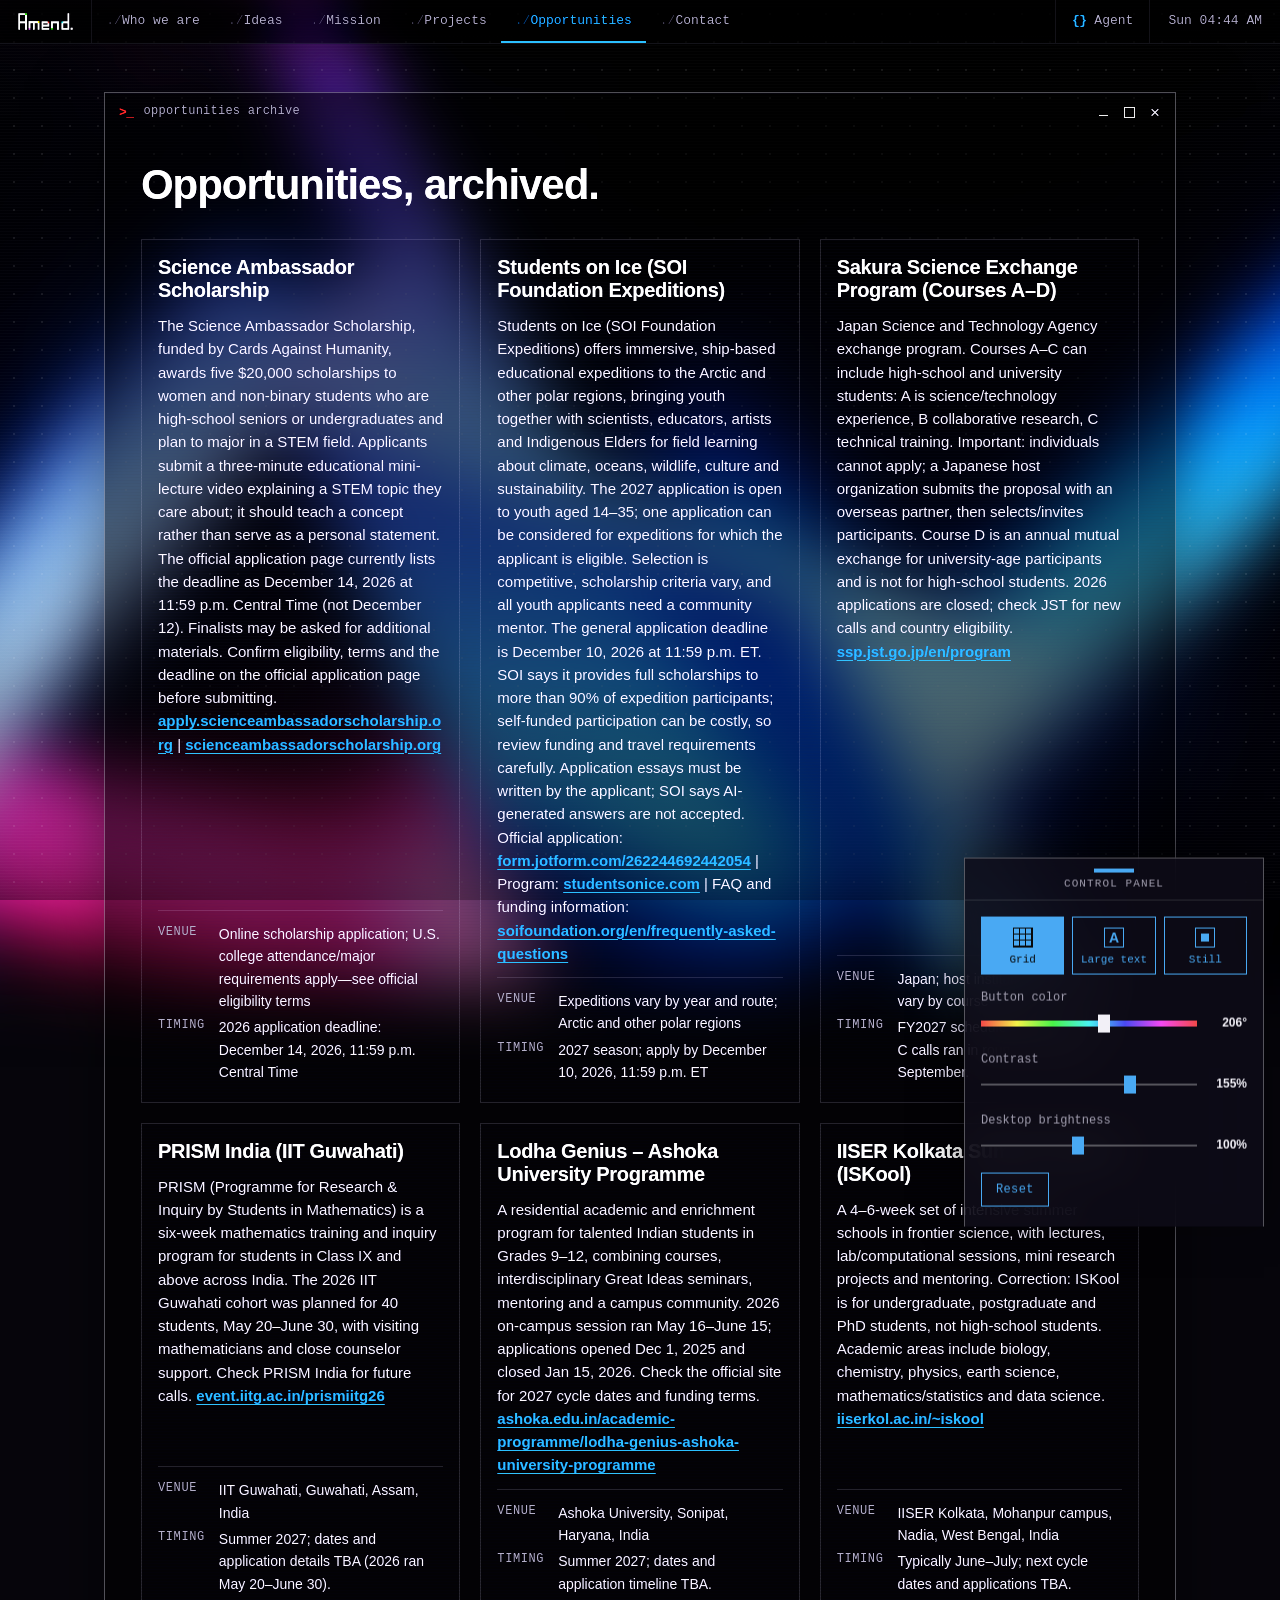
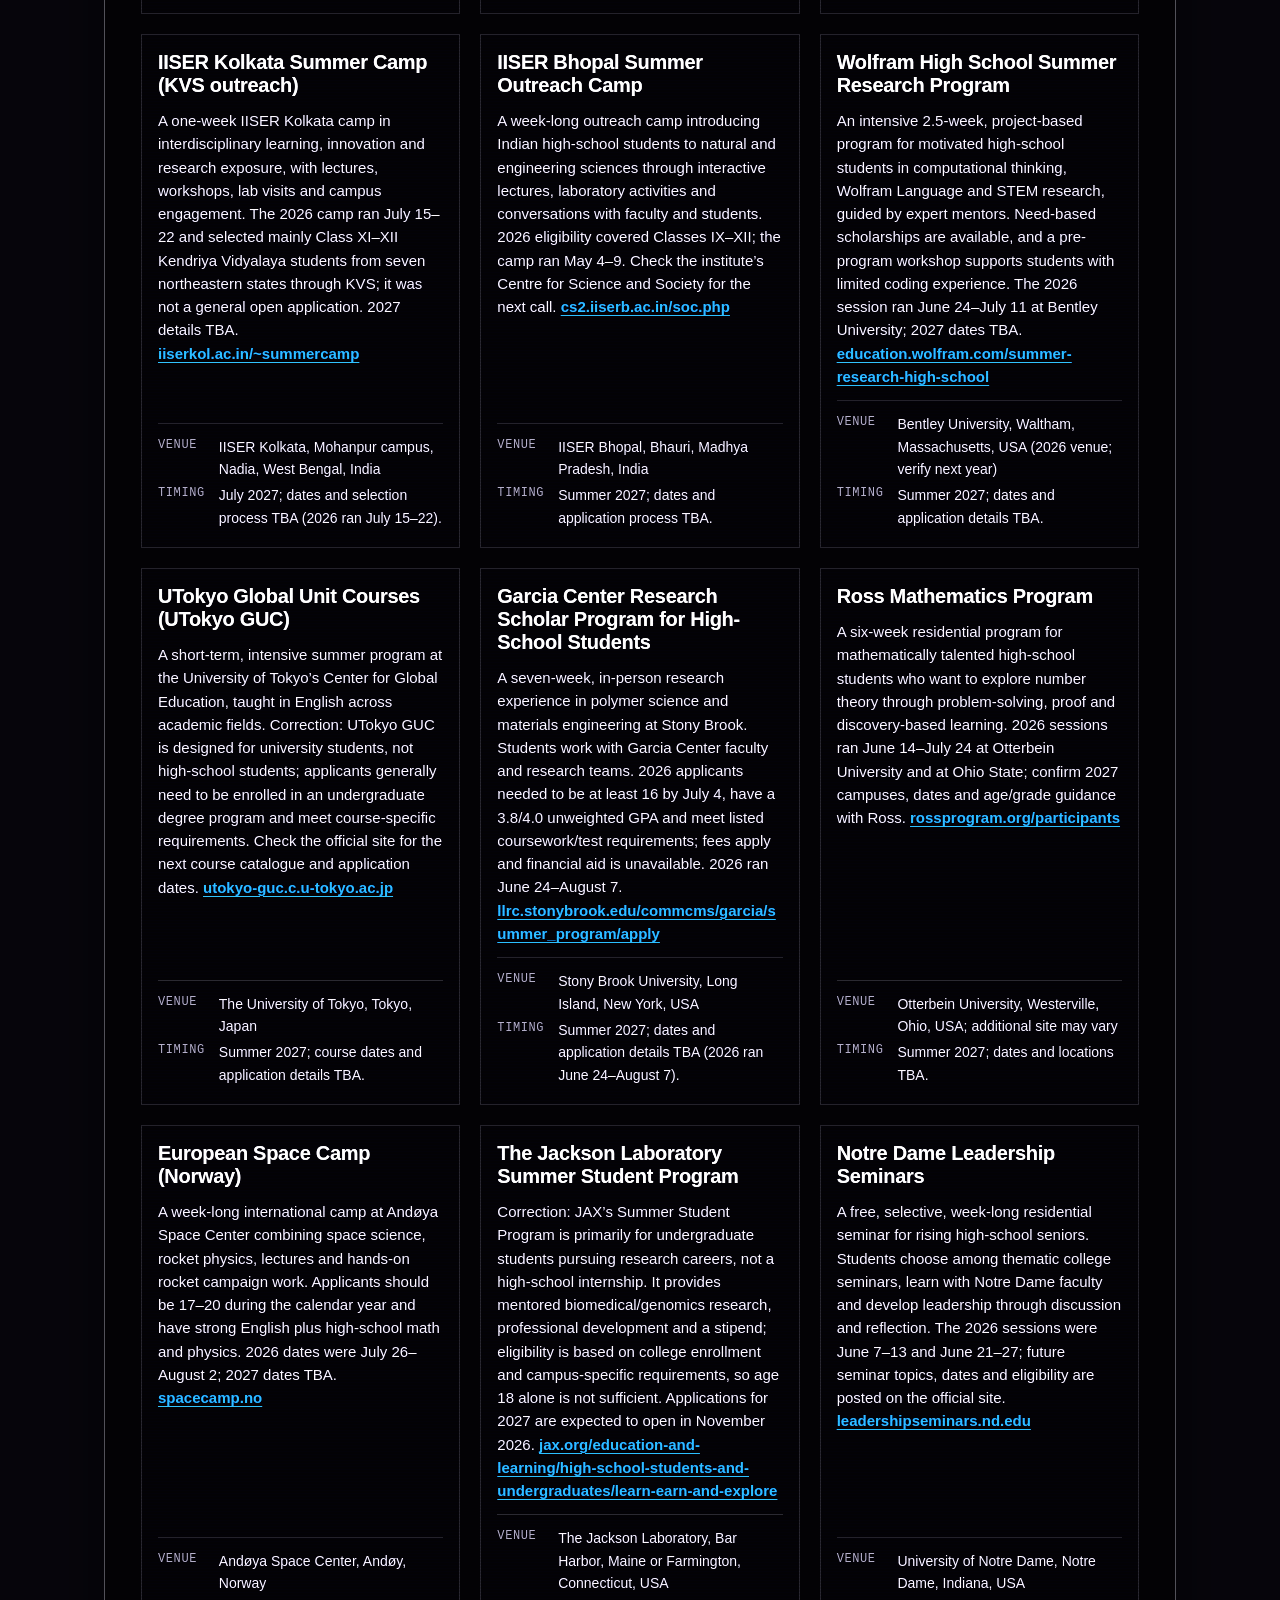
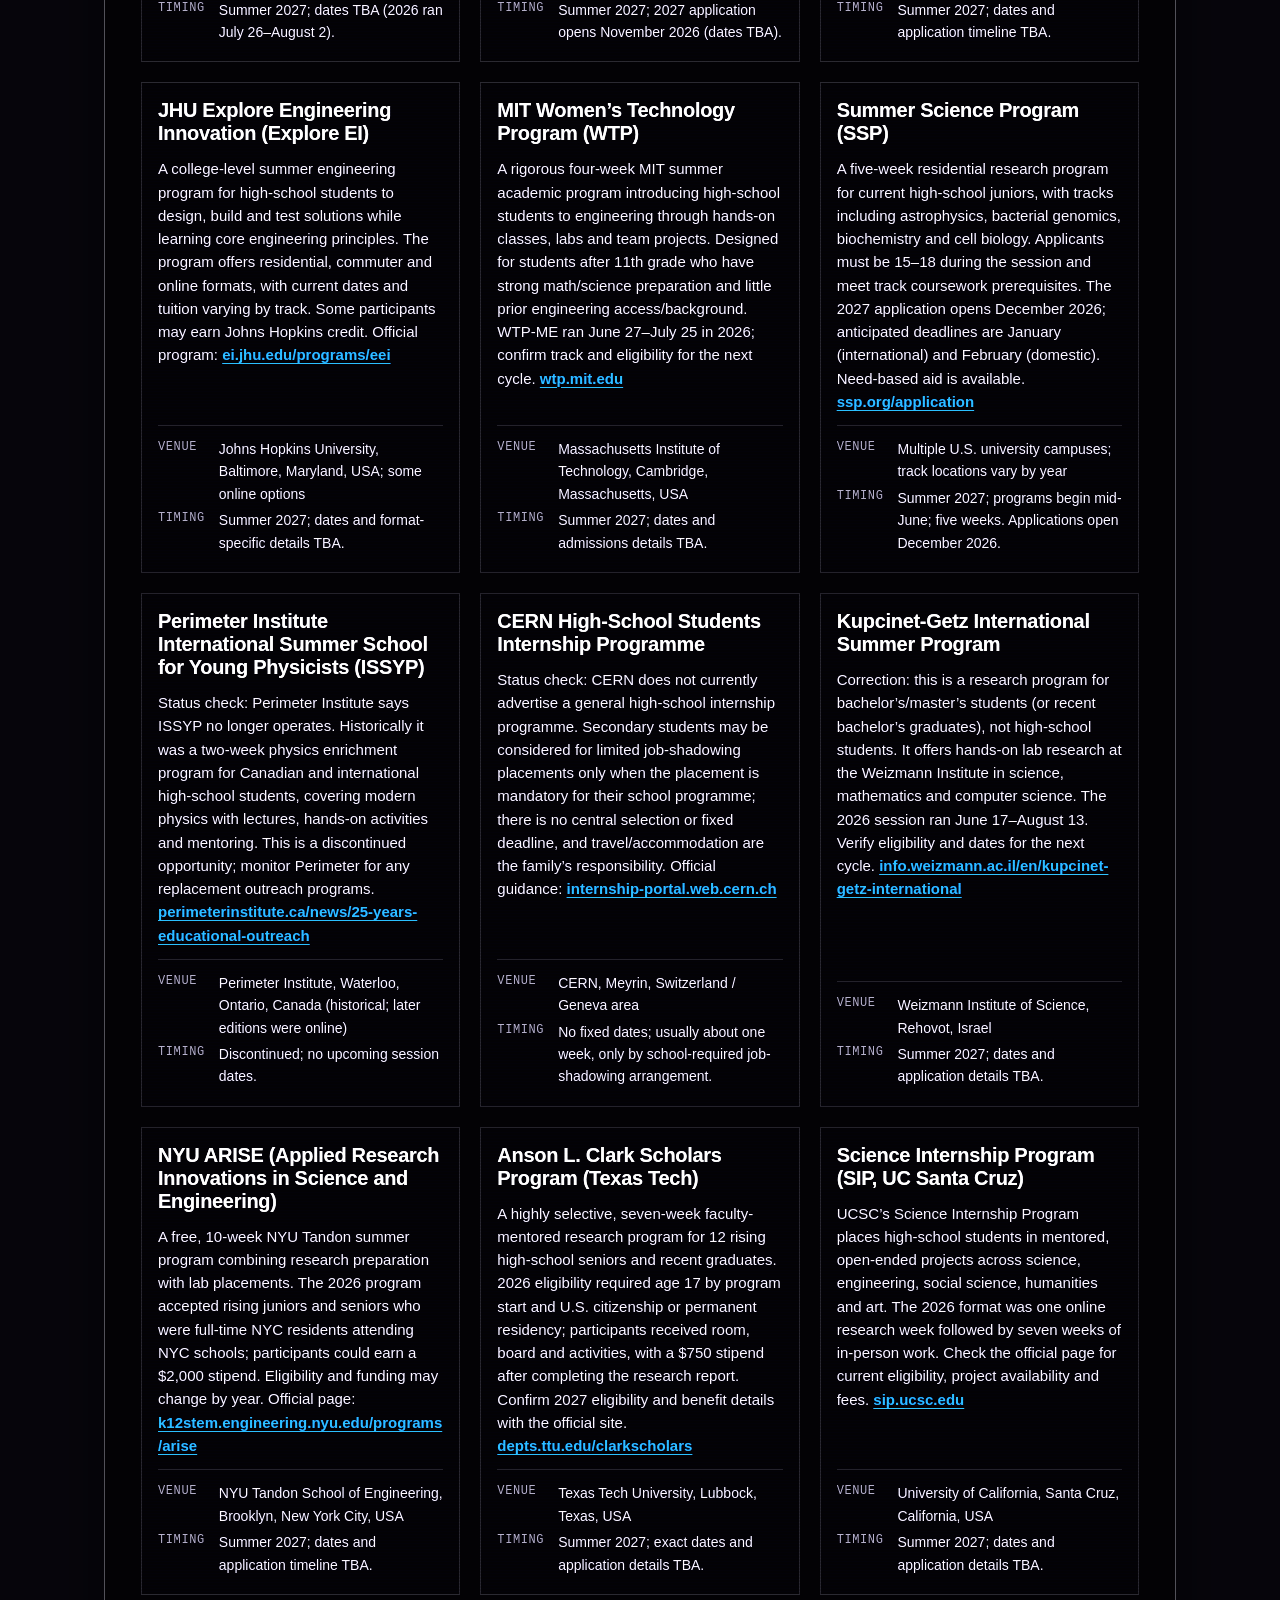
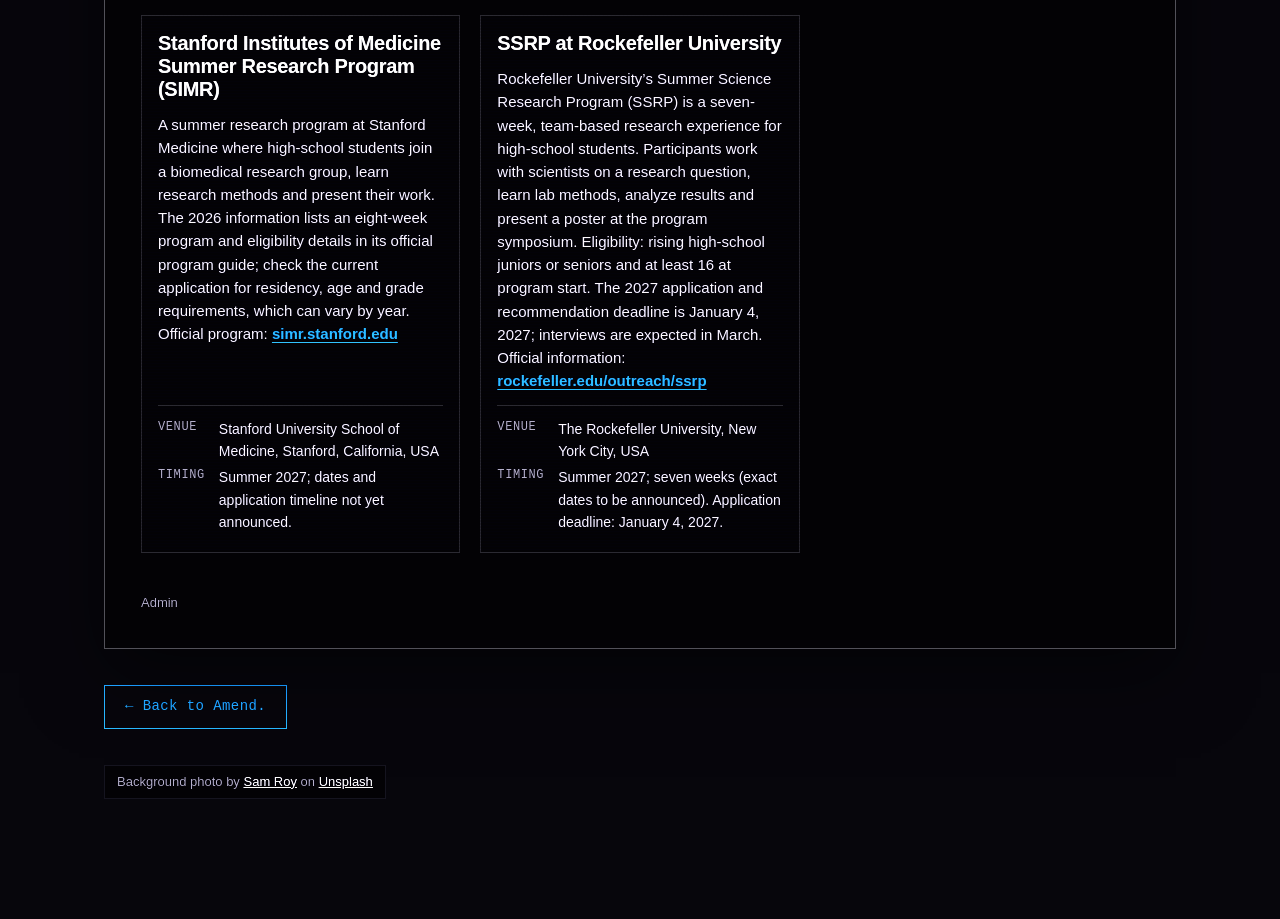
==== commit cf5393dc: "Add Agent view: a plain-text version of the site for AI agents An Agent button in the menu bar switc" ====
--- a/opportunities.html
+++ b/opportunities.html
@@ -6,6 +6,15 @@
     <title>Opportunities archive — Amend.</title>
     <meta name="description" content="Opportunities archived by Amend.">
     <link rel="stylesheet" href="styles.css">
+    <script>
+      // Agent view: a plain-text version of the page for AI agents.
+      // On with ?agent (or ?agent=1), off with ?agent=0, otherwise the saved choice.
+      try {
+        var q = new URLSearchParams(location.search).get('agent');
+        var agentOn = q !== null ? q !== '0' : localStorage.getItem('amend-agent') === '1';
+        if (agentOn) document.documentElement.classList.add('agent');
+      } catch (e) {}
+    </script>
   </head>
   <body>
     <svg width="0" height="0" style="position:absolute" aria-hidden="true" focusable="false">
@@ -33,6 +42,10 @@
         <a href="opportunities.html" aria-current="page">Opportunities</a>
         <a href="index.html#contact">Contact</a>
       </nav>
+      <button type="button" class="agent-btn" id="agent-toggle" aria-pressed="false" title="Plain-text view for AI agents and screen readers">
+        <span class="agent-glyph" aria-hidden="true">{}</span>
+        Agent
+      </button>
       <button type="button" class="launch-btn" id="launch-btn" aria-expanded="false" aria-controls="launcher">
         <span class="launch-glyph" aria-hidden="true"><i></i><i></i><i></i><i></i></span>
         Launch
@@ -66,6 +79,8 @@
     </div>
 
     <main class="desktop">
+      <p class="agent-note">Agent view: a plain-text version of this page for AI agents and screen readers. Turn it off with the Agent button, or open the page with <code>?agent=0</code>.</p>
+
       <section class="window window-wide window-page" id="opportunities" aria-labelledby="opp-title">
         <div class="titlebar">
           <span class="pixel pixel-red" aria-hidden="true"></span>
--- a/styles.css
+++ b/styles.css
@@ -169,7 +169,6 @@
   display: flex;
   align-items: center;
   flex: 0 0 auto;
-  margin-left: auto;
   padding: 0 18px;
   color: var(--muted);
   border-left: var(--line);
@@ -1231,7 +1230,6 @@
   display: none;
   align-items: center;
   gap: 10px;
-  margin-left: auto;
   padding: 0 16px;
   font: inherit;
   letter-spacing: .04em;
@@ -1542,6 +1540,310 @@
 
 .site-footer a { color: var(--text); }
 
+/* ============================  AGENT TOGGLE  ============================ */
+.agent-btn {
+  display: flex;
+  align-items: center;
+  gap: 8px;
+  flex: 0 0 auto;
+  margin-left: auto;
+  padding: 0 16px;
+  font: inherit;
+  color: var(--muted);
+  background: transparent;
+  border: 0;
+  border-left: var(--line);
+  border-radius: 0;
+  cursor: pointer;
+}
+
+.agent-btn:hover { color: var(--text); background: var(--surface-2); }
+.agent-btn:focus-visible { outline-offset: -3px; }
+
+.agent-glyph {
+  color: var(--accent);
+  font-weight: 700;
+  letter-spacing: -.05em;
+}
+
+.agent-note { display: none; }
+
+/* ============================  AGENT VIEW  ============================
+   Everything decorative goes; what's left is plain, linear text that
+   an AI agent (or a screen reader, or a printer) can read top to bottom. */
+html.agent {
+  color-scheme: light;
+  scroll-behavior: auto;
+}
+
+.agent body {
+  max-width: 760px;
+  margin: 0 auto;
+  padding: 0 20px 64px;
+  font: 17px/1.6 system-ui, -apple-system, "Segoe UI", Arial, sans-serif;
+  color: #111;
+  background: #fff;
+}
+
+.agent body::before,
+.agent body::after,
+.agent .window::before,
+.agent .window::after { display: none; }
+
+.agent *,
+.agent *::before,
+.agent *::after {
+  animation: none !important;
+  transition: none !important;
+}
+
+.agent a { color: #0645ad; }
+
+/* Hidden: pictures, chrome and toys. */
+.agent .pixel,
+.agent .winbtns,
+.agent .winbtn,
+.agent .statusbar,
+.agent .window-cube,
+.agent .chart,
+.agent .chart-legend > span,
+.agent .info-btn,
+.agent .desk-icons,
+.agent .sheet,
+.agent .launcher,
+.agent .launch-btn,
+.agent .clock,
+.agent .brand,
+.agent .app-icon,
+.agent .doc-icon,
+.agent .hero-logo img,
+.agent .opp-card-img,
+.agent .opp-admin-link,
+.agent .file-list a::after,
+.agent .menu a::before,
+.agent .window-body p.hero-subtitle::after { display: none !important; }
+
+/* Menu: a plain list of links. */
+.agent .menubar {
+  position: static;
+  flex-wrap: wrap;
+  height: auto;
+  padding: 12px 0;
+  font: inherit;
+  background: none;
+  border-bottom: 1px solid #ccc;
+  -webkit-backdrop-filter: none;
+  backdrop-filter: none;
+}
+
+.agent .menu {
+  display: flex !important;
+  flex-wrap: wrap;
+  gap: 4px 18px;
+  overflow: visible;
+}
+
+.agent .menu a { padding: 0; color: #0645ad; text-decoration: underline; border: 0; }
+.agent .menu a:hover { background: none; }
+.agent .menu a[aria-current="page"] { color: #111; box-shadow: none; font-weight: 700; }
+
+.agent .agent-btn {
+  margin-left: auto;
+  padding: 2px 10px;
+  color: #111;
+  border: 1px solid #999;
+}
+.agent .agent-btn:hover { background: #eee; }
+.agent .agent-glyph { color: #111; }
+
+.agent .agent-note {
+  display: block;
+  margin: 0;
+  padding: 10px 12px;
+  font-size: 14px;
+  background: #f3f3f3;
+  border-left: 3px solid #111;
+}
+
+/* Layout: one column, no windows. */
+.agent .desktop {
+  display: block;
+  width: auto;
+  padding: 24px 0 0;
+  filter: none;
+}
+
+.agent .menubar { filter: none; }
+
+.agent .hero,
+.agent .row,
+.agent .stack,
+.agent .hero-side,
+.agent .apps,
+.agent .opp-grid { display: block; margin: 0; }
+
+.agent .window,
+.agent .app,
+.agent .opp-card {
+  margin: 0 0 28px;
+  padding: 0;
+  background: none;
+  border: 0;
+  box-shadow: none;
+  -webkit-backdrop-filter: none;
+  backdrop-filter: none;
+}
+
+.agent.zoom-pending .window-hero { visibility: visible; }
+.agent .window-hero .titlebar { display: none; }
+
+.agent .titlebar,
+.agent .app-head,
+.agent .app-body,
+.agent .opp-card-body,
+.agent .window-body,
+.agent .window-hero .window-body,
+.agent .chart-body {
+  display: block;
+  height: auto;
+  padding: 0;
+  color: inherit;
+  background: none;
+  border: 0;
+}
+
+/* Section titles read as headings. */
+.agent .window-title {
+  display: block;
+  margin: 28px 0 8px;
+  font: 700 13px/1.3 system-ui, -apple-system, sans-serif;
+  letter-spacing: .06em;
+  text-transform: uppercase;
+  color: #555;
+  white-space: normal;
+}
+
+.agent .hero-logo { margin: 0 0 4px; font-size: 40px; }
+.agent .hero-logo::before { content: "Amend."; }
+
+.agent .lede,
+.agent .window-body p.hero-subtitle,
+.agent .app-name,
+.agent .opp-card-name {
+  margin: 0 0 12px;
+  font-size: 26px;
+  font-weight: 700;
+  line-height: 1.25;
+  letter-spacing: 0;
+  color: #111;
+}
+
+.agent .app-name,
+.agent .opp-card-name { font-size: 21px; margin: 0; }
+
+.agent .window-body p:not(.lede),
+.agent .window-body .app-body p,
+.agent .examples span,
+.agent .opp-card-details,
+.agent .opp-card-meta,
+.agent .opp-help {
+  max-width: none;
+  font-size: 17px;
+  color: #111;
+}
+
+.agent .window-body p.kicker,
+.agent .badge,
+.agent .app-meta,
+.agent .app-note {
+  display: inline;
+  margin: 0;
+  padding: 0;
+  font: inherit;
+  font-size: 14px;
+  letter-spacing: 0;
+  text-transform: none;
+  color: #555;
+  background: none;
+  border: 0;
+}
+
+.agent .badges { display: block; margin: 2px 0 8px; }
+.agent .badges::before { content: "Status: "; font-size: 14px; color: #555; }
+.agent .badge + .badge::before { content: ", "; }
+.agent .window-body .app-body p { margin: 0 0 10px; }
+.agent .window-body p.kicker::after { content: ": "; }
+
+.agent .window-body p.chart-info,
+.agent .window-body p.chart-info[hidden] {
+  display: block;
+  margin: 0;
+  padding: 0;
+  font: inherit;
+  color: #111;
+  background: none;
+  border: 0;
+}
+
+.agent .chart-legend { display: none; }
+
+.agent .examples,
+.agent .file-list {
+  margin: 12px 0;
+  padding-left: 22px;
+  list-style: disc;
+  border: 0;
+}
+
+.agent .examples li,
+.agent .file-list li { display: list-item; border: 0; }
+.agent .examples b { display: inline; padding: 0; font: inherit; font-weight: 700; color: #111; background: none; border: 0; }
+.agent .examples b::after { content: ": "; }
+.agent .examples span { display: inline; padding: 0; }
+
+.agent .file-list a {
+  display: inline;
+  padding: 0;
+  font-weight: 400;
+  color: #0645ad;
+  text-decoration: underline;
+  background: none;
+}
+
+.agent .button,
+.agent .button-primary {
+  display: inline;
+  min-height: 0;
+  margin-right: 16px;
+  padding: 0;
+  font: inherit;
+  color: #0645ad;
+  text-decoration: underline;
+  background: none;
+  border: 0;
+  box-shadow: none;
+}
+
+.agent .hero-actions,
+.agent .app-actions { display: block; margin: 8px 0 0; padding: 0; }
+
+.agent .opp-card-meta { display: grid; padding-top: 8px; border-top: 1px solid #ddd; }
+.agent .opp-card-meta dt { color: #555; }
+
+.agent .site-footer {
+  display: block;
+  margin-top: 32px;
+  padding: 12px 0 0;
+  color: #555;
+  background: none;
+  border: 0;
+  border-top: 1px solid #ccc;
+  -webkit-backdrop-filter: none;
+  backdrop-filter: none;
+}
+
+.agent .credit a { color: #0645ad; }
+
 /* ============================  RESPONSIVE  ============================ */
 @media (max-width: 900px) {
   .hero,
@@ -1575,6 +1877,7 @@
   .menu,
   .clock { display: none; }
   .launch-btn { display: flex; }
+  .agent-btn { padding: 0 12px; }
 
   .window-body,
   .window-hero .window-body { padding: 24px 20px 26px; }
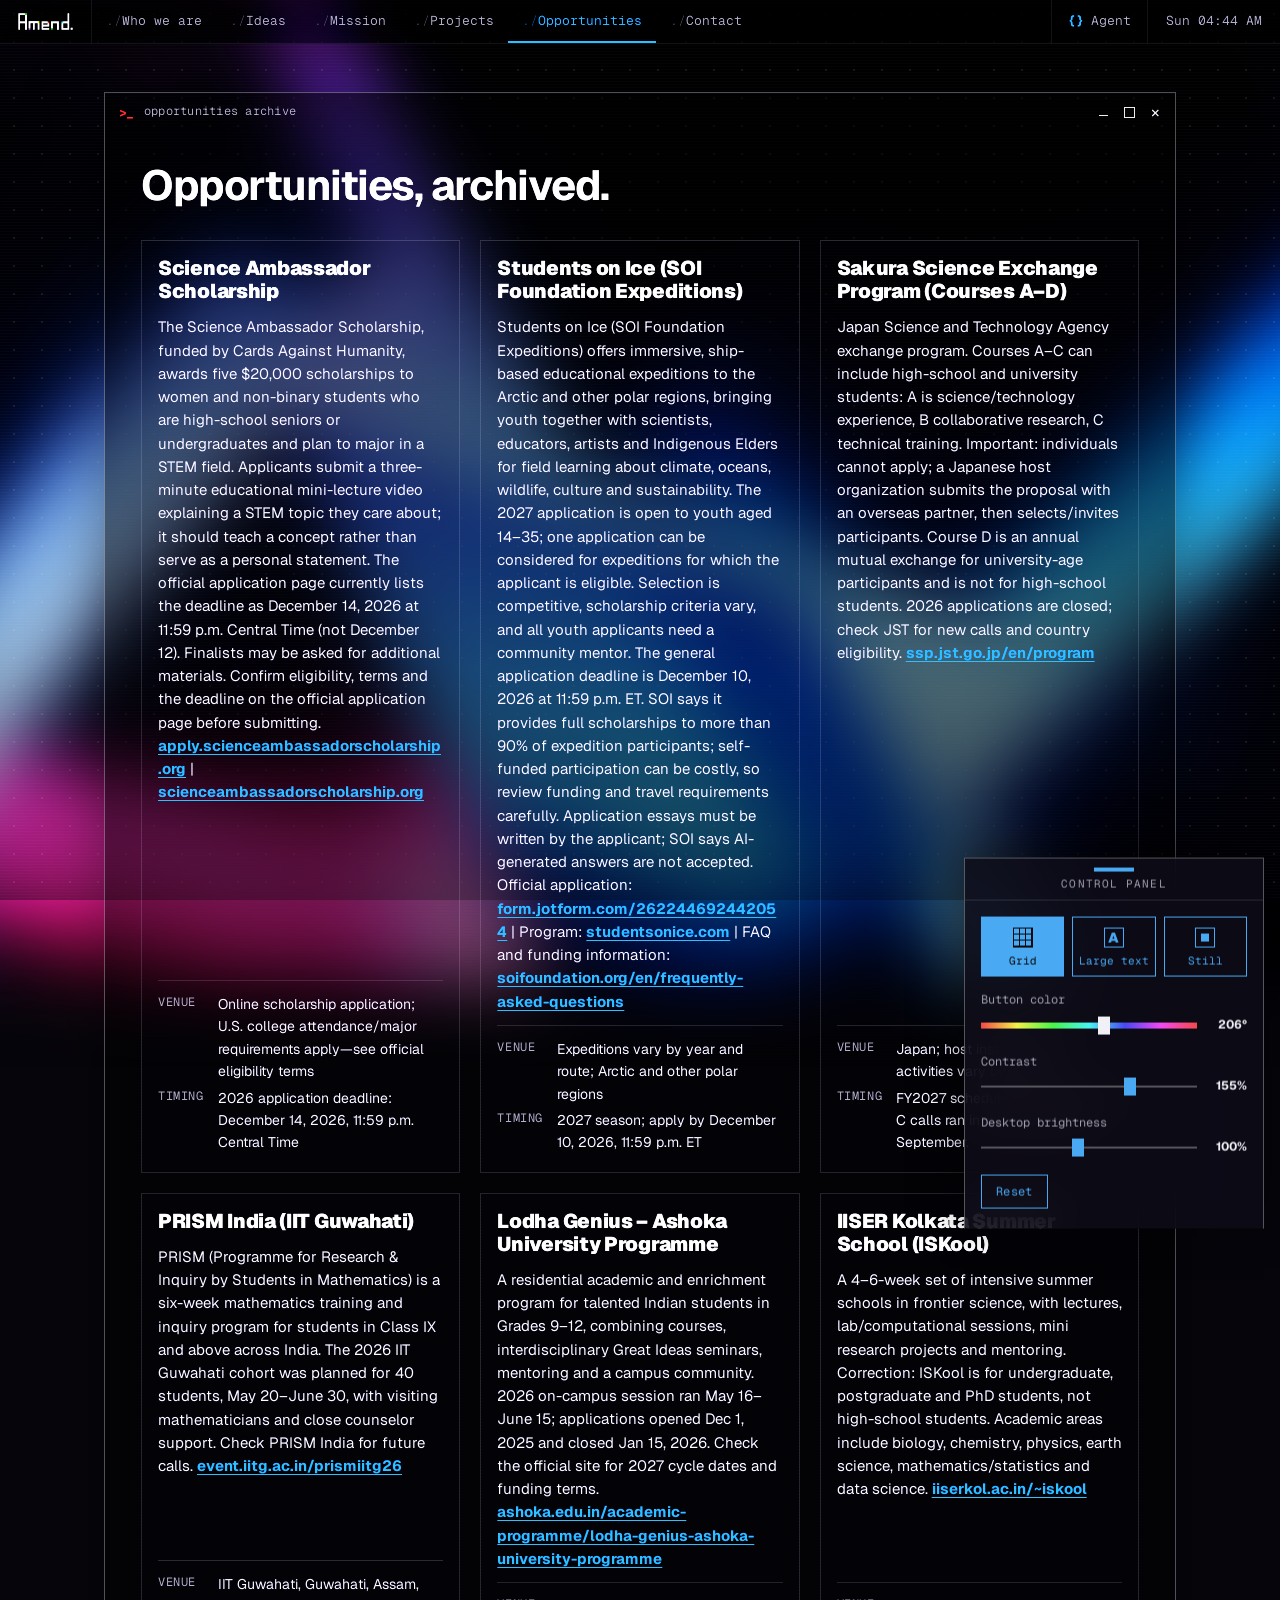
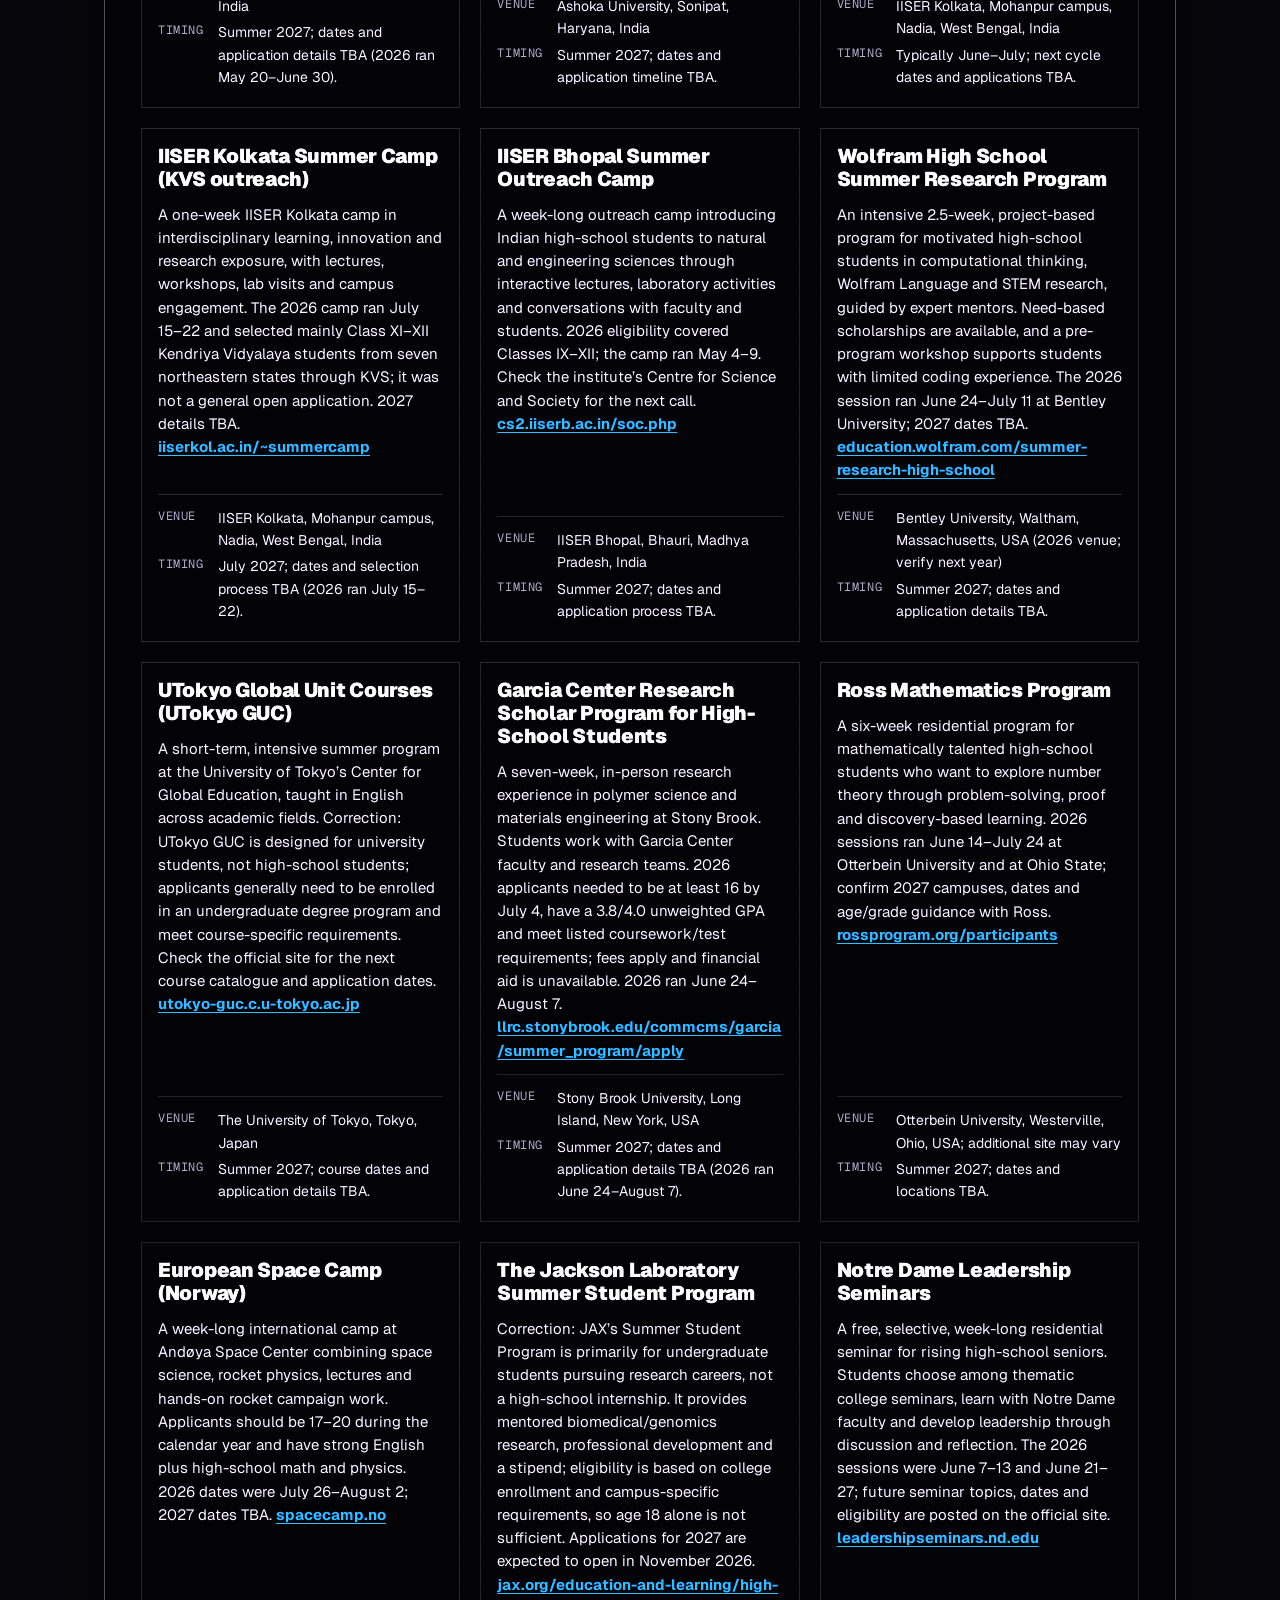
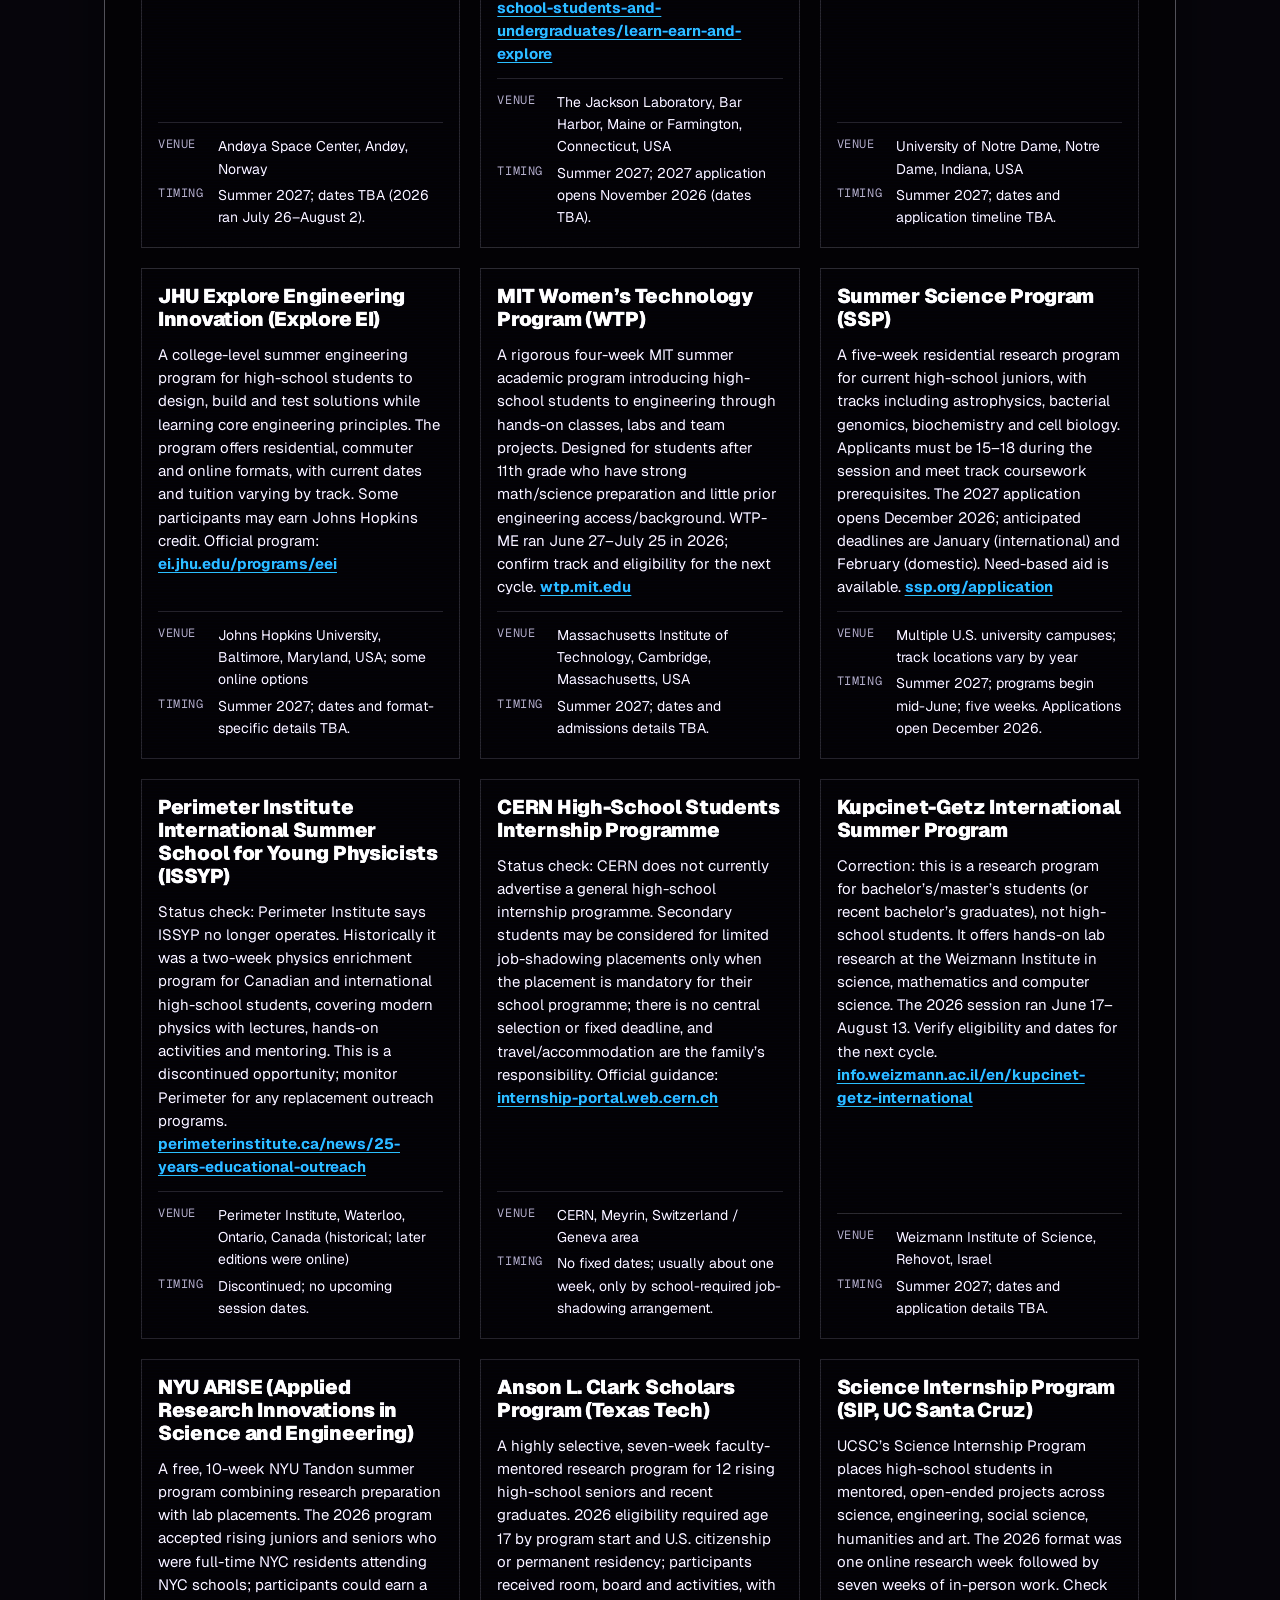
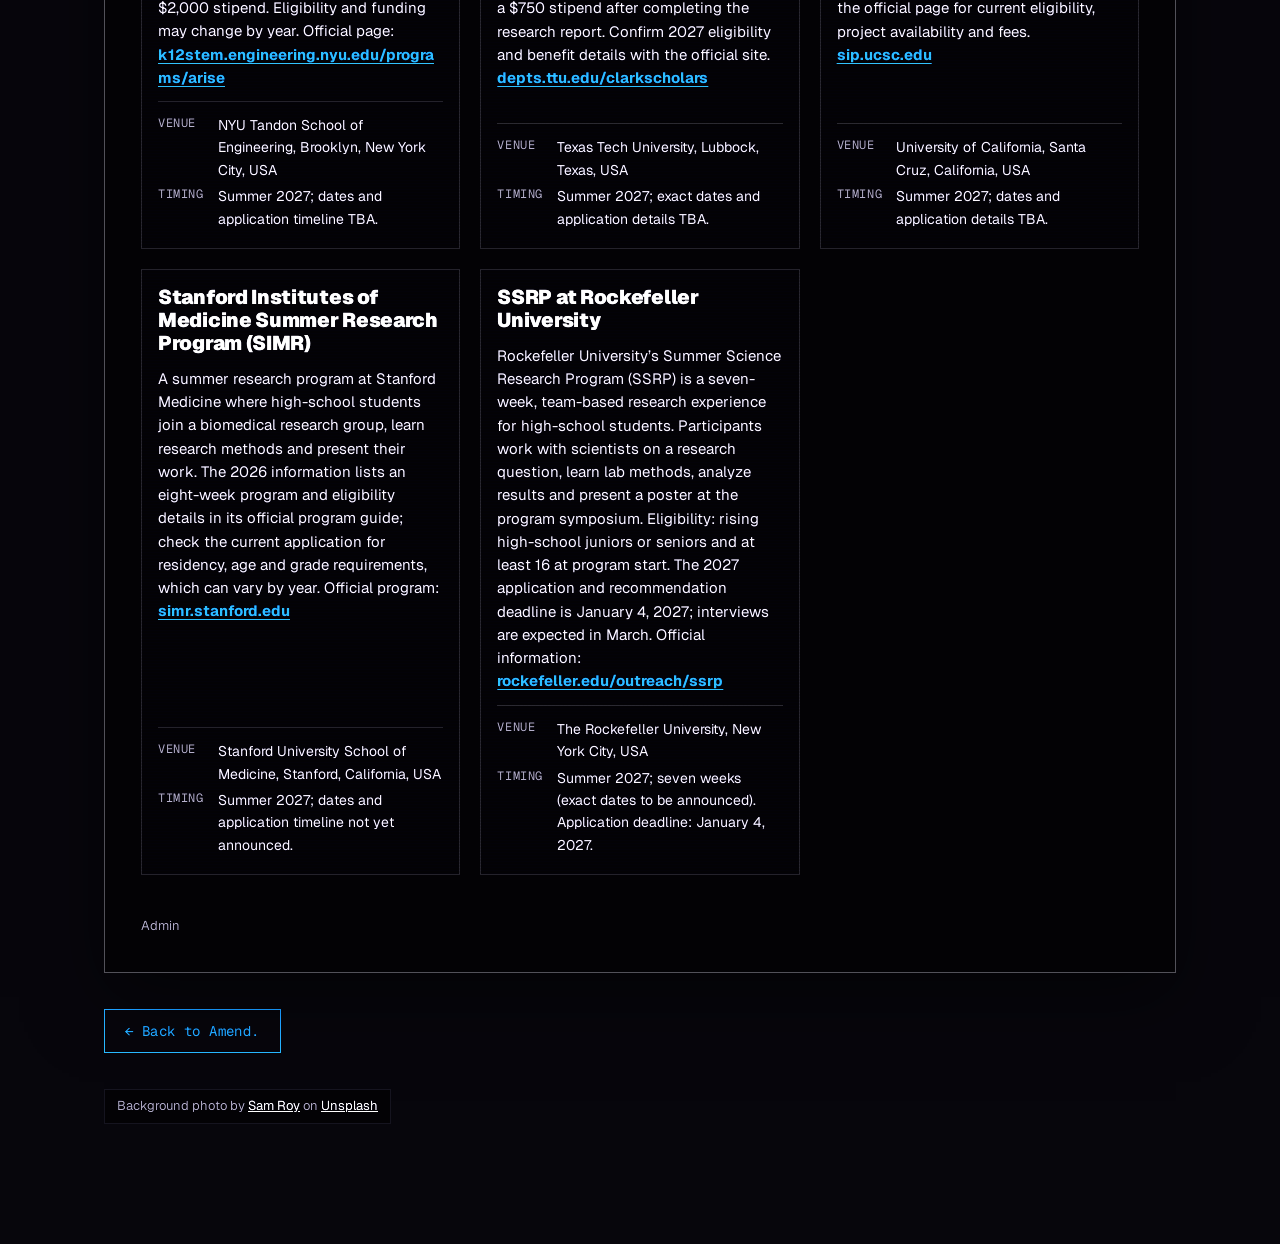
==== commit 39bf335a: "Switch to Geist and Geist Mono Body text and headings use Geist; title bars, menus, buttons and labe" ====
--- a/opportunities.html
+++ b/opportunities.html
@@ -5,6 +5,9 @@
     <meta name="viewport" content="width=device-width, initial-scale=1">
     <title>Opportunities archive — Amend.</title>
     <meta name="description" content="Opportunities archived by Amend.">
+    <link rel="preconnect" href="https://fonts.googleapis.com">
+    <link rel="preconnect" href="https://fonts.gstatic.com" crossorigin>
+    <link rel="stylesheet" href="https://fonts.googleapis.com/css2?family=Geist:wght@400..900&family=Geist+Mono:wght@400..700&display=swap">
     <link rel="stylesheet" href="styles.css">
     <script>
       // Agent view: a plain-text version of the page for AI agents.
--- a/styles.css
+++ b/styles.css
@@ -39,8 +39,8 @@
   --line: 1px solid var(--border);
   --shadow: 0 24px 70px rgba(0, 0, 0, .5);
 
-  --font-system: ui-monospace, "SF Mono", "JetBrains Mono", Menlo, Consolas, monospace;
-  --font-body: "Helvetica Neue", Helvetica, Arial, system-ui, sans-serif;
+  --font-system: "Geist Mono", ui-monospace, "SF Mono", Menlo, Consolas, monospace;
+  --font-body: "Geist", "Inter", system-ui, -apple-system, "Segoe UI", Arial, sans-serif;
 }
 
 * { box-sizing: border-box; }
@@ -349,9 +349,9 @@
 .lede {
   margin: 0 0 20px;
   font-size: clamp(28px, 4vw, 42px);
-  font-weight: 800;
-  line-height: 1.05;
-  letter-spacing: -.025em;
+  font-weight: 700;
+  line-height: 1.08;
+  letter-spacing: -.035em;
   color: #fff;
 }
 
@@ -412,9 +412,9 @@
 .window-body p.hero-subtitle {
   margin: 0 0 32px;
   font-size: clamp(34px, 5.4vw, 64px);
-  font-weight: 900;
-  line-height: .98;
-  letter-spacing: -.035em;
+  font-weight: 800;
+  line-height: 1;
+  letter-spacing: -.045em;
   color: #fff;
 }
 
@@ -834,7 +834,7 @@
 .app-name {
   margin: 0;
   font-size: 23px;
-  font-weight: 900;
+  font-weight: 700;
   line-height: 1.1;
   letter-spacing: -.02em;
   color: #fff;
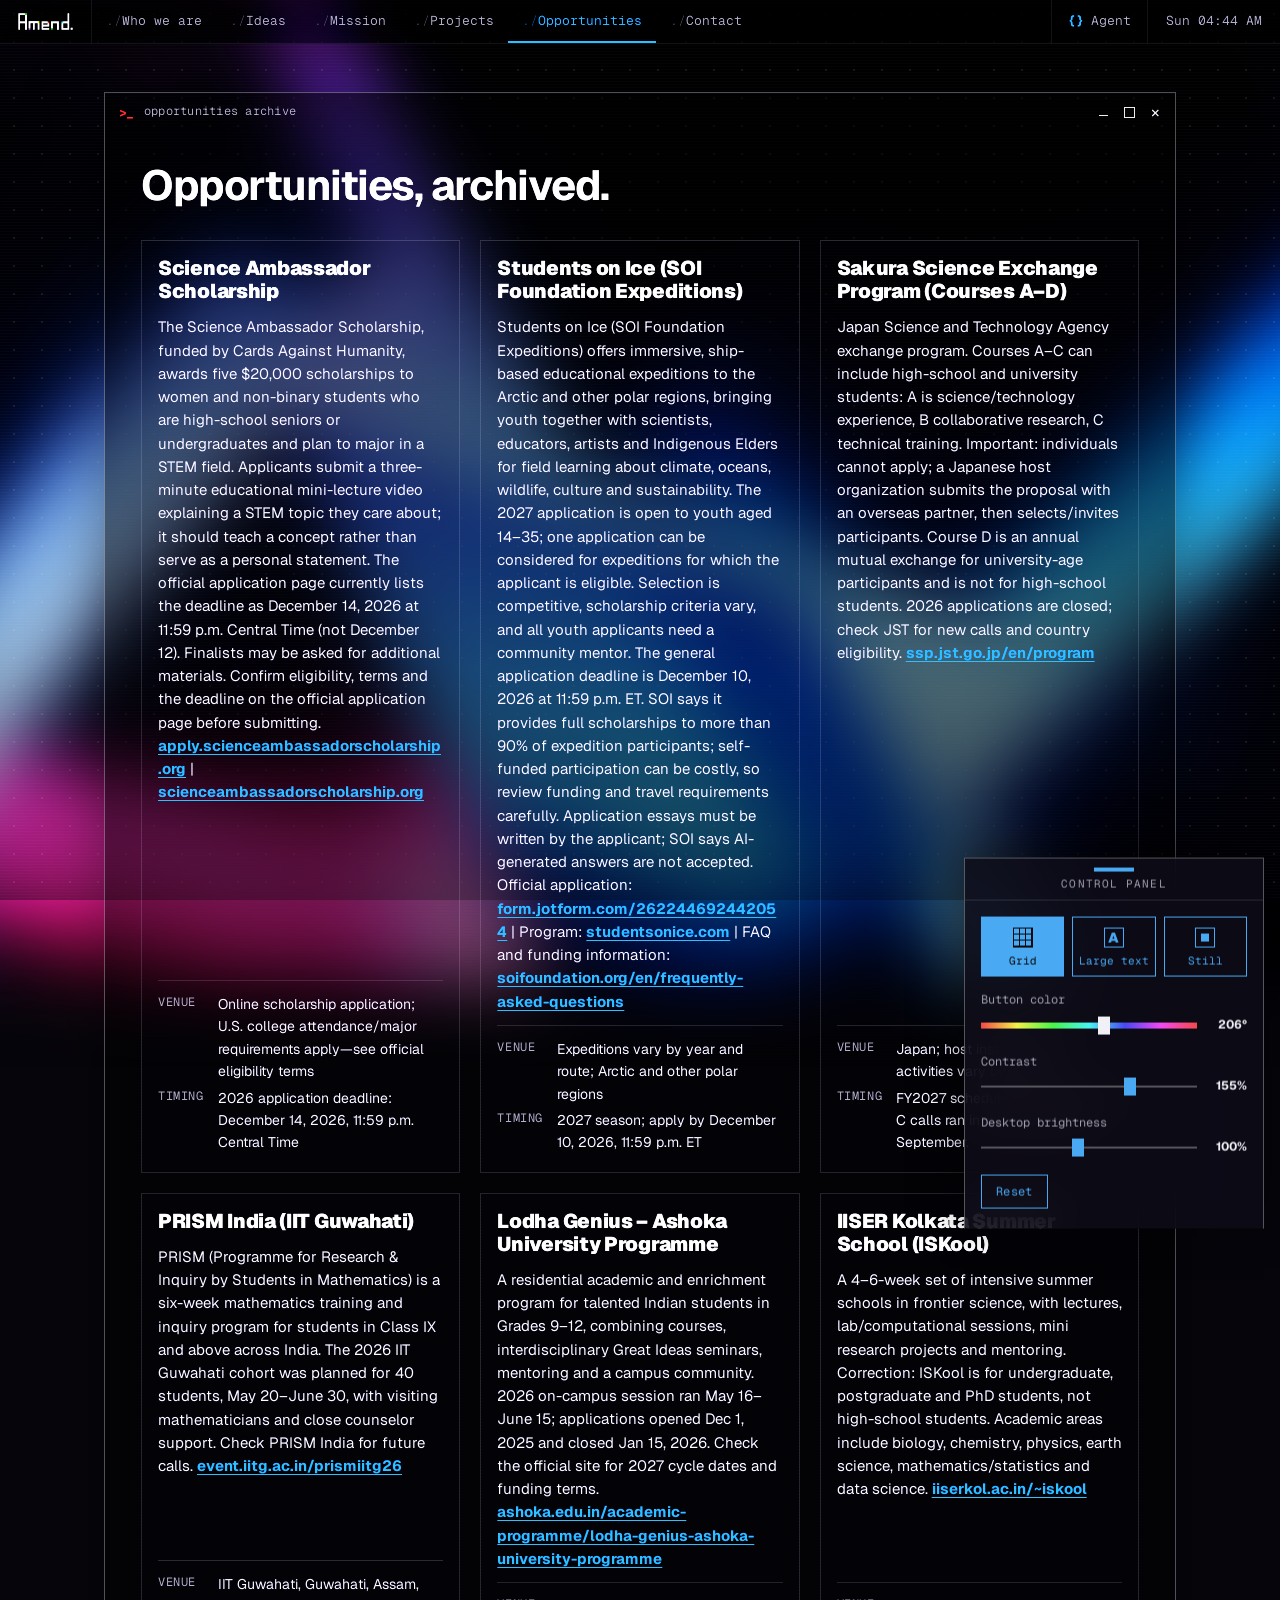
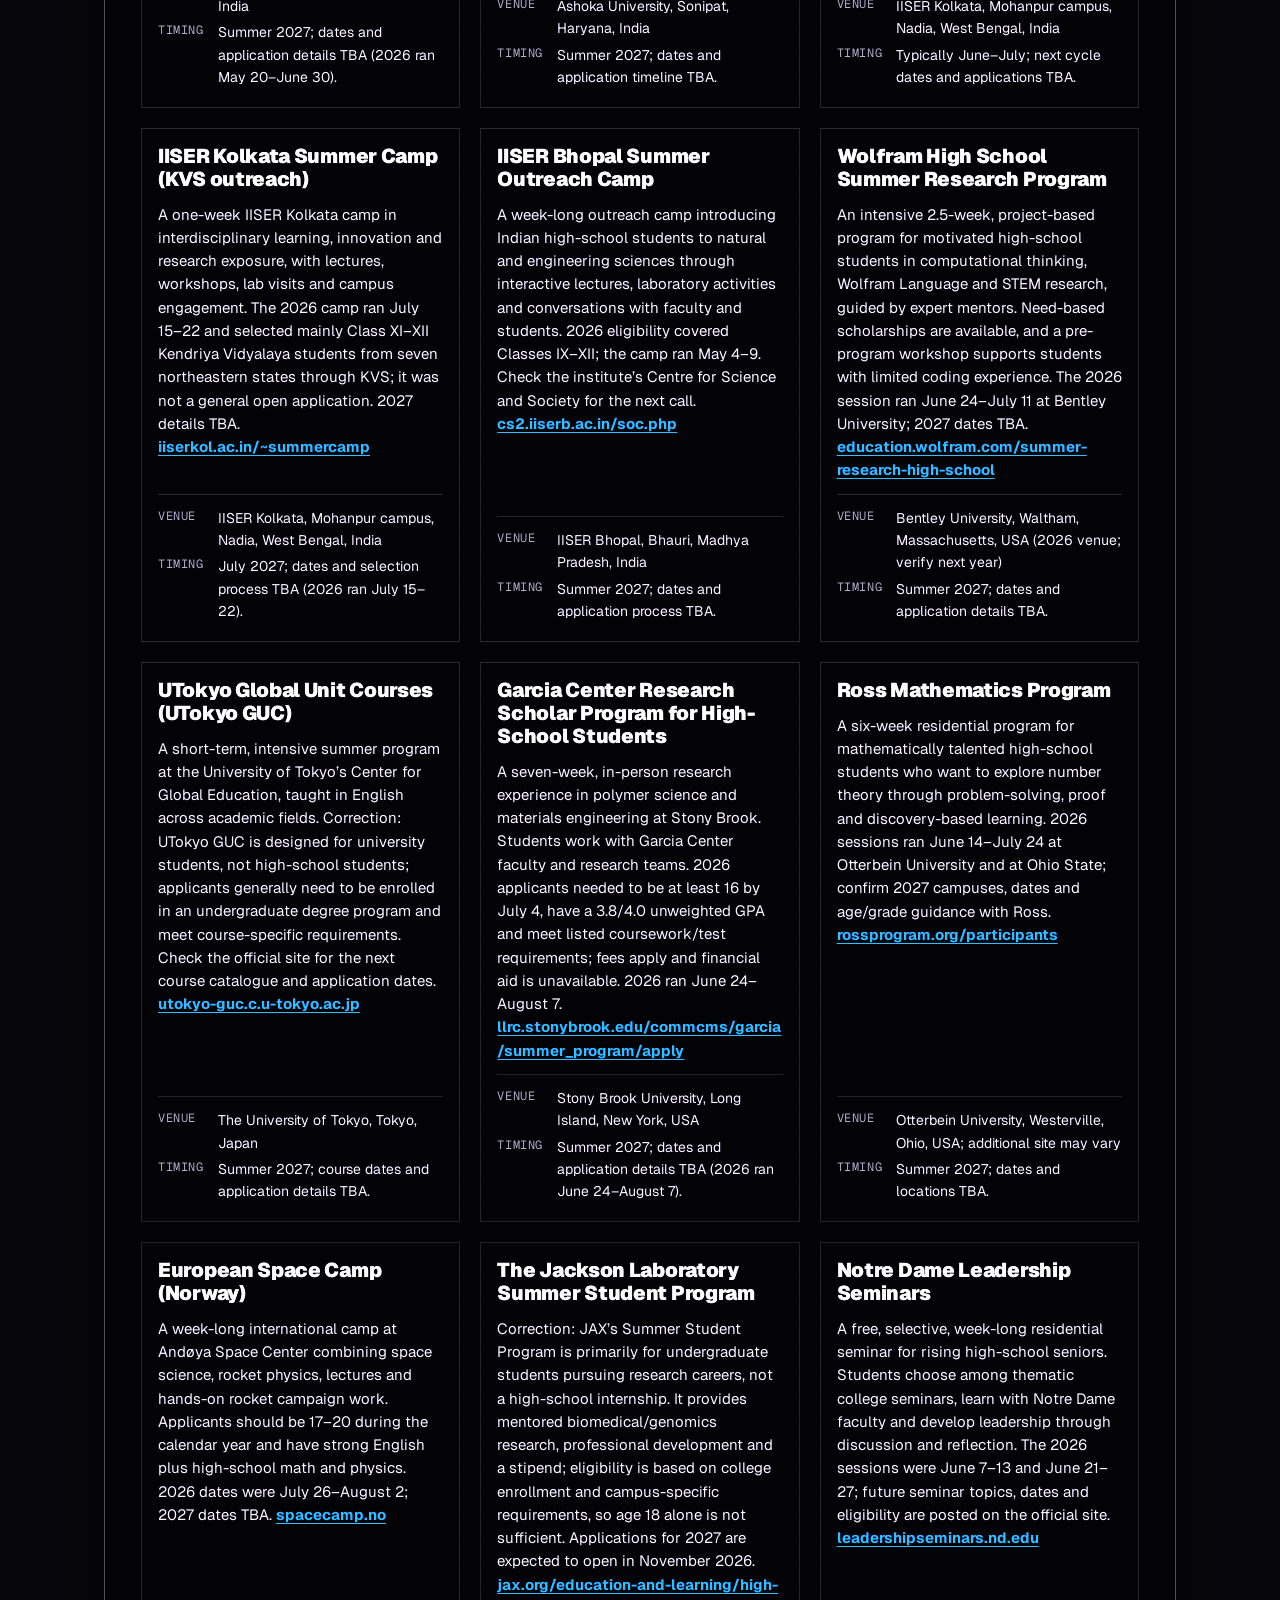
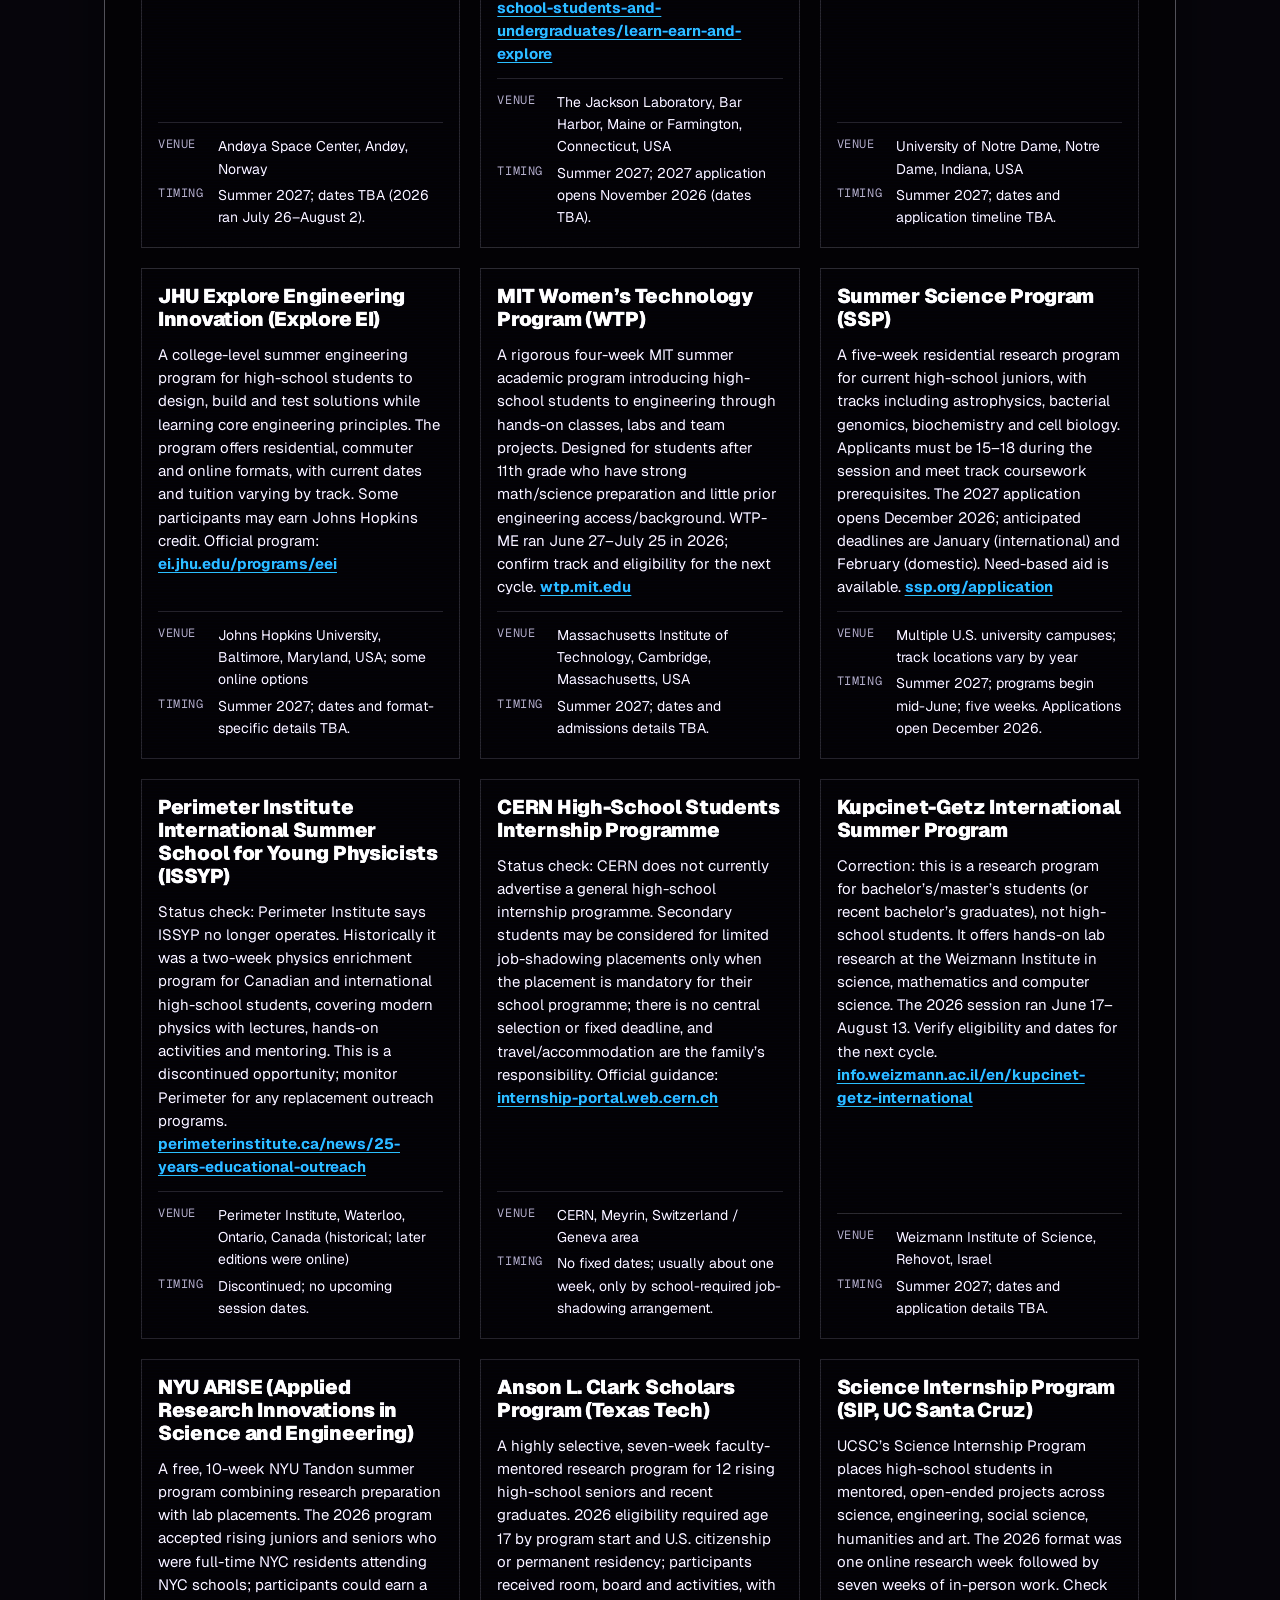
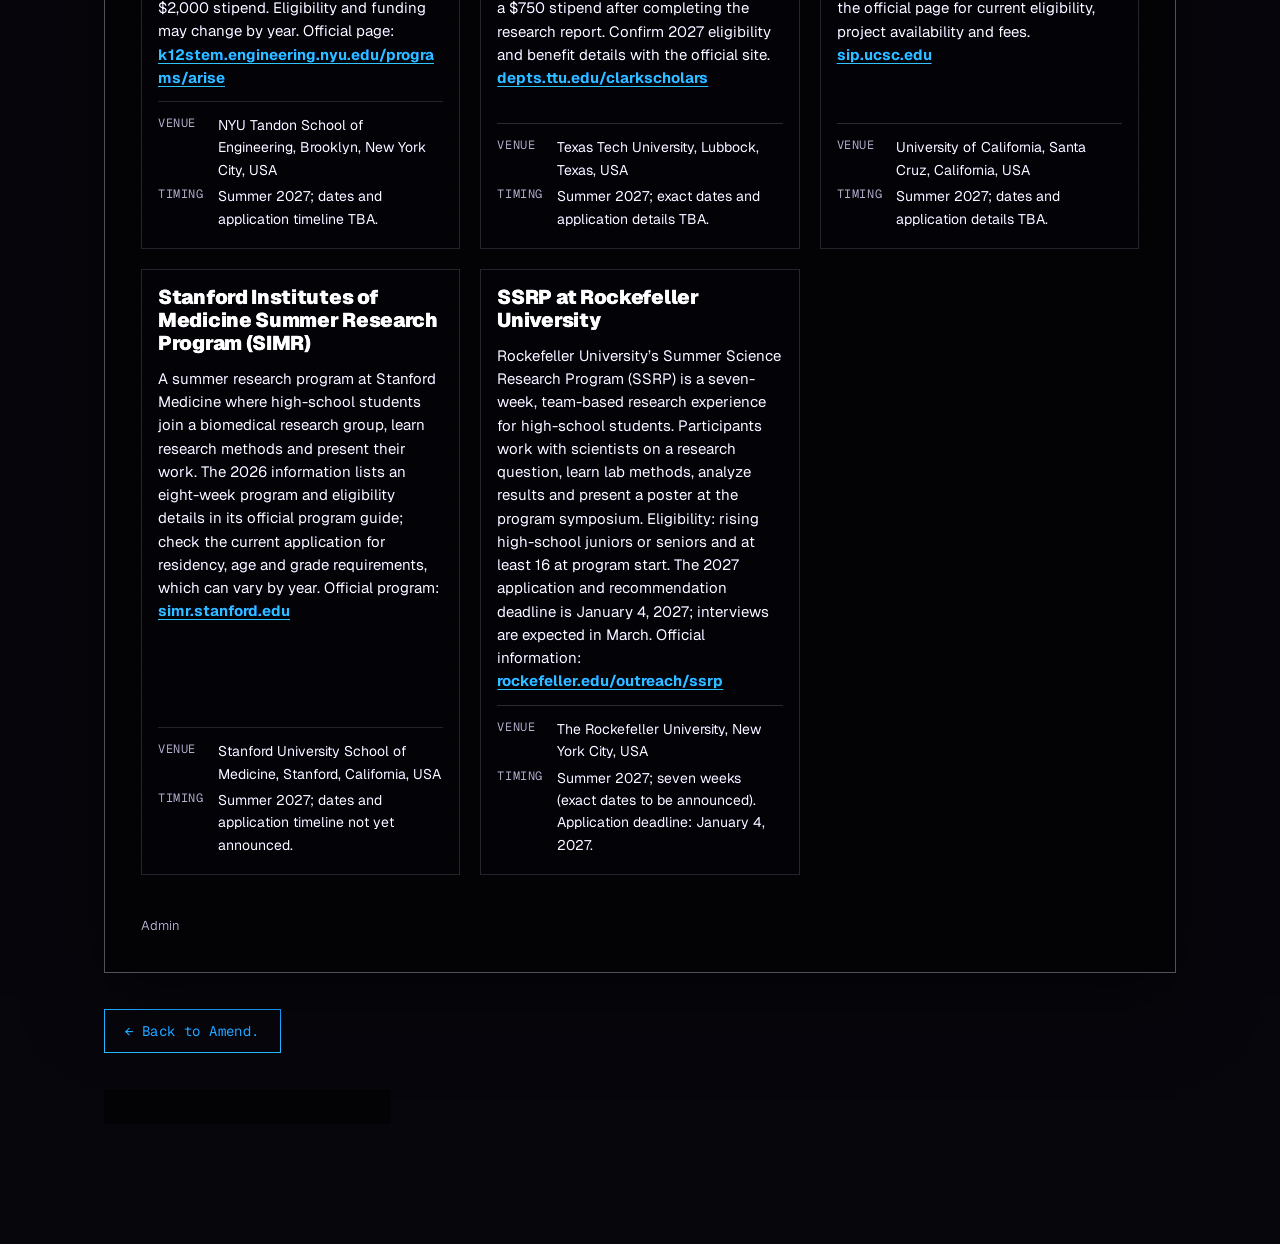
==== commit c3747efa: "Version asset URLs and hide the agent note by default Phones could pair new HTML with a cached old s" ====
--- a/opportunities.html
+++ b/opportunities.html
@@ -8,7 +8,7 @@
     <link rel="preconnect" href="https://fonts.googleapis.com">
     <link rel="preconnect" href="https://fonts.gstatic.com" crossorigin>
     <link rel="stylesheet" href="https://fonts.googleapis.com/css2?family=Geist:wght@400..900&family=Geist+Mono:wght@400..700&display=swap">
-    <link rel="stylesheet" href="styles.css">
+    <link rel="stylesheet" href="styles.css?v=20261114b">
     <script>
       // Agent view: a plain-text version of the page for AI agents.
       // On with ?agent (or ?agent=1), off with ?agent=0, otherwise the saved choice.
@@ -82,7 +82,7 @@
     </div>
 
     <main class="desktop">
-      <p class="agent-note">Agent view: a plain-text version of this page for AI agents and screen readers. Turn it off with the Agent button, or open the page with <code>?agent=0</code>.</p>
+      <p class="agent-note" hidden>Agent view: a plain-text version of this page for AI agents and screen readers. Turn it off with the Agent button, or open the page with <code>?agent=0</code>.</p>
 
       <section class="window window-wide window-page" id="opportunities" aria-labelledby="opp-title">
         <div class="titlebar">
@@ -223,7 +223,7 @@
       </div>
     </aside>
 
-    <script src="site.js"></script>
-    <script src="opportunities.js" defer></script>
+    <script src="site.js?v=20261114b"></script>
+    <script src="opportunities.js?v=20261114b" defer></script>
   </body>
 </html>
--- a/styles.css
+++ b/styles.css
@@ -41,6 +41,16 @@
 
   --font-system: "Geist Mono", ui-monospace, "SF Mono", Menlo, Consolas, monospace;
   --font-body: "Geist", "Inter", system-ui, -apple-system, "Segoe UI", Arial, sans-serif;
+}
+
+/* Phones and tablets use the device's own fonts (San Francisco on
+   iOS, Roboto on Android). Geist is never used there, so its files
+   are never downloaded. */
+@media (hover: none) and (pointer: coarse), (max-width: 640px) {
+  :root {
+    --font-body: system-ui, -apple-system, BlinkMacSystemFont, "Segoe UI", Roboto, sans-serif;
+    --font-system: ui-monospace, "SF Mono", SFMono-Regular, "Roboto Mono", Menlo, monospace;
+  }
 }
 
 * { box-sizing: border-box; }
